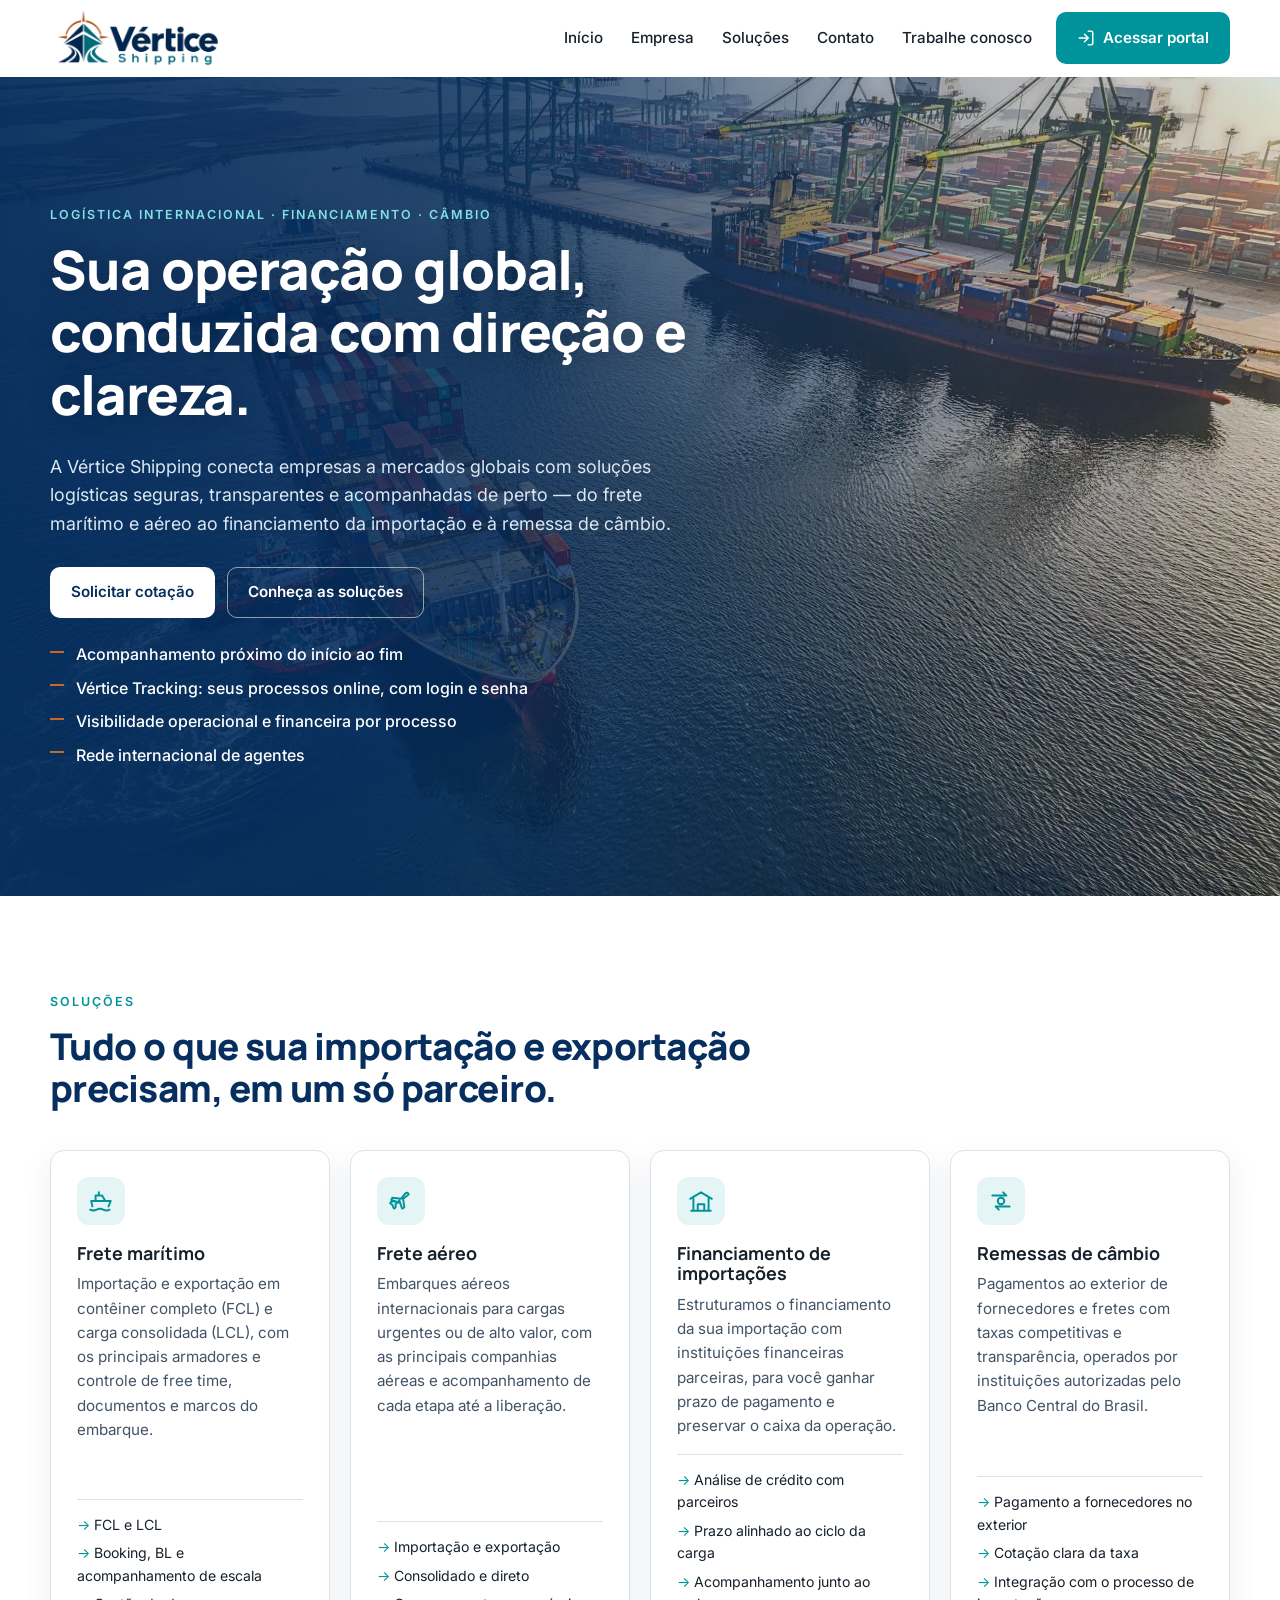
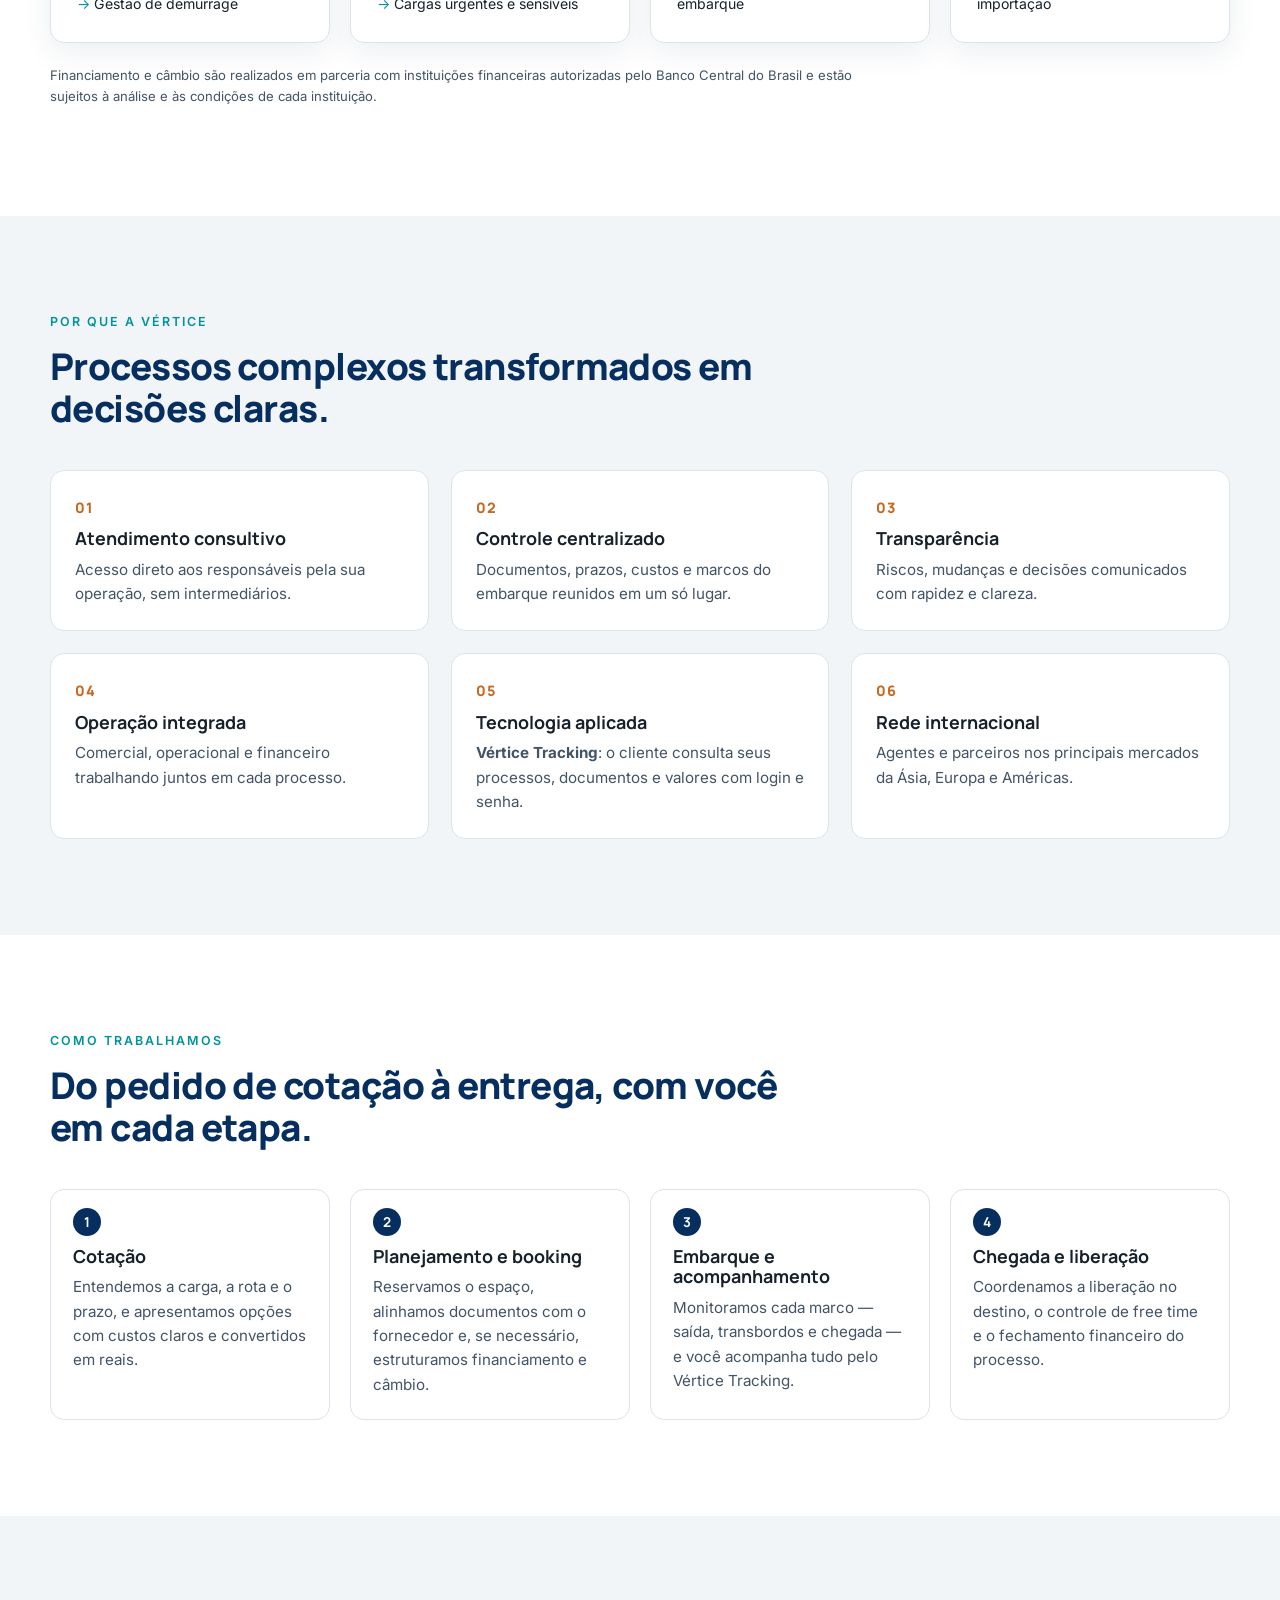
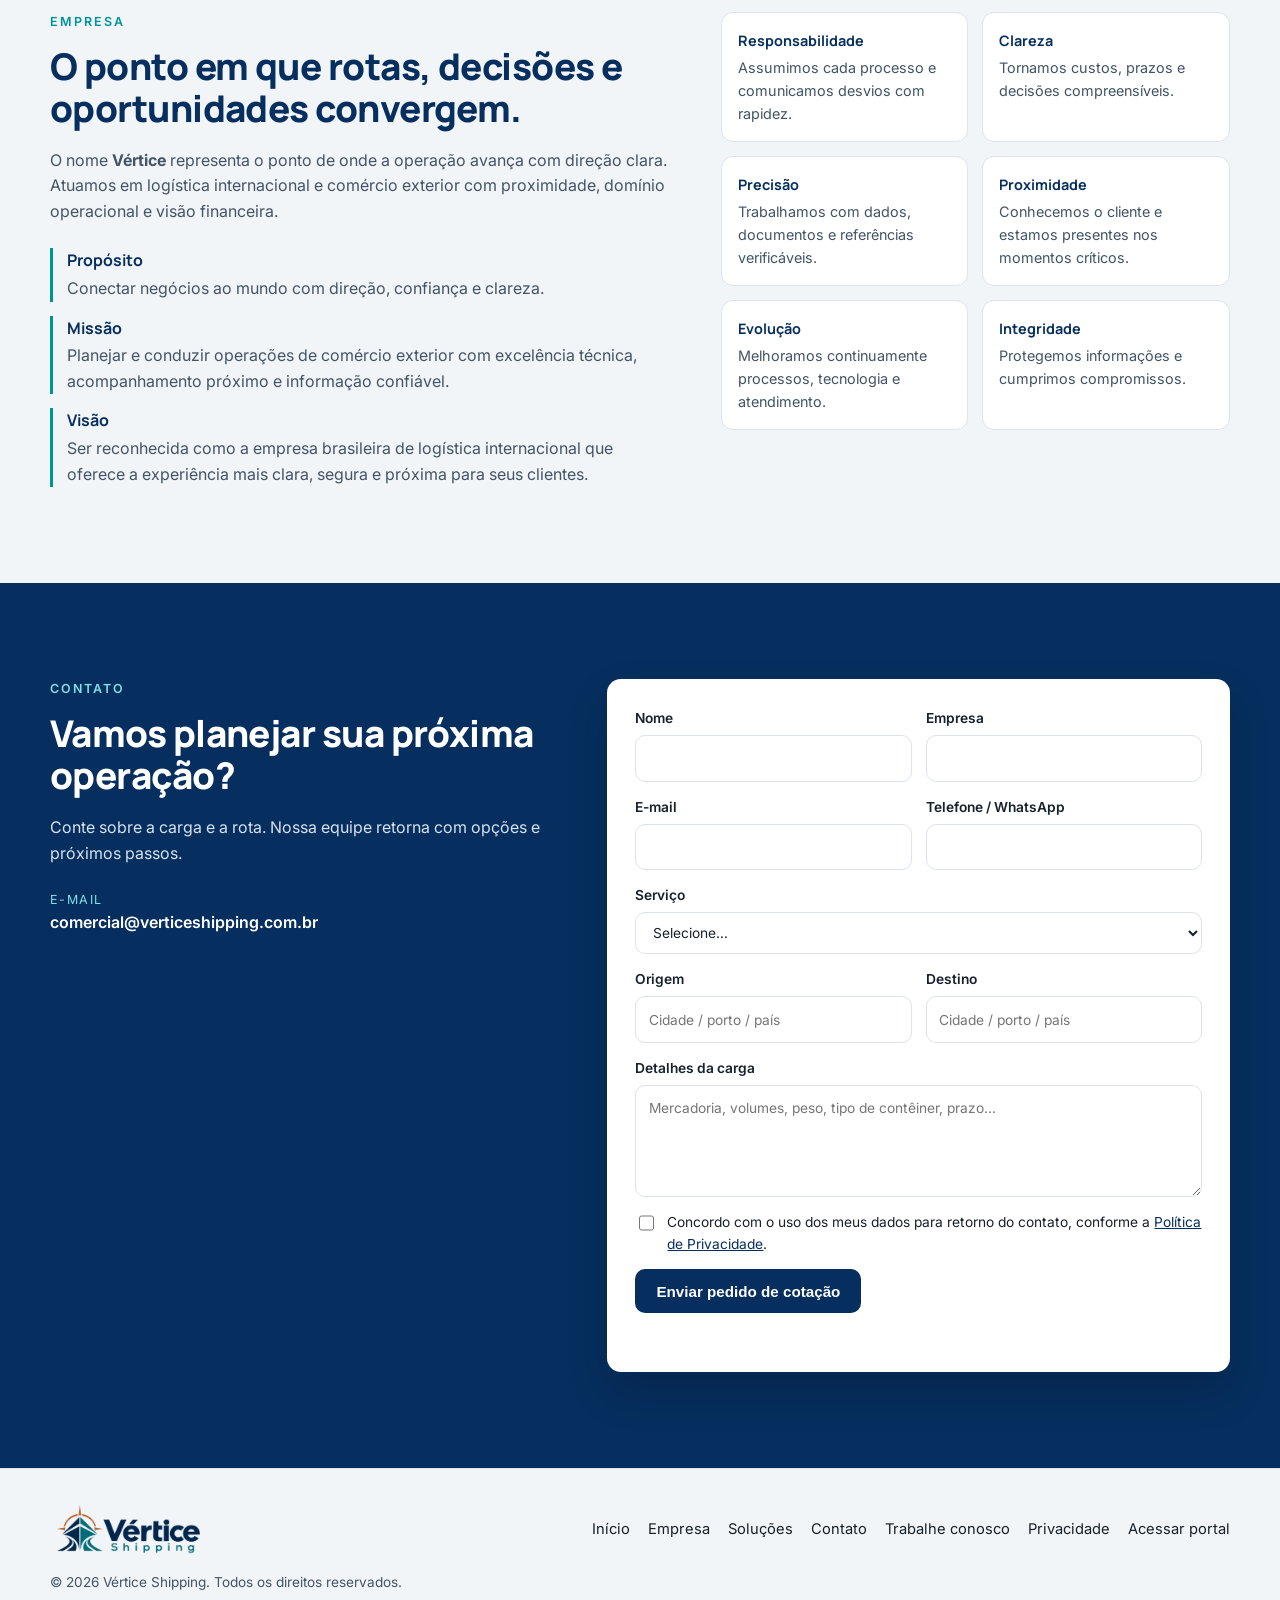
==== index.html @ a5a3799d "Sou Cliente aponta para o Vértice Tracking no portal (/tracking) Co-Authored-By: Claude Opus 5.5 <no" ====
<!doctype html>
<html lang="pt-BR">
<head>
  <meta charset="utf-8" />
  <meta name="viewport" content="width=device-width, initial-scale=1" />
  <title>Vértice Shipping — Logística internacional, financiamento de importações e câmbio</title>
  <meta name="description" content="Frete marítimo e aéreo internacional, financiamento de importações e remessas de câmbio, com acompanhamento próximo do início ao fim do embarque." />
  <link rel="canonical" href="https://verticeshipping.com.br/" />
  <meta name="theme-color" content="#062F5F" />
  <meta property="og:type" content="website" />
  <meta property="og:locale" content="pt_BR" />
  <meta property="og:site_name" content="Vértice Shipping" />
  <meta property="og:title" content="Vértice Shipping — Logística internacional com direção" />
  <meta property="og:description" content="Frete marítimo e aéreo, financiamento de importações e remessas de câmbio, com acompanhamento próximo e informação clara." />
  <meta property="og:url" content="https://verticeshipping.com.br/" />
  <meta property="og:image" content="https://verticeshipping.com.br/assets/og-image.png" />
  <meta name="twitter:card" content="summary_large_image" />
  <link rel="icon" href="/favicon.ico" sizes="any" />
  <link rel="icon" type="image/png" sizes="32x32" href="/assets/icon-32.png" />
  <link rel="apple-touch-icon" href="/assets/icon-180.png" />
  <link rel="preconnect" href="https://fonts.googleapis.com" />
  <link rel="preconnect" href="https://fonts.gstatic.com" crossorigin />
  <link href="https://fonts.googleapis.com/css2?family=Inter:wght@400;500;600&family=Manrope:wght@600;700;800&display=swap" rel="stylesheet" />
  <link rel="preload" as="image" href="/assets/hero-navio.webp" type="image/webp" media="(min-width: 761px)" />
  <link rel="preload" as="image" href="/assets/hero-navio-sm.webp" type="image/webp" media="(max-width: 760px)" />
  <link rel="stylesheet" href="/styles.css" />
  <script type="application/ld+json">
  {"@context":"https://schema.org","@type":"Organization","name":"Vértice Shipping","url":"https://verticeshipping.com.br/","logo":"https://verticeshipping.com.br/assets/icon-512.png","description":"Logística internacional, financiamento de importações e remessas de câmbio.","areaServed":"BR"}
  </script>
</head>
<body>
  <a class="skip" href="#conteudo">Pular para o conteúdo</a>

  <header class="site-header" id="topo">
    <div class="container header-inner">
      <a href="/" class="brand" aria-label="Vértice Shipping — página inicial">
        <picture><source srcset="/assets/logo.webp" type="image/webp" /><img src="/assets/logo.png" alt="Vértice Shipping" width="180" height="59" /></picture>
      </a>
      <nav class="nav" id="menu" aria-label="Menu principal">
        <a href="#topo">Início</a><a href="#sobre">Empresa</a><a href="#servicos">Soluções</a><a href="#contato">Contato</a><a href="/trabalhe-conosco.html">Trabalhe conosco</a>
      </nav>
      <div class="header-actions">
        <a class="btn btn-portal" data-access href="/acesso.html">
          <svg aria-hidden="true" viewBox="0 0 24 24" width="18" height="18"><path fill="none" stroke="currentColor" stroke-width="2" stroke-linecap="round" stroke-linejoin="round" d="M15 3h4a2 2 0 0 1 2 2v14a2 2 0 0 1-2 2h-4M10 17l5-5-5-5M15 12H3"/></svg>
          Acessar portal
        </a>
        <button class="menu-toggle" aria-controls="menu" aria-expanded="false" aria-label="Abrir menu"><span></span><span></span><span></span></button>
      </div>
    </div>
  </header>

  <main id="conteudo">
    <section class="hero hero-photo" aria-label="Apresentação">
      <div class="container hero-grid">
        <div class="hero-text">
          <p class="eyebrow">Logística internacional · Financiamento · Câmbio</p>
          <h1>Sua operação global, conduzida com direção e clareza.</h1>
          <p class="lead">A Vértice Shipping conecta empresas a mercados globais com soluções logísticas seguras, transparentes e acompanhadas de perto — do frete marítimo e aéreo ao financiamento da importação e à remessa de câmbio.</p>
          <div class="hero-cta">
            <a class="btn btn-light" href="#contato">Solicitar cotação</a>
            <a class="btn btn-outline-light" href="#servicos">Conheça as soluções</a>
          </div>
          <ul class="hero-points">
            <li>Acompanhamento próximo do início ao fim</li>
            <li>Vértice Tracking: seus processos online, com login e senha</li>
            <li>Visibilidade operacional e financeira por processo</li>
            <li>Rede internacional de agentes</li>
          </ul>
        </div>
      </div>
    </section>

    <section class="section" id="servicos">
      <div class="container">
        <header class="section-head">
          <p class="eyebrow">Soluções</p>
          <h2>Tudo o que sua importação e exportação precisam, em um só parceiro.</h2>
        </header>
        <div class="cards">
          <article class="card">
            <div class="icon"><svg viewBox="0 0 24 24"><path d="M2 20c2 1 4 1 6 0s4-1 6 0 4 1 6 0M4 17l-1-5h18l-2 5M7 12V7h6l3 5M10 7V4"/></svg></div>
            <h3>Frete marítimo</h3>
            <p>Importação e exportação em contêiner completo (FCL) e carga consolidada (LCL), com os principais armadores e controle de free time, documentos e marcos do embarque.</p>
            <ul><li>FCL e LCL</li><li>Booking, BL e acompanhamento de escala</li><li>Gestão de demurrage</li></ul>
          </article>
          <article class="card">
            <div class="icon"><svg viewBox="0 0 24 24"><path d="M10.5 13.5 3 11l1-2 8 1 4-5c1-1 3-1 3 1l-5 4 1 8-2 1-2.5-7.5L7 15v3l-1.5 1L4 15.5 2 14l1-1.5h3z"/></svg></div>
            <h3>Frete aéreo</h3>
            <p>Embarques aéreos internacionais para cargas urgentes ou de alto valor, com as principais companhias aéreas e acompanhamento de cada etapa até a liberação.</p>
            <ul><li>Importação e exportação</li><li>Consolidado e direto</li><li>Cargas urgentes e sensíveis</li></ul>
          </article>
          <article class="card">
            <div class="icon"><svg viewBox="0 0 24 24"><path d="M3 21h18M5 21V10M19 21V10M9 21v-6h6v6M2 10l10-6 10 6"/></svg></div>
            <h3>Financiamento de importações</h3>
            <p>Estruturamos o financiamento da sua importação com instituições financeiras parceiras, para você ganhar prazo de pagamento e preservar o caixa da operação.</p>
            <ul><li>Análise de crédito com parceiros</li><li>Prazo alinhado ao ciclo da carga</li><li>Acompanhamento junto ao embarque</li></ul>
          </article>
          <article class="card">
            <div class="icon"><svg viewBox="0 0 24 24"><path d="M4 7h13l-3-3M20 17H7l3 3M12 9a3 3 0 1 0 0 6 3 3 0 0 0 0-6"/></svg></div>
            <h3>Remessas de câmbio</h3>
            <p>Pagamentos ao exterior de fornecedores e fretes com taxas competitivas e transparência, operados por instituições autorizadas pelo Banco Central do Brasil.</p>
            <ul><li>Pagamento a fornecedores no exterior</li><li>Cotação clara da taxa</li><li>Integração com o processo de importação</li></ul>
          </article>
        </div>
        <p class="fineprint">Financiamento e câmbio são realizados em parceria com instituições financeiras autorizadas pelo Banco Central do Brasil e estão sujeitos à análise e às condições de cada instituição.</p>
      </div>
    </section>

    <section class="section alt" id="diferenciais">
      <div class="container">
        <header class="section-head">
          <p class="eyebrow">Por que a Vértice</p>
          <h2>Processos complexos transformados em decisões claras.</h2>
        </header>
        <div class="features">
          <div class="feature"><span>01</span><h3>Atendimento consultivo</h3><p>Acesso direto aos responsáveis pela sua operação, sem intermediários.</p></div>
          <div class="feature"><span>02</span><h3>Controle centralizado</h3><p>Documentos, prazos, custos e marcos do embarque reunidos em um só lugar.</p></div>
          <div class="feature"><span>03</span><h3>Transparência</h3><p>Riscos, mudanças e decisões comunicados com rapidez e clareza.</p></div>
          <div class="feature"><span>04</span><h3>Operação integrada</h3><p>Comercial, operacional e financeiro trabalhando juntos em cada processo.</p></div>
          <div class="feature"><span>05</span><h3>Tecnologia aplicada</h3><p><strong>Vértice Tracking</strong>: o cliente consulta seus processos, documentos e valores com login e senha.</p></div>
          <div class="feature"><span>06</span><h3>Rede internacional</h3><p>Agentes e parceiros nos principais mercados da Ásia, Europa e Américas.</p></div>
        </div>
      </div>
    </section>

    <section class="section" id="como-trabalhamos">
      <div class="container">
        <header class="section-head">
          <p class="eyebrow">Como trabalhamos</p>
          <h2>Do pedido de cotação à entrega, com você em cada etapa.</h2>
        </header>
        <ol class="steps">
          <li><h3>Cotação</h3><p>Entendemos a carga, a rota e o prazo, e apresentamos opções com custos claros e convertidos em reais.</p></li>
          <li><h3>Planejamento e booking</h3><p>Reservamos o espaço, alinhamos documentos com o fornecedor e, se necessário, estruturamos financiamento e câmbio.</p></li>
          <li><h3>Embarque e acompanhamento</h3><p>Monitoramos cada marco — saída, transbordos e chegada — e você acompanha tudo pelo Vértice Tracking.</p></li>
          <li><h3>Chegada e liberação</h3><p>Coordenamos a liberação no destino, o controle de free time e o fechamento financeiro do processo.</p></li>
        </ol>
      </div>
    </section>

    <section class="section alt" id="sobre">
      <div class="container about">
        <div>
          <p class="eyebrow">Empresa</p>
          <h2>O ponto em que rotas, decisões e oportunidades convergem.</h2>
          <p>O nome <strong>Vértice</strong> representa o ponto de onde a operação avança com direção clara. Atuamos em logística internacional e comércio exterior com proximidade, domínio operacional e visão financeira.</p>
          <dl class="mvv">
            <div><dt>Propósito</dt><dd>Conectar negócios ao mundo com direção, confiança e clareza.</dd></div>
            <div><dt>Missão</dt><dd>Planejar e conduzir operações de comércio exterior com excelência técnica, acompanhamento próximo e informação confiável.</dd></div>
            <div><dt>Visão</dt><dd>Ser reconhecida como a empresa brasileira de logística internacional que oferece a experiência mais clara, segura e próxima para seus clientes.</dd></div>
          </dl>
        </div>
        <ul class="values">
          <li><strong>Responsabilidade</strong>Assumimos cada processo e comunicamos desvios com rapidez.</li>
          <li><strong>Clareza</strong>Tornamos custos, prazos e decisões compreensíveis.</li>
          <li><strong>Precisão</strong>Trabalhamos com dados, documentos e referências verificáveis.</li>
          <li><strong>Proximidade</strong>Conhecemos o cliente e estamos presentes nos momentos críticos.</li>
          <li><strong>Evolução</strong>Melhoramos continuamente processos, tecnologia e atendimento.</li>
          <li><strong>Integridade</strong>Protegemos informações e cumprimos compromissos.</li>
        </ul>
      </div>
    </section>

    <section class="section cta-band" id="contato">
      <div class="container contact">
        <div class="contact-text">
          <p class="eyebrow light">Contato</p>
          <h2>Vamos planejar sua próxima operação?</h2>
          <p>Conte sobre a carga e a rota. Nossa equipe retorna com opções e próximos passos.</p>
          <ul class="contact-list">
            <li data-contact="email"><span>E-mail</span><a href="mailto:comercial@verticeshipping.com.br">comercial@verticeshipping.com.br</a></li>
            <li data-contact="whatsapp" hidden><span>WhatsApp</span><a href="#" target="_blank" rel="noopener">—</a></li>
          </ul>
        </div>
        <form class="form" id="form-cotacao" novalidate>
          <div class="row">
            <label>Nome<input name="nome" autocomplete="name" required /></label>
            <label>Empresa<input name="empresa" autocomplete="organization" required /></label>
          </div>
          <div class="row">
            <label>E-mail<input name="email" type="email" autocomplete="email" required /></label>
            <label>Telefone / WhatsApp<input name="telefone" type="tel" autocomplete="tel" /></label>
          </div>
          <label>Serviço
            <select name="servico" required>
              <option value="">Selecione…</option>
              <option>Frete marítimo — importação</option>
              <option>Frete marítimo — exportação</option>
              <option>Frete aéreo — importação</option>
              <option>Frete aéreo — exportação</option>
              <option>Financiamento de importação</option>
              <option>Remessa de câmbio</option>
            </select>
          </label>
          <div class="row">
            <label>Origem<input name="origem" placeholder="Cidade / porto / país" /></label>
            <label>Destino<input name="destino" placeholder="Cidade / porto / país" /></label>
          </div>
          <label>Detalhes da carga<textarea name="mensagem" rows="4" placeholder="Mercadoria, volumes, peso, tipo de contêiner, prazo…"></textarea></label>
          <label class="check"><input type="checkbox" name="consentimento" required /> <span>Concordo com o uso dos meus dados para retorno do contato, conforme a <a href="/privacidade.html">Política de Privacidade</a>.</span></label>
          <button class="btn btn-primary" type="submit">Enviar pedido de cotação</button>
          <p class="form-status" role="status" aria-live="polite"></p>
        </form>
      </div>
    </section>
  </main>

  <footer class="site-footer">
    <div class="container footer-inner">
      <img src="/assets/logo.png" alt="Vértice Shipping" width="150" height="49" loading="lazy" />
      <nav aria-label="Rodapé"><a href="#topo">Início</a><a href="#sobre">Empresa</a><a href="#servicos">Soluções</a><a href="#contato">Contato</a><a href="/trabalhe-conosco.html">Trabalhe conosco</a><a href="/privacidade.html">Privacidade</a><a data-access href="/acesso.html">Acessar portal</a></nav>
      <p>© <span id="ano">2026</span> Vértice Shipping. Todos os direitos reservados.</p>
    </div>
  </footer>


  <dialog class="access" id="acesso" aria-labelledby="acesso-titulo">
    <form method="dialog" class="access-close"><button aria-label="Fechar">×</button></form>
    <img src="/assets/simbolo.png" alt="" width="56" height="56" />
    <h2 id="acesso-titulo">Acessar portal</h2>
    <p>Escolha como você quer entrar.</p>
    <div class="access-options">
      <a class="access-option" data-link="colaborador" href="https://portal.verticeshipping.com.br">
        <svg viewBox="0 0 24 24" aria-hidden="true"><path d="M16 21v-2a4 4 0 0 0-4-4H6a4 4 0 0 0-4 4v2M9 11a4 4 0 1 0 0-8 4 4 0 0 0 0 8M22 21v-2a4 4 0 0 0-3-3.87M16 3.13a4 4 0 0 1 0 7.75"/></svg>
        <strong>Sou Colaborador</strong><span>Portal administrativo da equipe Vértice</span>
      </a>
      <a class="access-option" data-link="cliente" href="https://portal.verticeshipping.com.br/tracking">
        <svg viewBox="0 0 24 24" aria-hidden="true"><path d="M3 21h18M5 21V7l7-4 7 4v14M9 21v-6h6v6"/></svg>
        <strong>Sou Cliente</strong><span><b>Vértice Tracking</b> — consulte seus processos com seu login e senha</span>
      </a>
    </div>
  </dialog>

  <script src="/script.js" defer></script>
</body>
</html>
---- styles.css ----
:root {
  --navy: #062F5F; --teal: #00939C; --copper: #C66A22;
  --white: #FFFFFF; --mist: #F2F5F7; --text: #425466; --ink: #17212B;
  --line: #DCE3EA; --radius: 14px; --shadow: 0 10px 30px rgba(6, 47, 95, .08);
  --max: 1180px;
}
* { box-sizing: border-box; }
html { scroll-behavior: smooth; scroll-padding-top: 84px; }
body { margin: 0; font-family: Inter, system-ui, sans-serif; color: var(--text); background: var(--white); line-height: 1.6; -webkit-font-smoothing: antialiased; }
img { max-width: 100%; display: block; }
a { color: var(--navy); }
h1, h2, h3 { font-family: Manrope, Inter, sans-serif; color: var(--ink); line-height: 1.15; margin: 0 0 .5em; }
h1 { font-size: clamp(2.1rem, 4.6vw, 3.4rem); font-weight: 800; letter-spacing: -.02em; color: var(--navy); }
h2 { font-size: clamp(1.6rem, 3vw, 2.3rem); font-weight: 800; letter-spacing: -.015em; color: var(--navy); }
h3 { font-size: 1.12rem; font-weight: 700; }
p { margin: 0 0 1em; }
.container { width: min(100% - 32px, var(--max)); margin-inline: auto; }
.skip { position: absolute; left: -999px; top: 8px; background: var(--navy); color: #fff; padding: 8px 12px; border-radius: 8px; z-index: 100; }
.skip:focus { left: 8px; }
.eyebrow { font-size: .78rem; font-weight: 600; letter-spacing: .16em; text-transform: uppercase; color: var(--teal); margin-bottom: .8rem; }
.eyebrow.light { color: #7FE0E5; }
:focus-visible { outline: 3px solid var(--teal); outline-offset: 2px; border-radius: 6px; }

/* Botões */
.btn { display: inline-flex; align-items: center; gap: .5rem; padding: .78rem 1.25rem; border-radius: 10px; font-weight: 600; font-size: .95rem; text-decoration: none; border: 1.5px solid transparent; transition: background .2s, color .2s, border-color .2s, transform .2s; cursor: pointer; white-space: nowrap; }
.btn:hover { transform: translateY(-1px); }
.btn-primary { background: var(--navy); color: #fff; }
.btn-primary:hover { background: #0A3F7D; }
.btn-ghost { border-color: var(--line); color: var(--navy); background: #fff; }
.btn-ghost:hover { border-color: var(--navy); }
.btn-portal { background: var(--teal); color: #fff; }
.btn-portal:hover { background: #007E86; }

/* Cabeçalho */
.site-header { position: sticky; top: 0; z-index: 50; background: rgba(255,255,255,.94); backdrop-filter: blur(8px); border-bottom: 1px solid transparent; transition: border-color .2s, box-shadow .2s; }
.site-header.scrolled { border-color: var(--line); box-shadow: 0 4px 18px rgba(6,47,95,.06); }
.header-inner { display: flex; align-items: center; gap: 24px; height: 76px; }
.brand img { width: 168px; height: auto; }
.nav { display: flex; gap: 28px; margin-left: auto; }
.nav a { text-decoration: none; color: var(--ink); font-weight: 500; font-size: .95rem; }
.nav a:hover { color: var(--teal); }
.header-actions { display: flex; align-items: center; gap: 10px; }
.menu-toggle { display: none; width: 44px; height: 44px; border: 1px solid var(--line); background: #fff; border-radius: 10px; padding: 11px; flex-direction: column; justify-content: space-between; cursor: pointer; }
.menu-toggle span { display: block; height: 2px; background: var(--navy); border-radius: 2px; }

/* Hero */
.hero { background: linear-gradient(180deg, var(--mist), #fff 85%); padding: clamp(48px, 8vw, 96px) 0 clamp(40px, 6vw, 80px); overflow: hidden; }
.hero-grid { display: grid; grid-template-columns: 1.1fr .9fr; gap: 48px; align-items: center; }
.lead { font-size: 1.12rem; max-width: 40rem; }
.hero-cta { display: flex; gap: 12px; flex-wrap: wrap; margin: 28px 0 24px; }
.hero-points { list-style: none; padding: 0; margin: 0; display: grid; gap: 8px; }
.hero-points li { position: relative; padding-left: 26px; color: var(--ink); font-weight: 500; }
.hero-points li::before { content: ""; position: absolute; left: 0; top: .55em; width: 14px; height: 2px; background: var(--copper); }
.hero-art { position: relative; }
.routes { width: 100%; height: auto; }
.r { fill: none; stroke-width: 3; stroke-linecap: round; stroke-dasharray: 600; stroke-dashoffset: 600; animation: draw 2.4s ease forwards; }
.r2 { animation-delay: .2s; } .r3 { animation-delay: .4s; } .r4 { animation-delay: .6s; } .r5 { animation-delay: .8s; }
.node circle { fill: #fff; stroke: var(--teal); stroke-width: 2; }
.pulse { transform-origin: 300px 200px; animation: pulse 2.6s ease-out infinite; }
.hero-symbol { position: absolute; width: 22%; left: 50.5%; top: 26%; transform: translate(-50%, -50%); opacity: .0; }
@keyframes draw { to { stroke-dashoffset: 0; } }
@keyframes pulse { 0% { transform: scale(.6); opacity: .9; } 100% { transform: scale(2.2); opacity: 0; } }
@media (prefers-reduced-motion: reduce) { .r { animation: none; stroke-dashoffset: 0; } .pulse { animation: none; } html { scroll-behavior: auto; } }

/* Seções */
.section { padding: clamp(56px, 8vw, 96px) 0; }
.section.alt { background: var(--mist); }
.section-head { max-width: 46rem; margin-bottom: 40px; }
.cards { display: grid; grid-template-columns: repeat(4, 1fr); gap: 20px; }
.card { background: #fff; border: 1px solid var(--line); border-radius: var(--radius); padding: 26px; box-shadow: var(--shadow); display: flex; flex-direction: column; transition: transform .2s, border-color .2s; }
.card:hover { transform: translateY(-3px); border-color: rgba(0,147,156,.45); }
.card p { font-size: .95rem; }
.card ul { margin: auto 0 0; padding: 14px 0 0; border-top: 1px solid var(--line); list-style: none; display: grid; gap: 6px; font-size: .88rem; color: var(--ink); }
.card ul li::before { content: "→ "; color: var(--teal); }
.icon { width: 48px; height: 48px; border-radius: 12px; background: rgba(0,147,156,.1); display: grid; place-items: center; margin-bottom: 18px; }
.icon svg { width: 26px; height: 26px; fill: none; stroke: var(--teal); stroke-width: 1.8; stroke-linecap: round; stroke-linejoin: round; }
.fineprint { margin-top: 22px; font-size: .82rem; color: var(--text); max-width: 52rem; }
.features { display: grid; grid-template-columns: repeat(3, 1fr); gap: 22px; }
.feature { background: #fff; border-radius: var(--radius); padding: 24px; border: 1px solid var(--line); }
.feature span { font-family: Manrope, sans-serif; font-weight: 800; color: var(--copper); font-size: .9rem; letter-spacing: .08em; }
.feature h3 { margin-top: 8px; }
.feature p { margin: 0; font-size: .95rem; }
.steps { list-style: none; padding: 0; margin: 0; display: grid; grid-template-columns: repeat(4, 1fr); gap: 20px; counter-reset: step; }
.steps li { position: relative; padding: 56px 22px 22px; border-radius: var(--radius); border: 1px solid var(--line); background: #fff; }
.steps li::before { counter-increment: step; content: counter(step); position: absolute; top: 18px; left: 22px; width: 28px; height: 28px; border-radius: 50%; background: var(--navy); color: #fff; font: 700 .85rem/28px Manrope, sans-serif; text-align: center; }
.steps p { margin: 0; font-size: .95rem; }
.about { display: grid; grid-template-columns: 1.1fr .9fr; gap: 48px; align-items: start; }
.mvv { display: grid; gap: 14px; margin: 24px 0 0; }
.mvv div { border-left: 3px solid var(--teal); padding-left: 14px; }
.mvv dt { font-family: Manrope, sans-serif; font-weight: 700; color: var(--navy); }
.mvv dd { margin: 2px 0 0; }
.values { list-style: none; margin: 0; padding: 0; display: grid; grid-template-columns: 1fr 1fr; gap: 14px; }
.values li { background: #fff; border: 1px solid var(--line); border-radius: 12px; padding: 16px; font-size: .9rem; }
.values strong { display: block; font-family: Manrope, sans-serif; color: var(--navy); margin-bottom: 4px; }

/* Contato */
.cta-band { background: var(--navy); color: #D8E3EF; }
.cta-band h2 { color: #fff; }
.contact { display: grid; grid-template-columns: .9fr 1.1fr; gap: 48px; align-items: start; }
.contact-list { list-style: none; padding: 0; margin: 24px 0 0; display: grid; gap: 12px; }
.contact-list span { display: block; font-size: .78rem; text-transform: uppercase; letter-spacing: .12em; color: #7FE0E5; }
.contact-list a { color: #fff; font-weight: 600; text-decoration: none; }
.form { background: #fff; color: var(--text); border-radius: var(--radius); padding: 28px; display: grid; gap: 14px; box-shadow: 0 20px 40px rgba(0,0,0,.18); }
.form .row { display: grid; grid-template-columns: 1fr 1fr; gap: 14px; }
.form label { display: grid; gap: 6px; font-size: .86rem; font-weight: 600; color: var(--ink); }
.form input, .form select, .form textarea { font: inherit; font-weight: 400; color: var(--ink); border: 1px solid var(--line); border-radius: 10px; padding: .7rem .8rem; background: #fff; width: 100%; }
.form input:focus, .form select:focus, .form textarea:focus { outline: none; border-color: var(--teal); box-shadow: 0 0 0 3px rgba(0,147,156,.18); }
.form [aria-invalid="true"] { border-color: #C0392B; }
.form .check { display: flex; gap: 10px; align-items: flex-start; font-weight: 400; }
.form .check input { width: 18px; height: 18px; margin-top: 3px; accent-color: var(--teal); }
.form button { justify-self: start; }
.form-status { margin: 0; font-size: .9rem; min-height: 1.2em; }
.form-status.error { color: #C0392B; }
.form-status.ok { color: #0B7A55; }

/* Rodapé */
.site-footer { background: var(--mist); padding: 36px 0; border-top: 1px solid var(--line); }
.footer-inner { display: flex; flex-wrap: wrap; align-items: center; gap: 18px 32px; justify-content: space-between; }
.footer-inner nav { display: flex; flex-wrap: wrap; gap: 18px; }
.footer-inner nav a { text-decoration: none; color: var(--ink); font-size: .92rem; }
.footer-inner nav a:hover { color: var(--teal); }
.footer-inner p { margin: 0; font-size: .85rem; width: 100%; }

/* Escolha de acesso ao portal */
.access { border: 0; border-radius: 18px; padding: 32px; width: min(100% - 32px, 560px); box-shadow: 0 30px 60px rgba(6,47,95,.25); text-align: center; color: var(--text); }
.access::backdrop { background: rgba(6, 25, 50, .55); backdrop-filter: blur(3px); }
.access img { margin: 0 auto 10px; }
.access h2 { margin-bottom: .2em; }
.access-close { position: absolute; top: 10px; right: 12px; margin: 0; }
.access-close button { border: 0; background: transparent; font-size: 1.8rem; line-height: 1; color: var(--text); cursor: pointer; width: 40px; height: 40px; border-radius: 10px; }
.access-close button:hover { background: var(--mist); }
.access-options { display: grid; grid-template-columns: 1fr 1fr; gap: 14px; margin-top: 22px; }
.access-option { display: grid; justify-items: center; gap: 6px; padding: 22px 16px; border: 1.5px solid var(--line); border-radius: 14px; text-decoration: none; color: var(--text); transition: border-color .2s, transform .2s, box-shadow .2s; }
.access-option:hover { border-color: var(--teal); transform: translateY(-2px); box-shadow: var(--shadow); }
.access-option svg { width: 34px; height: 34px; fill: none; stroke: var(--teal); stroke-width: 1.7; stroke-linecap: round; stroke-linejoin: round; }
.access-option strong { font-family: Manrope, sans-serif; color: var(--navy); font-size: 1.08rem; }
.access-option span { font-size: .85rem; }
.access-page { min-height: 100vh; display: grid; place-items: center; background: var(--mist); padding: 24px; }
.access-page .access { position: relative; display: block; }

/* Páginas de texto */
.legal { padding: 56px 0 80px; }
.legal .container { max-width: 760px; }
.legal h2 { font-size: 1.3rem; margin-top: 1.8em; }

/* Responsivo */
@media (max-width: 1080px) { .cards { grid-template-columns: repeat(2, 1fr); } .steps { grid-template-columns: repeat(2, 1fr); } }
@media (max-width: 900px) {
  .nav { position: absolute; top: 76px; left: 0; right: 0; flex-direction: column; gap: 0; background: #fff; border-bottom: 1px solid var(--line); padding: 8px 16px 16px; display: none; }
  .nav.open { display: flex; }
  .nav a { padding: 12px 0; border-bottom: 1px solid var(--mist); }
  .menu-toggle { display: flex; }
  .hide-sm { display: none; }
  .hero-grid, .about, .contact { grid-template-columns: 1fr; }
  .hero-art { max-width: 460px; }
  .features { grid-template-columns: 1fr 1fr; }
}
@media (max-width: 600px) {
  .brand img { width: 132px; }
  .btn-portal { padding: .65rem .9rem; font-size: .88rem; }
  .cards, .features, .steps, .values, .form .row, .access-options { grid-template-columns: 1fr; }
  .form { padding: 20px; }
}

/* Trabalhe conosco */
.careers-hero { padding-bottom: 24px; }
.careers { display: grid; grid-template-columns: .9fr 1.1fr; gap: 48px; align-items: start; }
.areas { list-style: none; padding: 0; margin: 20px 0; display: grid; gap: 12px; }
.areas li { background: var(--mist); border-radius: 12px; padding: 16px 18px; border-left: 3px solid var(--teal); }
.areas strong { display: block; font-family: Manrope, sans-serif; color: var(--navy); }
.form h3 { margin-bottom: 0; color: var(--navy); }
.form .attach-note { margin: 0; font-size: .86rem; background: rgba(0,147,156,.08); border-radius: 10px; padding: 12px 14px; }
.careers .form { box-shadow: var(--shadow); border: 1px solid var(--line); }
.nav a[aria-current="page"] { color: var(--teal); }
@media (max-width: 900px) { .careers { grid-template-columns: 1fr; } }

.access-option span b { color: var(--teal); font-weight: 700; }

/* Topo com foto do navio (Pexels, licença livre para uso comercial) */
.hero-photo { position: relative; color: #fff; min-height: min(86vh, 760px); display: flex; align-items: center; padding: clamp(72px, 10vw, 128px) 0;
  background-color: var(--navy);
  background-image: linear-gradient(90deg, rgba(6,47,95,.94) 0%, rgba(6,47,95,.82) 38%, rgba(6,47,95,.35) 70%, rgba(6,47,95,.15) 100%), image-set(url("/assets/hero-navio.webp") type("image/webp"), url("/assets/hero-navio.jpg") type("image/jpeg"));
  background-size: cover; background-position: 62% 50%; }
.hero-photo .hero-grid { grid-template-columns: minmax(0, 640px); }
.hero-photo h1 { color: #fff; text-shadow: 0 2px 24px rgba(0,0,0,.25); }
.hero-photo .lead { color: #DCE7F2; }
.hero-photo .eyebrow { color: #7FE0E5; }
.hero-photo .hero-points li { color: #fff; }
.btn-light { background: #fff; color: var(--navy); }
.btn-light:hover { background: #E8F1F8; }
.btn-outline-light { border-color: rgba(255,255,255,.55); color: #fff; background: transparent; }
.btn-outline-light:hover { border-color: #fff; background: rgba(255,255,255,.08); }
@media (max-width: 760px) {
  .hero-photo { min-height: 0; background-image: linear-gradient(180deg, rgba(6,47,95,.86) 0%, rgba(6,47,95,.78) 55%, rgba(6,47,95,.62) 100%), image-set(url("/assets/hero-navio-sm.webp") type("image/webp"), url("/assets/hero-navio-sm.jpg") type("image/jpeg")); background-position: 70% 50%; }
}
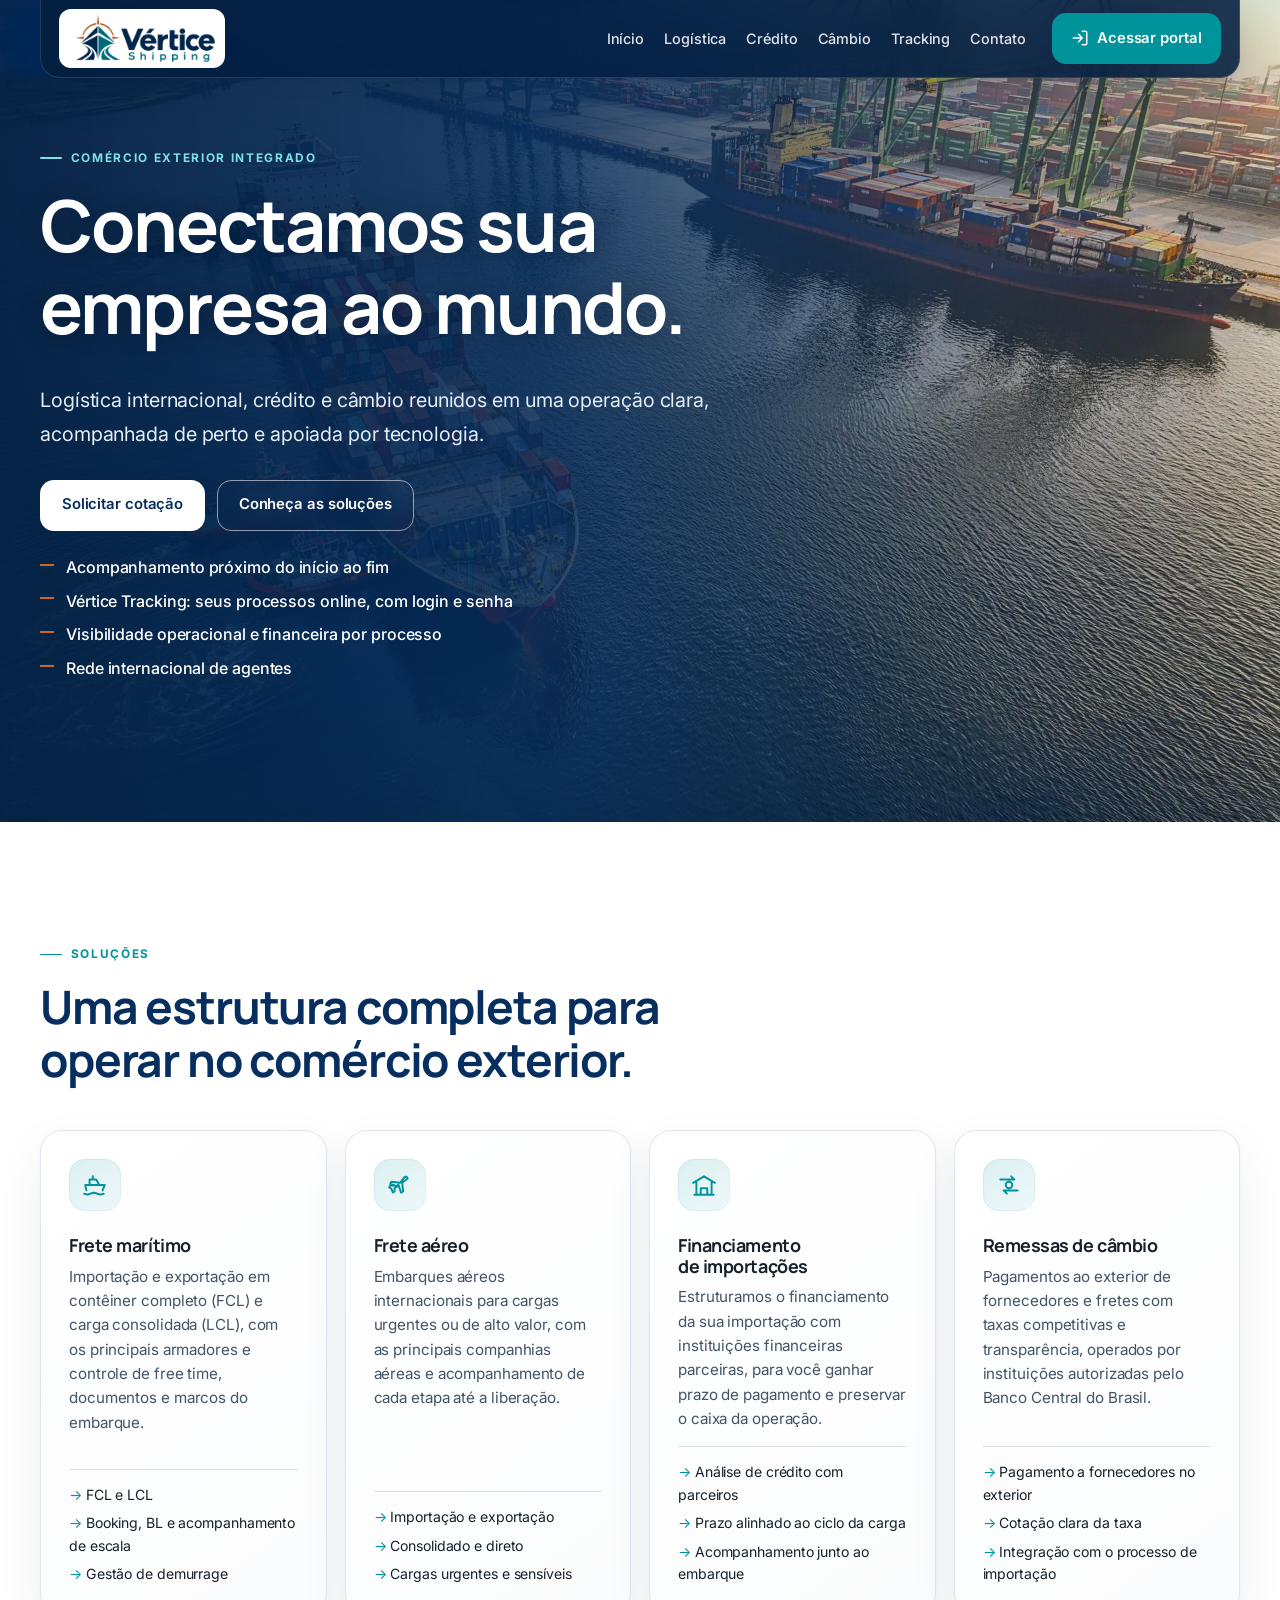
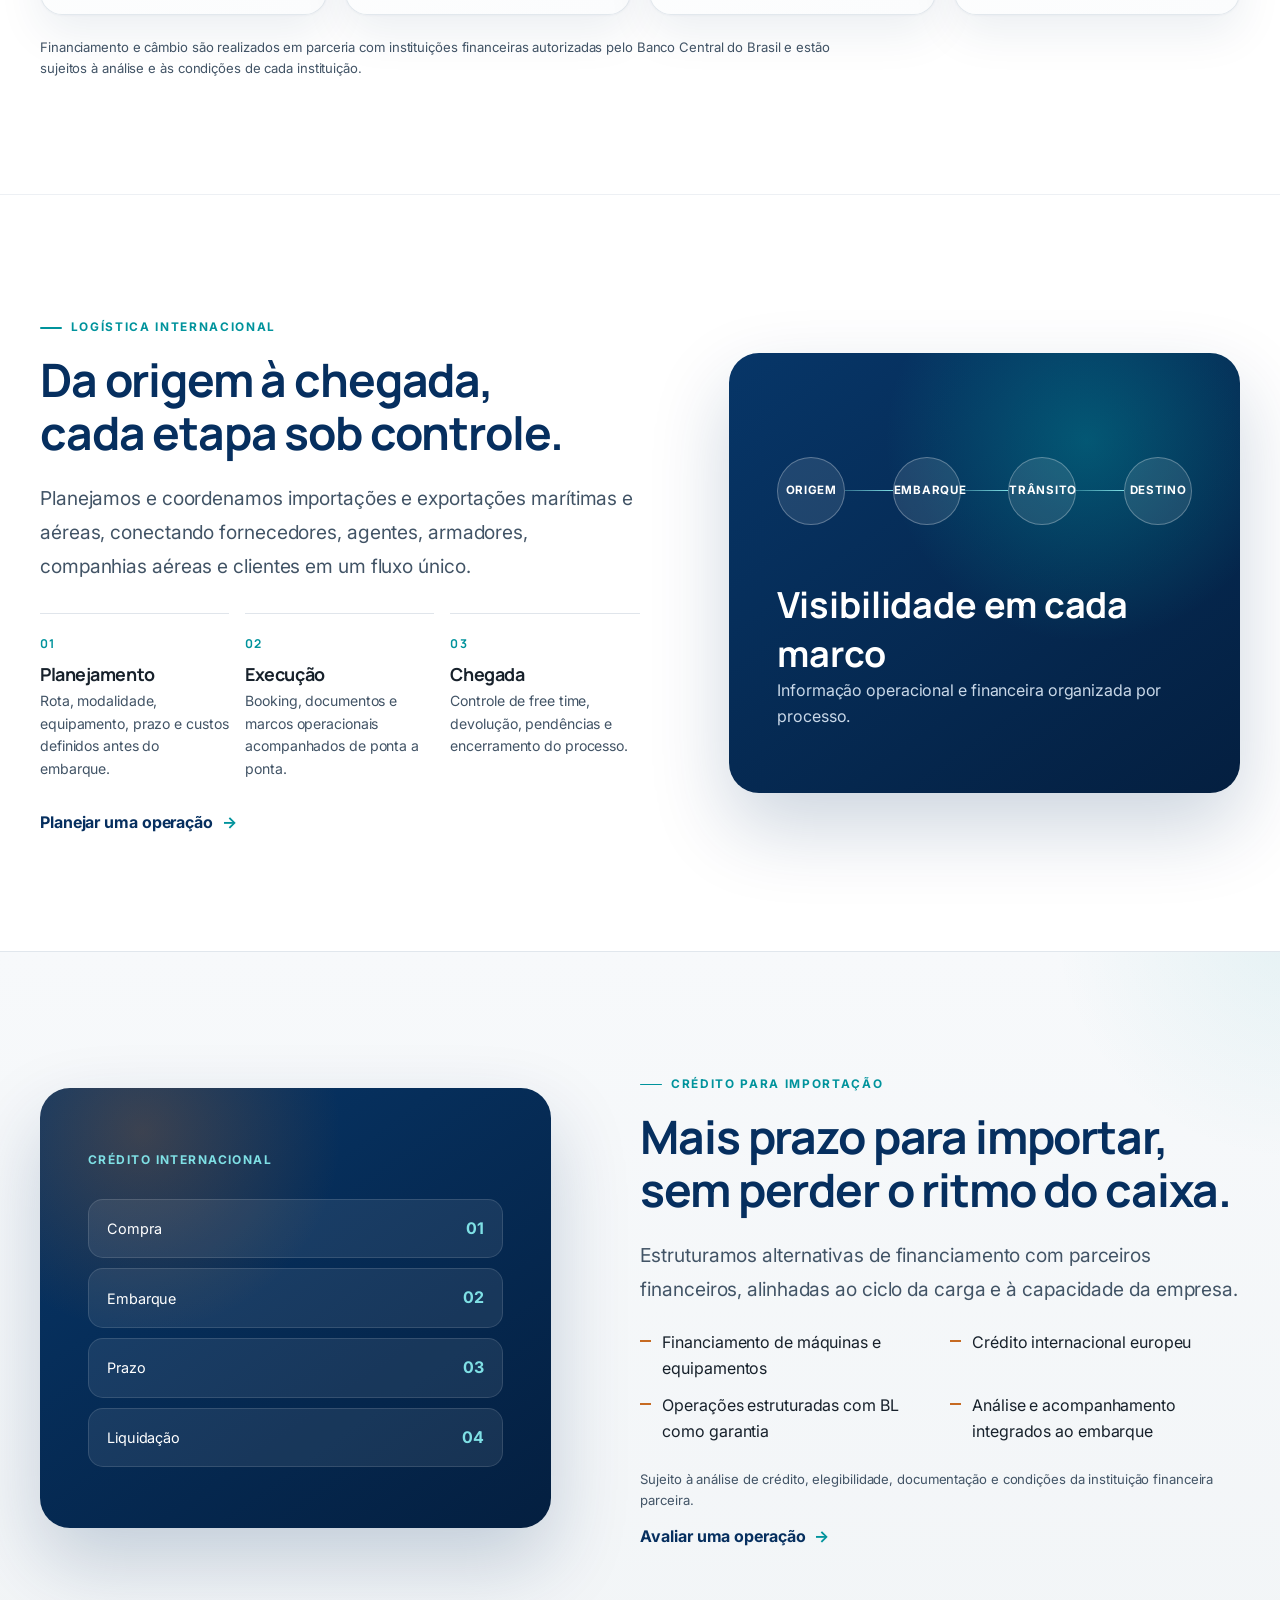
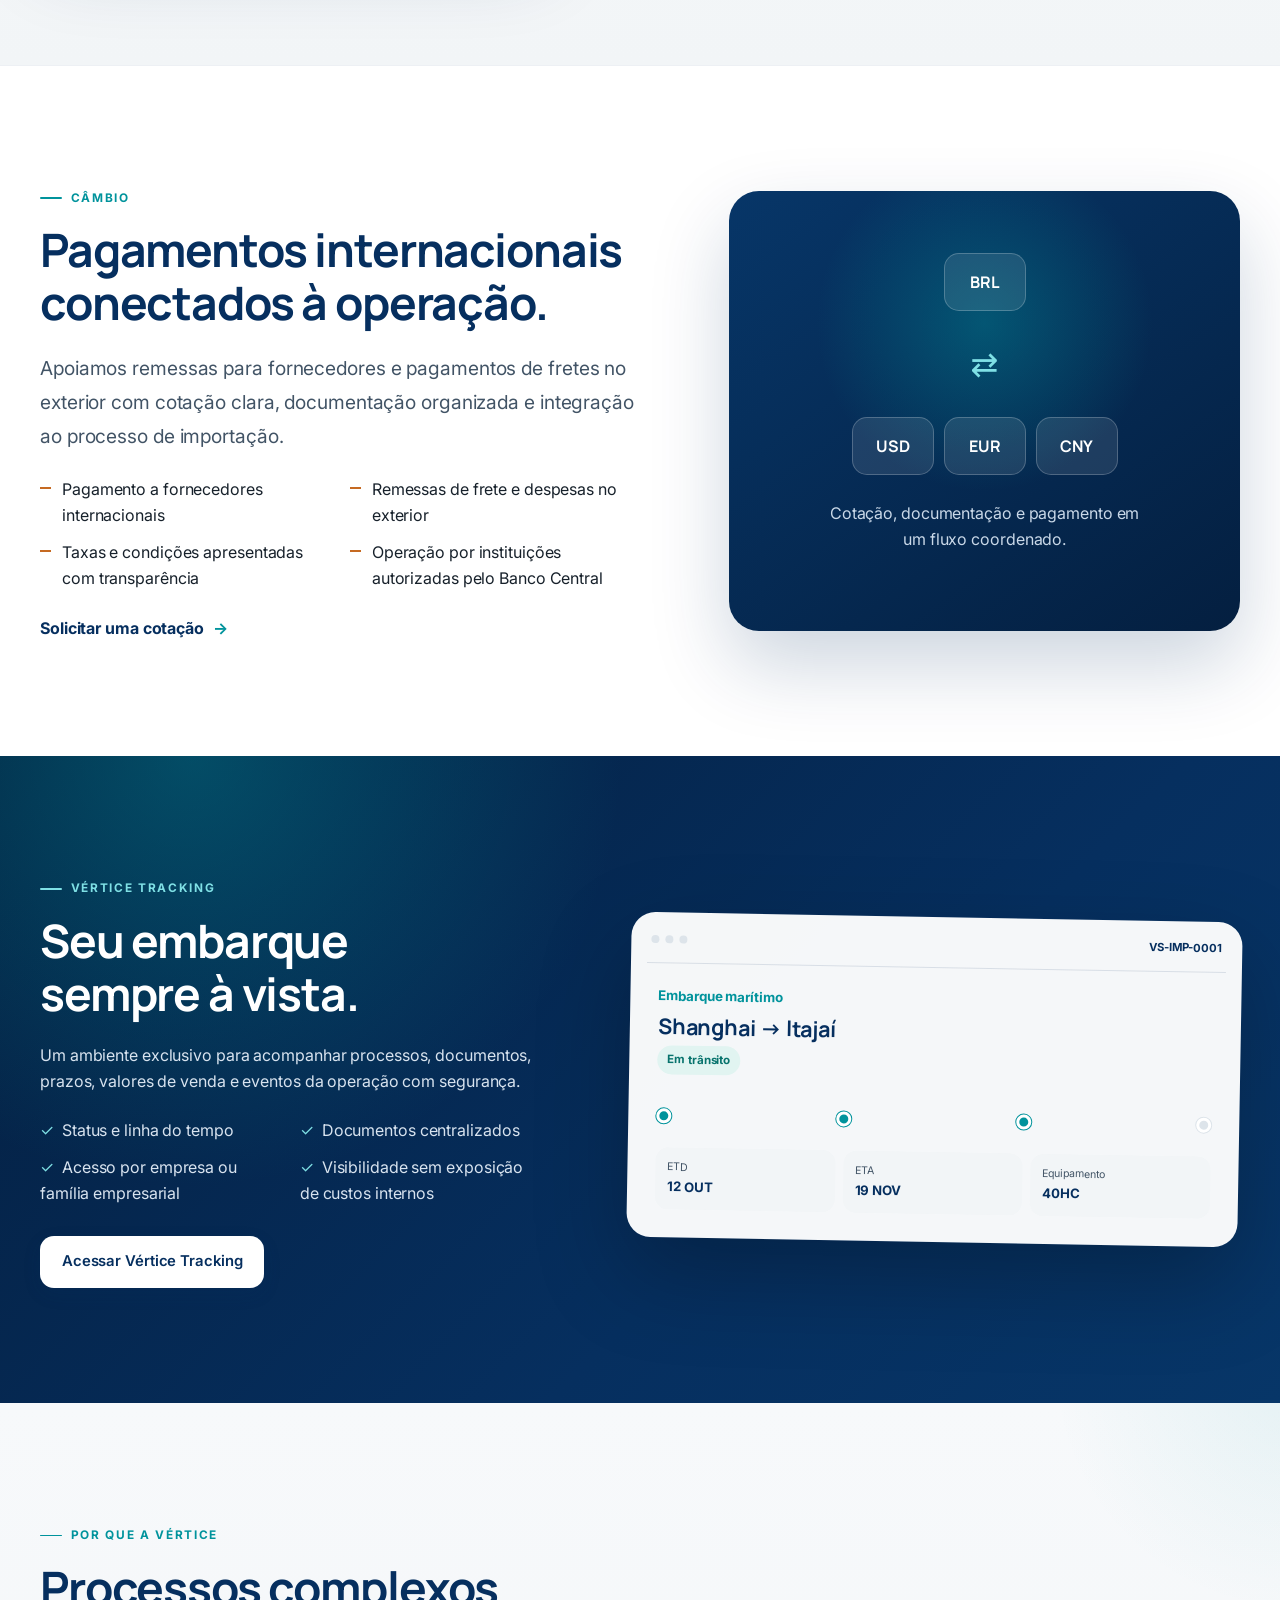
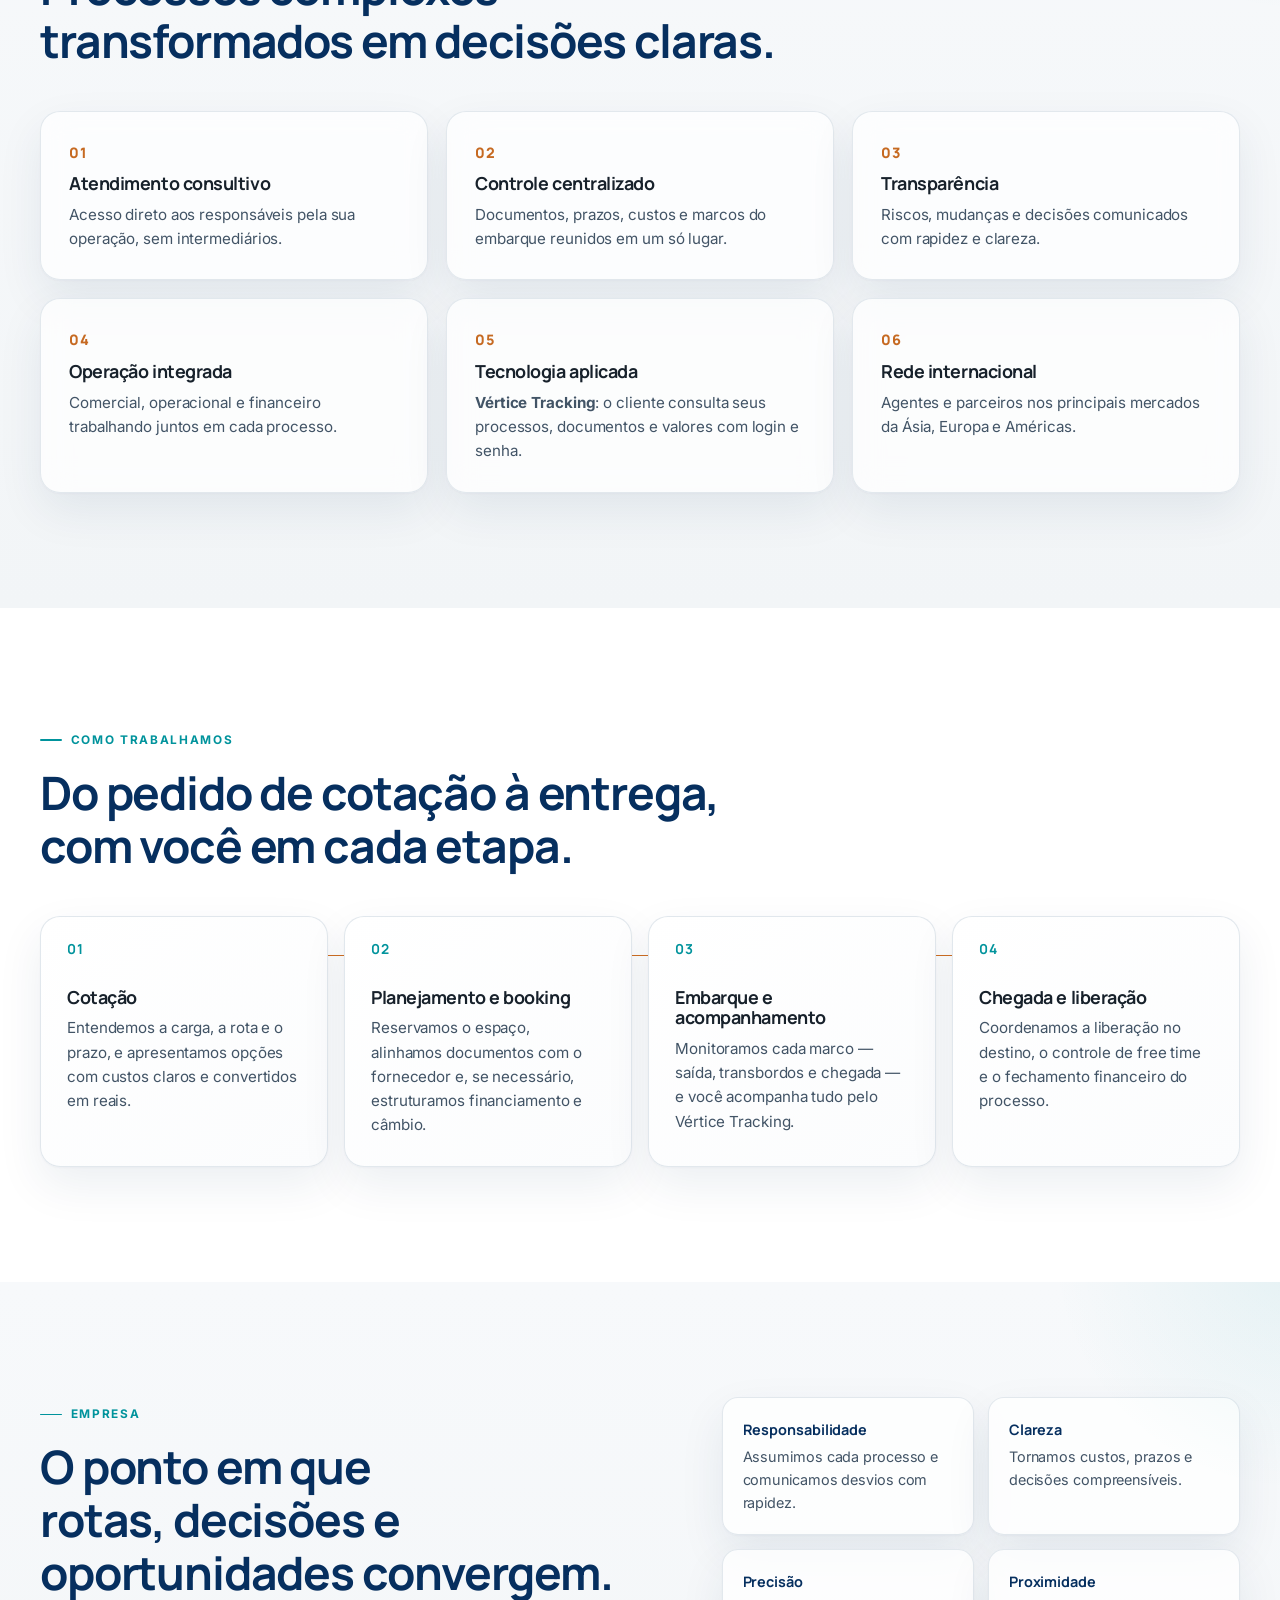
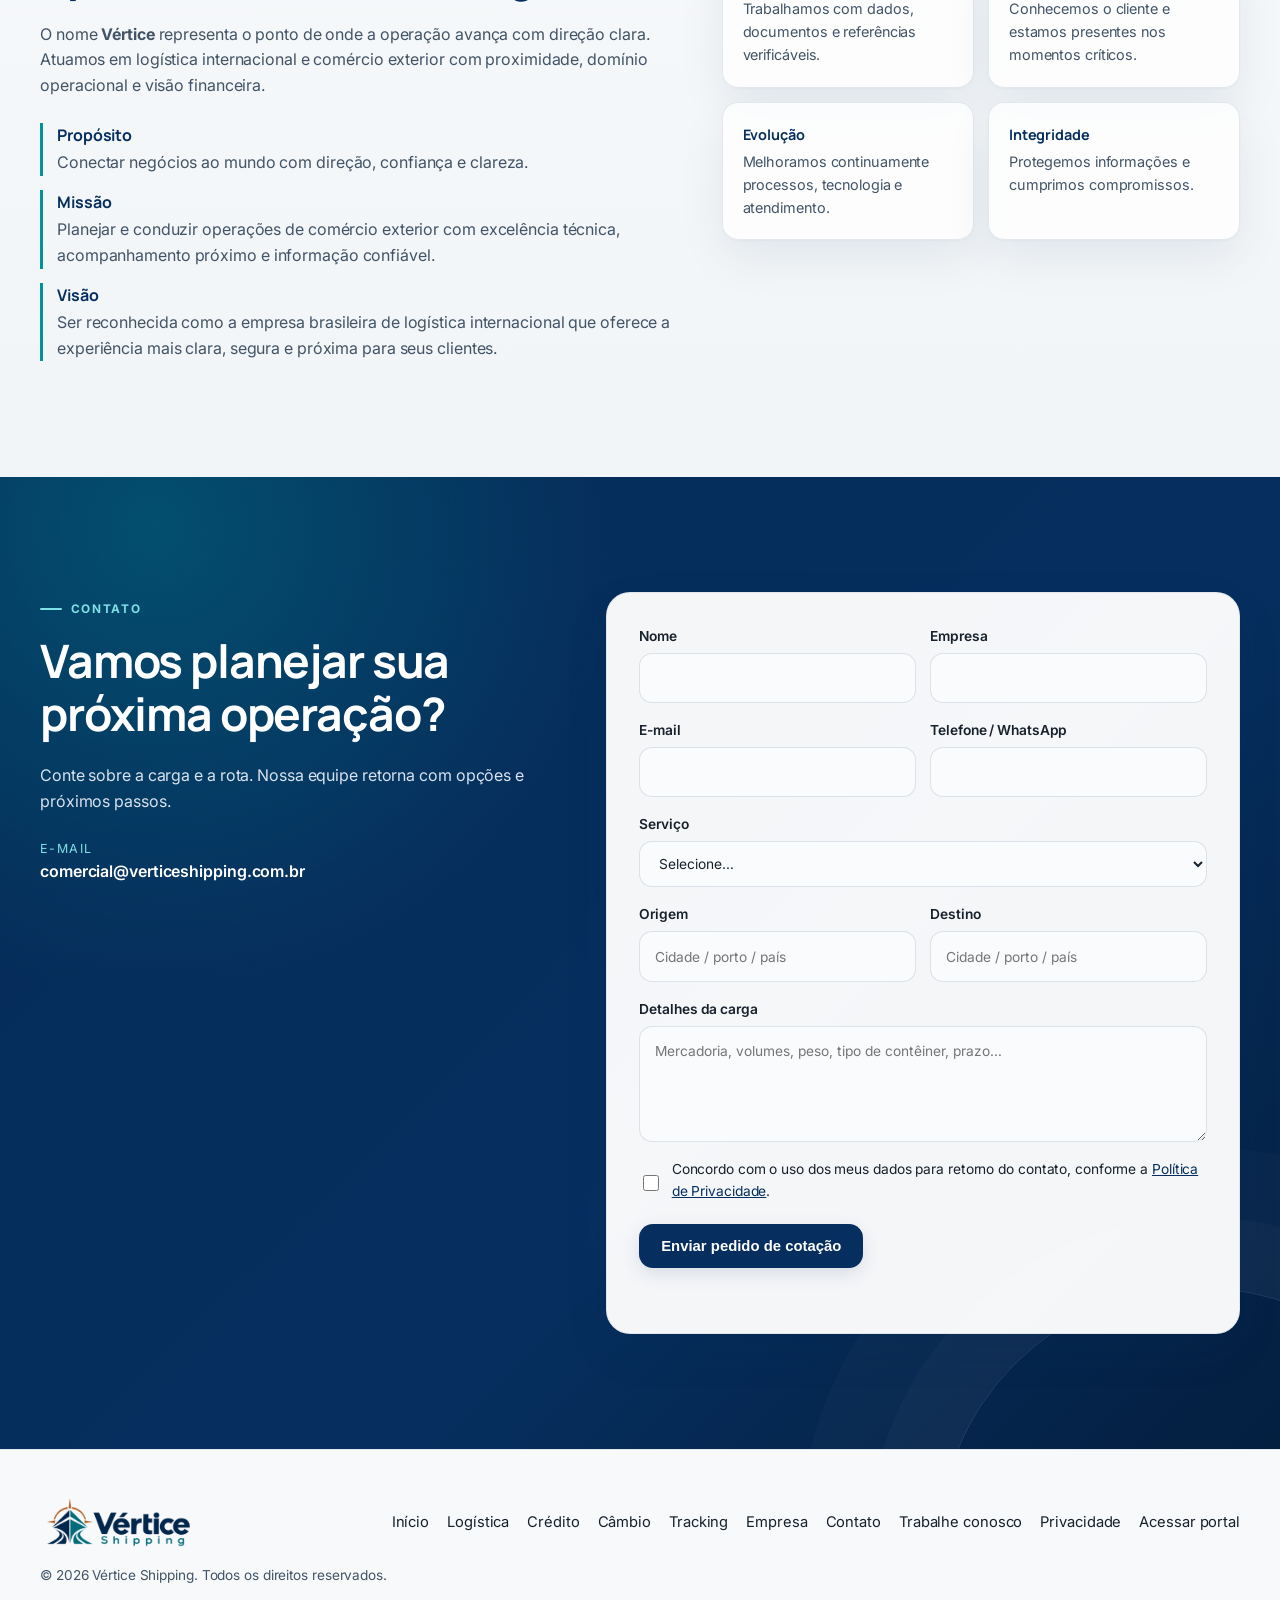
==== commit b3beb030: "Reestrutura site institucional por soluções" ====
--- a/index.html
+++ b/index.html
@@ -20,7 +20,7 @@
   <link rel="apple-touch-icon" href="/assets/icon-180.png" />
   <link rel="preconnect" href="https://fonts.googleapis.com" />
   <link rel="preconnect" href="https://fonts.gstatic.com" crossorigin />
-  <link href="https://fonts.googleapis.com/css2?family=Inter:wght@400;500;600&family=Manrope:wght@600;700;800&display=swap" rel="stylesheet" />
+  <link href="https://fonts.googleapis.com/css2?family=Inter:wght@400;500;600&amp;family=Manrope:wght@600;700;800&amp;display=swap" rel="stylesheet" />
   <link rel="preload" as="image" href="/assets/hero-navio.webp" type="image/webp" media="(min-width: 761px)" />
   <link rel="preload" as="image" href="/assets/hero-navio-sm.webp" type="image/webp" media="(max-width: 760px)" />
   <link rel="stylesheet" href="/styles.css" />
@@ -28,7 +28,7 @@
   {"@context":"https://schema.org","@type":"Organization","name":"Vértice Shipping","url":"https://verticeshipping.com.br/","logo":"https://verticeshipping.com.br/assets/icon-512.png","description":"Logística internacional, financiamento de importações e remessas de câmbio.","areaServed":"BR"}
   </script>
 </head>
-<body>
+<body class="home">
   <a class="skip" href="#conteudo">Pular para o conteúdo</a>
 
   <header class="site-header" id="topo">
@@ -37,7 +37,7 @@
         <picture><source srcset="/assets/logo.webp" type="image/webp" /><img src="/assets/logo.png" alt="Vértice Shipping" width="180" height="59" /></picture>
       </a>
       <nav class="nav" id="menu" aria-label="Menu principal">
-        <a href="#topo">Início</a><a href="#sobre">Empresa</a><a href="#servicos">Soluções</a><a href="#contato">Contato</a><a href="/trabalhe-conosco.html">Trabalhe conosco</a>
+        <a href="#inicio">Início</a><a href="#logistica">Logística</a><a href="#credito">Crédito</a><a href="#cambio">Câmbio</a><a href="#tracking">Tracking</a><a href="#contato">Contato</a>
       </nav>
       <div class="header-actions">
         <a class="btn btn-portal" data-access href="/acesso.html">
@@ -50,15 +50,15 @@
   </header>
 
   <main id="conteudo">
-    <section class="hero hero-photo" aria-label="Apresentação">
+    <section class="hero hero-photo" id="inicio" aria-label="Apresentação">
       <div class="container hero-grid">
         <div class="hero-text">
-          <p class="eyebrow">Logística internacional · Financiamento · Câmbio</p>
-          <h1>Sua operação global, conduzida com direção e clareza.</h1>
-          <p class="lead">A Vértice Shipping conecta empresas a mercados globais com soluções logísticas seguras, transparentes e acompanhadas de perto — do frete marítimo e aéreo ao financiamento da importação e à remessa de câmbio.</p>
+          <p class="eyebrow">Comércio exterior integrado</p>
+          <h1>Conectamos sua empresa ao mundo.</h1>
+          <p class="lead">Logística internacional, crédito e câmbio reunidos em uma operação clara, acompanhada de perto e apoiada por tecnologia.</p>
           <div class="hero-cta">
             <a class="btn btn-light" href="#contato">Solicitar cotação</a>
-            <a class="btn btn-outline-light" href="#servicos">Conheça as soluções</a>
+            <a class="btn btn-outline-light" href="#solucoes">Conheça as soluções</a>
           </div>
           <ul class="hero-points">
             <li>Acompanhamento próximo do início ao fim</li>
@@ -70,11 +70,11 @@
       </div>
     </section>
 
-    <section class="section" id="servicos">
+    <section class="section overview" id="solucoes">
       <div class="container">
         <header class="section-head">
           <p class="eyebrow">Soluções</p>
-          <h2>Tudo o que sua importação e exportação precisam, em um só parceiro.</h2>
+          <h2>Uma estrutura completa para operar no comércio exterior.</h2>
         </header>
         <div class="cards">
           <article class="card">
@@ -106,6 +106,92 @@
       </div>
     </section>
 
+    <section class="section service-detail" id="logistica">
+      <div class="container service-layout">
+        <div class="service-copy">
+          <p class="eyebrow">Logística internacional</p>
+          <h2>Da origem à chegada, cada etapa sob controle.</h2>
+          <p class="service-lead">Planejamos e coordenamos importações e exportações marítimas e aéreas, conectando fornecedores, agentes, armadores, companhias aéreas e clientes em um fluxo único.</p>
+          <div class="service-columns">
+            <div><span>01</span><h3>Planejamento</h3><p>Rota, modalidade, equipamento, prazo e custos definidos antes do embarque.</p></div>
+            <div><span>02</span><h3>Execução</h3><p>Booking, documentos e marcos operacionais acompanhados de ponta a ponta.</p></div>
+            <div><span>03</span><h3>Chegada</h3><p>Controle de free time, devolução, pendências e encerramento do processo.</p></div>
+          </div>
+          <a class="text-link" href="#contato">Planejar uma operação <span>→</span></a>
+        </div>
+        <div class="service-visual logistics-visual" aria-label="Fluxo logístico internacional">
+          <div class="visual-route"><span>Origem</span><i></i><span>Embarque</span><i></i><span>Trânsito</span><i></i><span>Destino</span></div>
+          <strong>Visibilidade em cada marco</strong>
+          <p>Informação operacional e financeira organizada por processo.</p>
+        </div>
+      </div>
+    </section>
+
+    <section class="section alt service-detail" id="credito">
+      <div class="container service-layout reverse">
+        <div class="service-visual finance-visual" aria-hidden="true">
+          <span class="finance-tag">Crédito internacional</span>
+          <div class="finance-line"><small>Compra</small><b>01</b></div>
+          <div class="finance-line"><small>Embarque</small><b>02</b></div>
+          <div class="finance-line"><small>Prazo</small><b>03</b></div>
+          <div class="finance-line"><small>Liquidação</small><b>04</b></div>
+        </div>
+        <div class="service-copy">
+          <p class="eyebrow">Crédito para importação</p>
+          <h2>Mais prazo para importar, sem perder o ritmo do caixa.</h2>
+          <p class="service-lead">Estruturamos alternativas de financiamento com parceiros financeiros, alinhadas ao ciclo da carga e à capacidade da empresa.</p>
+          <ul class="detail-list">
+            <li>Financiamento de máquinas e equipamentos</li>
+            <li>Crédito internacional europeu</li>
+            <li>Operações estruturadas com BL como garantia</li>
+            <li>Análise e acompanhamento integrados ao embarque</li>
+          </ul>
+          <p class="fineprint">Sujeito à análise de crédito, elegibilidade, documentação e condições da instituição financeira parceira.</p>
+          <a class="text-link" href="#contato">Avaliar uma operação <span>→</span></a>
+        </div>
+      </div>
+    </section>
+
+    <section class="section service-detail" id="cambio">
+      <div class="container service-layout">
+        <div class="service-copy">
+          <p class="eyebrow">Câmbio</p>
+          <h2>Pagamentos internacionais conectados à operação.</h2>
+          <p class="service-lead">Apoiamos remessas para fornecedores e pagamentos de fretes no exterior com cotação clara, documentação organizada e integração ao processo de importação.</p>
+          <ul class="detail-list">
+            <li>Pagamento a fornecedores internacionais</li>
+            <li>Remessas de frete e despesas no exterior</li>
+            <li>Taxas e condições apresentadas com transparência</li>
+            <li>Operação por instituições autorizadas pelo Banco Central</li>
+          </ul>
+          <a class="text-link" href="#contato">Solicitar uma cotação <span>→</span></a>
+        </div>
+        <div class="service-visual fx-visual" aria-label="Conversão de moedas para pagamentos internacionais">
+          <span class="currency">BRL</span><span class="exchange-mark">⇄</span>
+          <div><span class="currency">USD</span><span class="currency">EUR</span><span class="currency">CNY</span></div>
+          <p>Cotação, documentação e pagamento em um fluxo coordenado.</p>
+        </div>
+      </div>
+    </section>
+
+    <section class="section tracking-section" id="tracking">
+      <div class="container tracking-layout">
+        <div>
+          <p class="eyebrow light">Vértice Tracking</p>
+          <h2>Seu embarque sempre à vista.</h2>
+          <p>Um ambiente exclusivo para acompanhar processos, documentos, prazos, valores de venda e eventos da operação com segurança.</p>
+          <ul class="tracking-list"><li>Status e linha do tempo</li><li>Documentos centralizados</li><li>Acesso por empresa ou família empresarial</li><li>Visibilidade sem exposição de custos internos</li></ul>
+          <a class="btn btn-light" data-access href="/acesso.html">Acessar Vértice Tracking</a>
+        </div>
+        <div class="tracking-window" aria-label="Exemplo visual do Vértice Tracking">
+          <div class="window-top"><i></i><i></i><i></i><span>VS-IMP-0001</span></div>
+          <div class="shipment-card"><small>Embarque marítimo</small><strong>Shanghai → Itajaí</strong><span>Em trânsito</span></div>
+          <div class="tracking-timeline"><i class="done"></i><i class="done"></i><i class="active"></i><i></i></div>
+          <div class="tracking-data"><span><small>ETD</small><b>12 OUT</b></span><span><small>ETA</small><b>19 NOV</b></span><span><small>Equipamento</small><b>40HC</b></span></div>
+        </div>
+      </div>
+    </section>
+
     <section class="section alt" id="diferenciais">
       <div class="container">
         <header class="section-head">
@@ -208,7 +294,7 @@
   <footer class="site-footer">
     <div class="container footer-inner">
       <img src="/assets/logo.png" alt="Vértice Shipping" width="150" height="49" loading="lazy" />
-      <nav aria-label="Rodapé"><a href="#topo">Início</a><a href="#sobre">Empresa</a><a href="#servicos">Soluções</a><a href="#contato">Contato</a><a href="/trabalhe-conosco.html">Trabalhe conosco</a><a href="/privacidade.html">Privacidade</a><a data-access href="/acesso.html">Acessar portal</a></nav>
+      <nav aria-label="Rodapé"><a href="#inicio">Início</a><a href="#logistica">Logística</a><a href="#credito">Crédito</a><a href="#cambio">Câmbio</a><a href="#tracking">Tracking</a><a href="#sobre">Empresa</a><a href="#contato">Contato</a><a href="/trabalhe-conosco.html">Trabalhe conosco</a><a href="/privacidade.html">Privacidade</a><a data-access href="/acesso.html">Acessar portal</a></nav>
       <p>© <span id="ano">2026</span> Vértice Shipping. Todos os direitos reservados.</p>
     </div>
   </footer>
--- a/styles.css
+++ b/styles.css
@@ -1,43 +1,48 @@
 :root {
   --navy: #062F5F; --teal: #00939C; --copper: #C66A22;
   --white: #FFFFFF; --mist: #F2F5F7; --text: #425466; --ink: #17212B;
-  --line: #DCE3EA; --radius: 14px; --shadow: 0 10px 30px rgba(6, 47, 95, .08);
-  --max: 1180px;
+  --line: rgba(6, 47, 95, .12); --radius: 24px;
+  --shadow: 0 20px 60px rgba(6, 47, 95, .08), 0 2px 8px rgba(6, 47, 95, .04);
+  --shadow-hover: 0 28px 72px rgba(6, 47, 95, .13), 0 4px 12px rgba(6, 47, 95, .06);
+  --max: 1200px;
 }
 * { box-sizing: border-box; }
 html { scroll-behavior: smooth; scroll-padding-top: 84px; }
-body { margin: 0; font-family: Inter, system-ui, sans-serif; color: var(--text); background: var(--white); line-height: 1.6; -webkit-font-smoothing: antialiased; }
+body { margin: 0; font-family: Inter, system-ui, sans-serif; color: var(--text); background: var(--white); line-height: 1.6; -webkit-font-smoothing: antialiased; text-rendering: optimizeLegibility; }
 img { max-width: 100%; display: block; }
 a { color: var(--navy); }
 h1, h2, h3 { font-family: Manrope, Inter, sans-serif; color: var(--ink); line-height: 1.15; margin: 0 0 .5em; }
-h1 { font-size: clamp(2.1rem, 4.6vw, 3.4rem); font-weight: 800; letter-spacing: -.02em; color: var(--navy); }
-h2 { font-size: clamp(1.6rem, 3vw, 2.3rem); font-weight: 800; letter-spacing: -.015em; color: var(--navy); }
+h1 { font-size: clamp(2.55rem, 5.6vw, 4.8rem); font-weight: 700; letter-spacing: -.055em; color: var(--navy); }
+h2 { font-size: clamp(1.9rem, 3.6vw, 3.05rem); font-weight: 700; letter-spacing: -.04em; color: var(--navy); }
 h3 { font-size: 1.12rem; font-weight: 700; }
 p { margin: 0 0 1em; }
-.container { width: min(100% - 32px, var(--max)); margin-inline: auto; }
+.container { width: min(calc(100% - 48px), var(--max)); margin-inline: auto; }
 .skip { position: absolute; left: -999px; top: 8px; background: var(--navy); color: #fff; padding: 8px 12px; border-radius: 8px; z-index: 100; }
 .skip:focus { left: 8px; }
-.eyebrow { font-size: .78rem; font-weight: 600; letter-spacing: .16em; text-transform: uppercase; color: var(--teal); margin-bottom: .8rem; }
+.eyebrow { display: inline-flex; align-items: center; gap: .55rem; font-size: .74rem; font-weight: 700; letter-spacing: .14em; text-transform: uppercase; color: var(--teal); margin-bottom: 1rem; }
+.eyebrow::before { content: ""; width: 22px; height: 1.5px; border-radius: 2px; background: currentColor; }
 .eyebrow.light { color: #7FE0E5; }
 :focus-visible { outline: 3px solid var(--teal); outline-offset: 2px; border-radius: 6px; }
 
 /* Botões */
-.btn { display: inline-flex; align-items: center; gap: .5rem; padding: .78rem 1.25rem; border-radius: 10px; font-weight: 600; font-size: .95rem; text-decoration: none; border: 1.5px solid transparent; transition: background .2s, color .2s, border-color .2s, transform .2s; cursor: pointer; white-space: nowrap; }
-.btn:hover { transform: translateY(-1px); }
+.btn { display: inline-flex; align-items: center; justify-content: center; gap: .5rem; min-height: 46px; padding: .8rem 1.3rem; border-radius: 999px; font-weight: 600; font-size: .93rem; text-decoration: none; border: 1px solid transparent; transition: background .25s, color .25s, border-color .25s, transform .25s, box-shadow .25s; cursor: pointer; white-space: nowrap; }
+.btn:hover { transform: translateY(-2px); box-shadow: 0 10px 24px rgba(6,47,95,.14); }
 .btn-primary { background: var(--navy); color: #fff; }
 .btn-primary:hover { background: #0A3F7D; }
 .btn-ghost { border-color: var(--line); color: var(--navy); background: #fff; }
 .btn-ghost:hover { border-color: var(--navy); }
-.btn-portal { background: var(--teal); color: #fff; }
+.btn-portal { background: var(--navy); color: #fff; padding-inline: 1.15rem; }
 .btn-portal:hover { background: #007E86; }
 
 /* Cabeçalho */
-.site-header { position: sticky; top: 0; z-index: 50; background: rgba(255,255,255,.94); backdrop-filter: blur(8px); border-bottom: 1px solid transparent; transition: border-color .2s, box-shadow .2s; }
-.site-header.scrolled { border-color: var(--line); box-shadow: 0 4px 18px rgba(6,47,95,.06); }
-.header-inner { display: flex; align-items: center; gap: 24px; height: 76px; }
+.site-header { position: sticky; top: 0; z-index: 50; background: rgba(255,255,255,.76); -webkit-backdrop-filter: blur(20px) saturate(180%); backdrop-filter: blur(20px) saturate(180%); border-bottom: 1px solid transparent; transition: border-color .25s, box-shadow .25s, background .25s; }
+.site-header.scrolled { background: rgba(255,255,255,.9); border-color: rgba(6,47,95,.08); box-shadow: 0 8px 32px rgba(6,47,95,.055); }
+.header-inner { display: flex; align-items: center; gap: 26px; height: 82px; }
 .brand img { width: 168px; height: auto; }
 .nav { display: flex; gap: 28px; margin-left: auto; }
-.nav a { text-decoration: none; color: var(--ink); font-weight: 500; font-size: .95rem; }
+.nav a { position: relative; text-decoration: none; color: var(--ink); font-weight: 500; font-size: .9rem; }
+.nav a::after { content: ""; position: absolute; left: 0; right: 100%; bottom: -8px; height: 2px; border-radius: 2px; background: var(--teal); transition: right .25s ease; }
+.nav a:hover::after, .nav a[aria-current="page"]::after { right: 0; }
 .nav a:hover { color: var(--teal); }
 .header-actions { display: flex; align-items: center; gap: 10px; }
 .menu-toggle { display: none; width: 44px; height: 44px; border: 1px solid var(--line); background: #fff; border-radius: 10px; padding: 11px; flex-direction: column; justify-content: space-between; cursor: pointer; }
@@ -63,26 +68,31 @@
 @media (prefers-reduced-motion: reduce) { .r { animation: none; stroke-dashoffset: 0; } .pulse { animation: none; } html { scroll-behavior: auto; } }
 
 /* Seções */
-.section { padding: clamp(56px, 8vw, 96px) 0; }
-.section.alt { background: var(--mist); }
-.section-head { max-width: 46rem; margin-bottom: 40px; }
-.cards { display: grid; grid-template-columns: repeat(4, 1fr); gap: 20px; }
-.card { background: #fff; border: 1px solid var(--line); border-radius: var(--radius); padding: 26px; box-shadow: var(--shadow); display: flex; flex-direction: column; transition: transform .2s, border-color .2s; }
-.card:hover { transform: translateY(-3px); border-color: rgba(0,147,156,.45); }
+.section { padding: clamp(72px, 9vw, 124px) 0; }
+.section.alt { position: relative; background: linear-gradient(180deg, #F7F9FB 0%, var(--mist) 100%); overflow: hidden; }
+.section.alt::before { content: ""; position: absolute; width: 520px; height: 520px; right: -280px; top: -300px; border-radius: 50%; background: radial-gradient(circle, rgba(0,147,156,.08), transparent 68%); pointer-events: none; }
+.section-head { max-width: 50rem; margin-bottom: 52px; }
+.cards { display: grid; grid-template-columns: repeat(4, 1fr); gap: 18px; }
+.card { position: relative; overflow: hidden; background: linear-gradient(145deg, #fff, #FBFCFD); border: 1px solid rgba(6,47,95,.1); border-radius: var(--radius); padding: 30px 26px 26px; box-shadow: var(--shadow); display: flex; flex-direction: column; transition: transform .3s cubic-bezier(.2,.8,.2,1), border-color .3s, box-shadow .3s; }
+.card::after { content: ""; position: absolute; inset: 0 0 auto; height: 3px; background: linear-gradient(90deg, var(--teal), var(--navy)); opacity: 0; transition: opacity .3s; }
+.card:hover { transform: translateY(-7px); border-color: rgba(0,147,156,.25); box-shadow: var(--shadow-hover); }
+.card:hover::after { opacity: 1; }
 .card p { font-size: .95rem; }
 .card ul { margin: auto 0 0; padding: 14px 0 0; border-top: 1px solid var(--line); list-style: none; display: grid; gap: 6px; font-size: .88rem; color: var(--ink); }
 .card ul li::before { content: "→ "; color: var(--teal); }
-.icon { width: 48px; height: 48px; border-radius: 12px; background: rgba(0,147,156,.1); display: grid; place-items: center; margin-bottom: 18px; }
+.icon { width: 52px; height: 52px; border-radius: 16px; background: linear-gradient(145deg, rgba(0,147,156,.14), rgba(0,147,156,.06)); display: grid; place-items: center; margin-bottom: 24px; box-shadow: inset 0 0 0 1px rgba(0,147,156,.08); }
 .icon svg { width: 26px; height: 26px; fill: none; stroke: var(--teal); stroke-width: 1.8; stroke-linecap: round; stroke-linejoin: round; }
 .fineprint { margin-top: 22px; font-size: .82rem; color: var(--text); max-width: 52rem; }
-.features { display: grid; grid-template-columns: repeat(3, 1fr); gap: 22px; }
-.feature { background: #fff; border-radius: var(--radius); padding: 24px; border: 1px solid var(--line); }
+.features { display: grid; grid-template-columns: repeat(3, 1fr); gap: 18px; }
+.feature { position: relative; background: rgba(255,255,255,.72); -webkit-backdrop-filter: blur(14px); backdrop-filter: blur(14px); border-radius: var(--radius); padding: 28px; border: 1px solid rgba(255,255,255,.8); box-shadow: 0 14px 40px rgba(6,47,95,.055); transition: transform .25s, box-shadow .25s; }
+.feature:hover { transform: translateY(-4px); box-shadow: var(--shadow); }
 .feature span { font-family: Manrope, sans-serif; font-weight: 800; color: var(--copper); font-size: .9rem; letter-spacing: .08em; }
 .feature h3 { margin-top: 8px; }
 .feature p { margin: 0; font-size: .95rem; }
-.steps { list-style: none; padding: 0; margin: 0; display: grid; grid-template-columns: repeat(4, 1fr); gap: 20px; counter-reset: step; }
-.steps li { position: relative; padding: 56px 22px 22px; border-radius: var(--radius); border: 1px solid var(--line); background: #fff; }
-.steps li::before { counter-increment: step; content: counter(step); position: absolute; top: 18px; left: 22px; width: 28px; height: 28px; border-radius: 50%; background: var(--navy); color: #fff; font: 700 .85rem/28px Manrope, sans-serif; text-align: center; }
+.steps { list-style: none; padding: 0; margin: 0; display: grid; grid-template-columns: repeat(4, 1fr); gap: 16px; counter-reset: step; }
+.steps li { position: relative; padding: 70px 26px 28px; border-radius: var(--radius); border: 1px solid var(--line); background: linear-gradient(145deg,#fff,#FBFCFD); box-shadow: 0 12px 32px rgba(6,47,95,.045); }
+.steps li::before { counter-increment: step; content: "0" counter(step); position: absolute; top: 22px; left: 26px; color: var(--teal); font: 700 .86rem Manrope, sans-serif; letter-spacing: .08em; }
+.steps li:not(:last-child)::after { content: ""; position: absolute; width: 16px; height: 1px; background: var(--copper); right: -17px; top: 38px; z-index: 2; }
 .steps p { margin: 0; font-size: .95rem; }
 .about { display: grid; grid-template-columns: 1.1fr .9fr; gap: 48px; align-items: start; }
 .mvv { display: grid; gap: 14px; margin: 24px 0 0; }
@@ -90,20 +100,22 @@
 .mvv dt { font-family: Manrope, sans-serif; font-weight: 700; color: var(--navy); }
 .mvv dd { margin: 2px 0 0; }
 .values { list-style: none; margin: 0; padding: 0; display: grid; grid-template-columns: 1fr 1fr; gap: 14px; }
-.values li { background: #fff; border: 1px solid var(--line); border-radius: 12px; padding: 16px; font-size: .9rem; }
+.values li { background: rgba(255,255,255,.78); border: 1px solid rgba(6,47,95,.09); border-radius: 18px; padding: 20px; font-size: .9rem; box-shadow: 0 8px 24px rgba(6,47,95,.04); }
 .values strong { display: block; font-family: Manrope, sans-serif; color: var(--navy); margin-bottom: 4px; }
 
 /* Contato */
-.cta-band { background: var(--navy); color: #D8E3EF; }
+.cta-band { position: relative; background: radial-gradient(circle at 12% 5%, rgba(0,147,156,.34), transparent 32%), linear-gradient(135deg, #052B57, #062F5F 60%, #041F40); color: #D8E3EF; overflow: hidden; }
+.cta-band::after { content: ""; position: absolute; width: 520px; height: 520px; right: -180px; bottom: -360px; border: 1px solid rgba(255,255,255,.12); border-radius: 50%; box-shadow: 0 0 0 70px rgba(255,255,255,.025), 0 0 0 140px rgba(255,255,255,.018); pointer-events: none; }
 .cta-band h2 { color: #fff; }
 .contact { display: grid; grid-template-columns: .9fr 1.1fr; gap: 48px; align-items: start; }
 .contact-list { list-style: none; padding: 0; margin: 24px 0 0; display: grid; gap: 12px; }
 .contact-list span { display: block; font-size: .78rem; text-transform: uppercase; letter-spacing: .12em; color: #7FE0E5; }
 .contact-list a { color: #fff; font-weight: 600; text-decoration: none; }
-.form { background: #fff; color: var(--text); border-radius: var(--radius); padding: 28px; display: grid; gap: 14px; box-shadow: 0 20px 40px rgba(0,0,0,.18); }
+.form { position: relative; z-index: 1; background: rgba(255,255,255,.96); color: var(--text); border-radius: 28px; padding: 32px; display: grid; gap: 16px; box-shadow: 0 28px 80px rgba(0,0,0,.22); border: 1px solid rgba(255,255,255,.72); }
 .form .row { display: grid; grid-template-columns: 1fr 1fr; gap: 14px; }
 .form label { display: grid; gap: 6px; font-size: .86rem; font-weight: 600; color: var(--ink); }
-.form input, .form select, .form textarea { font: inherit; font-weight: 400; color: var(--ink); border: 1px solid var(--line); border-radius: 10px; padding: .7rem .8rem; background: #fff; width: 100%; }
+.form input, .form select, .form textarea { font: inherit; font-weight: 400; color: var(--ink); border: 1px solid var(--line); border-radius: 14px; padding: .82rem .9rem; background: #F9FBFC; width: 100%; transition: background .2s, border-color .2s, box-shadow .2s; }
+.form input:hover, .form select:hover, .form textarea:hover { background: #fff; border-color: rgba(6,47,95,.22); }
 .form input:focus, .form select:focus, .form textarea:focus { outline: none; border-color: var(--teal); box-shadow: 0 0 0 3px rgba(0,147,156,.18); }
 .form [aria-invalid="true"] { border-color: #C0392B; }
 .form .check { display: flex; gap: 10px; align-items: flex-start; font-weight: 400; }
@@ -114,7 +126,7 @@
 .form-status.ok { color: #0B7A55; }
 
 /* Rodapé */
-.site-footer { background: var(--mist); padding: 36px 0; border-top: 1px solid var(--line); }
+.site-footer { background: #F7F9FB; padding: 48px 0; border-top: 1px solid rgba(6,47,95,.08); }
 .footer-inner { display: flex; flex-wrap: wrap; align-items: center; gap: 18px 32px; justify-content: space-between; }
 .footer-inner nav { display: flex; flex-wrap: wrap; gap: 18px; }
 .footer-inner nav a { text-decoration: none; color: var(--ink); font-size: .92rem; }
@@ -122,7 +134,7 @@
 .footer-inner p { margin: 0; font-size: .85rem; width: 100%; }
 
 /* Escolha de acesso ao portal */
-.access { border: 0; border-radius: 18px; padding: 32px; width: min(100% - 32px, 560px); box-shadow: 0 30px 60px rgba(6,47,95,.25); text-align: center; color: var(--text); }
+.access { border: 1px solid rgba(255,255,255,.65); border-radius: 28px; padding: 38px; width: min(100% - 32px, 580px); box-shadow: 0 36px 90px rgba(6,47,95,.23); text-align: center; color: var(--text); background: rgba(255,255,255,.94); -webkit-backdrop-filter: blur(24px); backdrop-filter: blur(24px); }
 .access::backdrop { background: rgba(6, 25, 50, .55); backdrop-filter: blur(3px); }
 .access img { margin: 0 auto 10px; }
 .access h2 { margin-bottom: .2em; }
@@ -130,12 +142,12 @@
 .access-close button { border: 0; background: transparent; font-size: 1.8rem; line-height: 1; color: var(--text); cursor: pointer; width: 40px; height: 40px; border-radius: 10px; }
 .access-close button:hover { background: var(--mist); }
 .access-options { display: grid; grid-template-columns: 1fr 1fr; gap: 14px; margin-top: 22px; }
-.access-option { display: grid; justify-items: center; gap: 6px; padding: 22px 16px; border: 1.5px solid var(--line); border-radius: 14px; text-decoration: none; color: var(--text); transition: border-color .2s, transform .2s, box-shadow .2s; }
+.access-option { display: grid; justify-items: center; gap: 7px; padding: 26px 18px; border: 1px solid var(--line); border-radius: 20px; text-decoration: none; color: var(--text); background: linear-gradient(145deg,#fff,#F8FAFC); transition: border-color .25s, transform .25s, box-shadow .25s; }
 .access-option:hover { border-color: var(--teal); transform: translateY(-2px); box-shadow: var(--shadow); }
 .access-option svg { width: 34px; height: 34px; fill: none; stroke: var(--teal); stroke-width: 1.7; stroke-linecap: round; stroke-linejoin: round; }
 .access-option strong { font-family: Manrope, sans-serif; color: var(--navy); font-size: 1.08rem; }
 .access-option span { font-size: .85rem; }
-.access-page { min-height: 100vh; display: grid; place-items: center; background: var(--mist); padding: 24px; }
+.access-page { min-height: 100vh; display: grid; place-items: center; background: radial-gradient(circle at 20% 15%, rgba(0,147,156,.15), transparent 28%), radial-gradient(circle at 85% 80%, rgba(198,106,34,.1), transparent 24%), var(--mist); padding: 24px; }
 .access-page .access { position: relative; display: block; }
 
 /* Páginas de texto */
@@ -177,19 +189,174 @@
 .access-option span b { color: var(--teal); font-weight: 700; }
 
 /* Topo com foto do navio (Pexels, licença livre para uso comercial) */
-.hero-photo { position: relative; color: #fff; min-height: min(86vh, 760px); display: flex; align-items: center; padding: clamp(72px, 10vw, 128px) 0;
+.hero-photo { position: relative; color: #fff; min-height: min(88vh, 820px); display: flex; align-items: center; padding: clamp(84px, 11vw, 148px) 0;
   background-color: var(--navy);
-  background-image: linear-gradient(90deg, rgba(6,47,95,.94) 0%, rgba(6,47,95,.82) 38%, rgba(6,47,95,.35) 70%, rgba(6,47,95,.15) 100%), image-set(url("/assets/hero-navio.webp") type("image/webp"), url("/assets/hero-navio.jpg") type("image/jpeg"));
+  background-image: linear-gradient(90deg, rgba(4,34,69,.96) 0%, rgba(6,47,95,.86) 42%, rgba(6,47,95,.38) 72%, rgba(6,47,95,.12) 100%), image-set(url("/assets/hero-navio.webp") type("image/webp"), url("/assets/hero-navio.jpg") type("image/jpeg"));
   background-size: cover; background-position: 62% 50%; }
-.hero-photo .hero-grid { grid-template-columns: minmax(0, 640px); }
+.hero-photo::after { content: ""; position: absolute; inset: auto 0 0; height: 120px; background: linear-gradient(transparent, rgba(4,34,69,.26)); pointer-events: none; }
+.hero-photo .hero-grid { position: relative; z-index: 1; grid-template-columns: minmax(0, 1fr); }
+.hero-photo .hero-text { max-width: 720px; }
 .hero-photo h1 { color: #fff; text-shadow: 0 2px 24px rgba(0,0,0,.25); }
-.hero-photo .lead { color: #DCE7F2; }
+.hero-photo .lead { color: #E5EDF5; font-size: clamp(1.05rem, 1.7vw, 1.24rem); line-height: 1.7; max-width: 43rem; }
 .hero-photo .eyebrow { color: #7FE0E5; }
 .hero-photo .hero-points li { color: #fff; }
-.btn-light { background: #fff; color: var(--navy); }
+.btn-light { background: #fff; color: var(--navy); box-shadow: 0 10px 30px rgba(0,0,0,.16); }
 .btn-light:hover { background: #E8F1F8; }
 .btn-outline-light { border-color: rgba(255,255,255,.55); color: #fff; background: transparent; }
 .btn-outline-light:hover { border-color: #fff; background: rgba(255,255,255,.08); }
 @media (max-width: 760px) {
   .hero-photo { min-height: 0; background-image: linear-gradient(180deg, rgba(6,47,95,.86) 0%, rgba(6,47,95,.78) 55%, rgba(6,47,95,.62) 100%), image-set(url("/assets/hero-navio-sm.webp") type("image/webp"), url("/assets/hero-navio-sm.jpg") type("image/jpeg")); background-position: 70% 50%; }
 }
+
+/* Padrão Vértice — camada canônica de acabamento visual */
+:root {
+  --radius: 20px;
+  --shadow: 0 1px 2px rgba(6,47,95,.03), 0 18px 46px rgba(6,47,95,.08);
+  --shadow-hover: 0 2px 5px rgba(6,47,95,.04), 0 24px 56px rgba(6,47,95,.12);
+}
+body {
+  letter-spacing: -.006em;
+  background:
+    radial-gradient(circle at 10% 0%, rgba(0,147,156,.055), transparent 32rem),
+    radial-gradient(circle at 94% 4%, rgba(6,47,95,.055), transparent 30rem),
+    var(--white);
+}
+h1, h2, h3 { text-wrap: balance; letter-spacing: -.025em; }
+p, li, a, button, label, span { min-width: 0; }
+p, h1, h2, h3, a:not(.btn) { overflow-wrap: anywhere; }
+.site-header { background: rgba(255,255,255,.86); backdrop-filter: blur(20px) saturate(150%); }
+.site-header.scrolled { border-color: rgba(220,227,234,.82); box-shadow: 0 10px 36px rgba(6,47,95,.07); }
+.nav a { position: relative; transition: color .18s ease; }
+.nav a::after { content: ""; position: absolute; right: 0; bottom: -8px; left: 0; height: 2px; border-radius: 999px; background: var(--teal); transform: scaleX(0); transition: transform .18s ease; }
+.nav a:hover::after, .nav a[aria-current="page"]::after { transform: scaleX(1); }
+.btn { min-height: 44px; justify-content: center; border-radius: 14px; box-shadow: 0 6px 18px rgba(6,47,95,.12); transition: background .18s, color .18s, border-color .18s, transform .18s, box-shadow .18s; }
+.btn:hover { transform: translateY(-1px); box-shadow: 0 10px 26px rgba(6,47,95,.16); }
+.btn:active { transform: scale(.985); }
+.btn-outline-light { box-shadow: none; backdrop-filter: blur(12px); }
+.section-head { margin-bottom: clamp(28px, 4vw, 44px); }
+.card, .feature, .steps li, .values li, .areas li, .form, .access, .access-option {
+  border-color: rgba(220,227,234,.82);
+  box-shadow: var(--shadow);
+}
+.card { border-radius: 22px; padding: 28px; transition: transform .18s ease, border-color .18s ease, box-shadow .18s ease; }
+.card:hover { transform: translateY(-3px); box-shadow: var(--shadow-hover); }
+.feature, .steps li { border-radius: 20px; }
+.values li, .areas li { border-radius: 16px; }
+.icon { border-radius: 16px; box-shadow: inset 0 0 0 1px rgba(0,147,156,.08); }
+.form { border-radius: 24px; padding: clamp(22px, 4vw, 32px); }
+.form input, .form select, .form textarea { min-height: 44px; border-radius: 13px; transition: border-color .18s, box-shadow .18s, background .18s; }
+.access { border-radius: 28px; backdrop-filter: blur(22px); }
+.access-option { border-radius: 18px; }
+.access-close button, .menu-toggle { border-radius: 13px; }
+@media (max-width: 900px) {
+  .nav { background: rgba(255,255,255,.96); backdrop-filter: blur(20px); box-shadow: 0 18px 36px rgba(6,47,95,.08); }
+  .nav a::after { display: none; }
+}
+@media (max-width: 600px) {
+  .container { width: min(100% - 24px, var(--max)); }
+  .btn { width: 100%; white-space: normal; }
+  .header-actions .btn { width: auto; }
+  .card { padding: 22px; }
+  .hero-photo h1 { font-size: clamp(2.35rem, 11vw, 3.35rem); }
+  .hero-photo { padding-block: 72px 64px; }
+  .header-inner { height: 72px; gap: 10px; }
+  .nav { top: 72px; }
+  .hero-cta .btn { width: 100%; }
+  .steps li:not(:last-child)::after { display: none; }
+  .form, .access { padding: 24px; border-radius: 22px; }
+}
+
+/* Página institucional — narrativa de serviços */
+.home .site-header { position: fixed; inset: 0 0 auto; background: transparent; border: 0; padding-inline: 16px; }
+.home .header-inner { margin-top: 0; height: 78px; padding: 0 18px; border: 1px solid rgba(255,255,255,.12); border-top: 0; border-radius: 0 0 20px 20px; background: rgba(4,31,64,.88); backdrop-filter: blur(20px) saturate(145%); box-shadow: 0 14px 40px rgba(3,22,44,.16); }
+.home .site-header.scrolled .header-inner { background: rgba(4,31,64,.96); box-shadow: 0 16px 44px rgba(3,22,44,.24); }
+.home .brand { flex: 0 0 auto; padding: 5px 10px; border-radius: 12px; background: #fff; }
+.home .brand img { width: 146px; }
+.home .nav { gap: 20px; }
+.home .nav a { color: rgba(255,255,255,.88); }
+.home .nav a:hover { color: #fff; }
+.home .btn-portal { background: var(--teal); box-shadow: none; }
+.overview { padding-bottom: clamp(64px,8vw,104px); }
+.service-detail { border-top: 1px solid rgba(6,47,95,.07); }
+.service-layout { display: grid; grid-template-columns: 1.08fr .92fr; gap: clamp(42px,7vw,94px); align-items: center; }
+.service-layout.reverse { grid-template-columns: .92fr 1.08fr; }
+.service-copy { max-width: 680px; }
+.service-lead { font-size: clamp(1.05rem,1.5vw,1.2rem); line-height: 1.75; }
+.service-columns { display: grid; grid-template-columns: repeat(3,1fr); gap: 16px; margin: 30px 0; }
+.service-columns div { padding-top: 16px; border-top: 1px solid var(--line); }
+.service-columns span { color: var(--teal); font: 700 .76rem Manrope,sans-serif; letter-spacing: .1em; }
+.service-columns h3 { margin: 8px 0 6px; }
+.service-columns p { font-size: .88rem; margin: 0; }
+.detail-list { list-style: none; padding: 0; margin: 24px 0; display: grid; grid-template-columns: 1fr 1fr; gap: 12px 20px; }
+.detail-list li { position: relative; padding-left: 22px; color: var(--ink); }
+.detail-list li::before { content: ""; position: absolute; left: 0; top: .62em; width: 11px; height: 2px; background: var(--copper); }
+.text-link { display: inline-flex; gap: 9px; align-items: center; color: var(--navy); font-weight: 700; text-decoration: none; }
+.text-link span { color: var(--teal); transition: transform .18s; }
+.text-link:hover span { transform: translateX(4px); }
+.service-visual { min-height: 440px; border-radius: 30px; padding: clamp(28px,4vw,48px); color: #fff; background: linear-gradient(145deg,#073668,#041F40); box-shadow: 0 34px 80px rgba(6,47,95,.2); overflow: hidden; }
+.logistics-visual { display: flex; flex-direction: column; justify-content: flex-end; background: radial-gradient(circle at 70% 20%,rgba(0,147,156,.42),transparent 40%),linear-gradient(145deg,#073668,#041F40); }
+.logistics-visual strong { font: 700 clamp(1.45rem,3vw,2.25rem) Manrope,sans-serif; }
+.logistics-visual p { color: #C9D8E8; }
+.visual-route { display: grid; grid-template-columns: auto 1fr auto 1fr auto 1fr auto; align-items: center; margin: auto 0; font-size: .72rem; font-weight: 700; text-transform: uppercase; letter-spacing: .06em; }
+.visual-route span { display: grid; place-items: center; width: 68px; aspect-ratio: 1; border-radius: 50%; background: rgba(255,255,255,.1); border: 1px solid rgba(255,255,255,.28); text-align: center; }
+.visual-route i { height: 1px; background: linear-gradient(90deg,rgba(127,224,229,.35),#7FE0E5); }
+.finance-visual { display: grid; align-content: center; gap: 10px; background: radial-gradient(circle at 20% 10%,rgba(198,106,34,.28),transparent 35%),linear-gradient(145deg,#073668,#041F40); }
+.finance-tag { margin-bottom: 20px; color: #7FE0E5; font-size: .75rem; font-weight: 700; letter-spacing: .12em; text-transform: uppercase; }
+.finance-line { display: flex; align-items: center; justify-content: space-between; padding: 16px 18px; border-radius: 15px; background: rgba(255,255,255,.08); border: 1px solid rgba(255,255,255,.12); }
+.finance-line small { font-size: .9rem; }
+.finance-line b { color: #7FE0E5; }
+.fx-visual { display: grid; align-content: center; justify-items: center; gap: 26px; background: radial-gradient(circle at 50% 30%,rgba(0,147,156,.4),transparent 42%),linear-gradient(145deg,#073668,#041F40); }
+.fx-visual > div { display: flex; gap: 10px; }
+.currency { display: inline-grid; place-items: center; min-width: 82px; height: 58px; padding: 0 16px; border-radius: 15px; background: rgba(255,255,255,.1); border: 1px solid rgba(255,255,255,.22); font: 700 1rem Manrope,sans-serif; }
+.exchange-mark { font-size: 2.1rem; color: #7FE0E5; }
+.fx-visual p { text-align: center; color: #C9D8E8; max-width: 310px; }
+.tracking-section { color: #D8E3EF; background: radial-gradient(circle at 15% 0%,rgba(0,147,156,.38),transparent 34%),linear-gradient(135deg,#041F40,#062F5F 62%,#073668); }
+.tracking-section h2 { color: #fff; }
+.tracking-layout { display: grid; grid-template-columns: .9fr 1.1fr; gap: clamp(42px,7vw,90px); align-items: center; }
+.tracking-list { list-style: none; padding: 0; margin: 24px 0 30px; display: grid; grid-template-columns: 1fr 1fr; gap: 11px 20px; }
+.tracking-list li::before { content: "✓"; color: #7FE0E5; margin-right: 8px; }
+.tracking-window { padding: 16px; border-radius: 24px; color: var(--text); background: rgba(255,255,255,.96); box-shadow: 0 35px 90px rgba(0,0,0,.25); transform: rotate(1deg); }
+.window-top { display: flex; align-items: center; gap: 6px; padding: 2px 4px 14px; border-bottom: 1px solid var(--line); }
+.window-top i { width: 8px; height: 8px; border-radius: 50%; background: #DDE4EA; }
+.window-top span { margin-left: auto; font-size: .7rem; font-weight: 700; color: var(--navy); }
+.shipment-card { display: grid; gap: 5px; padding: 22px 12px; }
+.shipment-card small { color: var(--teal); font-weight: 700; }
+.shipment-card strong { color: var(--navy); font: 700 1.35rem Manrope,sans-serif; }
+.shipment-card > span { justify-self: start; padding: 5px 10px; border-radius: 999px; color: #08736D; background: #E1F4F1; font-size: .72rem; font-weight: 700; }
+.tracking-timeline { display: flex; align-items: center; padding: 12px; }
+.tracking-timeline::before { content: ""; height: 2px; flex: 1; background: linear-gradient(90deg,var(--teal) 58%,#DDE4EA 58%); order: 2; }
+.tracking-timeline i { position: relative; z-index: 1; width: 15px; height: 15px; border-radius: 50%; background: #DDE4EA; border: 3px solid #fff; box-shadow: 0 0 0 1px #DDE4EA; }
+.tracking-timeline i:not(:first-child) { margin-left: calc((100% - 60px)/3); }
+.tracking-timeline i.done,.tracking-timeline i.active { background: var(--teal); box-shadow: 0 0 0 1px var(--teal); }
+.tracking-timeline::before { display: none; }
+.tracking-data { display: grid; grid-template-columns: repeat(3,1fr); gap: 8px; padding: 12px; }
+.tracking-data span { padding: 12px; border-radius: 13px; background: var(--mist); }
+.tracking-data small,.tracking-data b { display: block; }
+.tracking-data small { font-size: .66rem; }
+.tracking-data b { color: var(--navy); font-size: .82rem; }
+@media (max-width: 1080px) { .home .nav { gap: 14px; } .home .nav a { font-size: .82rem; } }
+@media (max-width: 900px) {
+  .home .header-inner { position: relative; }
+  .home .nav { top: 78px; left: 18px; right: 18px; border-radius: 0 0 18px 18px; background: rgba(4,31,64,.98); border: 1px solid rgba(255,255,255,.12); }
+  .home .nav a { color: #fff; border-color: rgba(255,255,255,.1); }
+  .home .menu-toggle { background: rgba(255,255,255,.1); border-color: rgba(255,255,255,.18); }
+  .home .menu-toggle span { background: #fff; }
+  .service-layout,.service-layout.reverse,.tracking-layout { grid-template-columns: 1fr; }
+  .service-layout.reverse .service-visual { order: 2; }
+}
+@media (max-width: 600px) {
+  .home .site-header { padding-inline: 8px; }
+  .home .header-inner { height: 70px; padding-inline: 12px; }
+  .home .brand img { width: 118px; }
+  .home .nav { top: 70px; left: 12px; right: 12px; }
+  .home .btn-portal { font-size: 0; width: 42px; padding: 0; }
+  .home .btn-portal svg { width: 19px; }
+  .service-columns,.detail-list,.tracking-list { grid-template-columns: 1fr; }
+  .service-visual { min-height: 350px; border-radius: 24px; }
+  .visual-route { grid-template-columns: 1fr 1fr; gap: 10px; }
+  .visual-route i { display: none; }
+  .visual-route span { width: 100%; aspect-ratio: auto; min-height: 54px; border-radius: 14px; }
+  .currency { min-width: 64px; }
+  .tracking-window { transform: none; }
+  .tracking-data { grid-template-columns: 1fr 1fr 1fr; }
+}
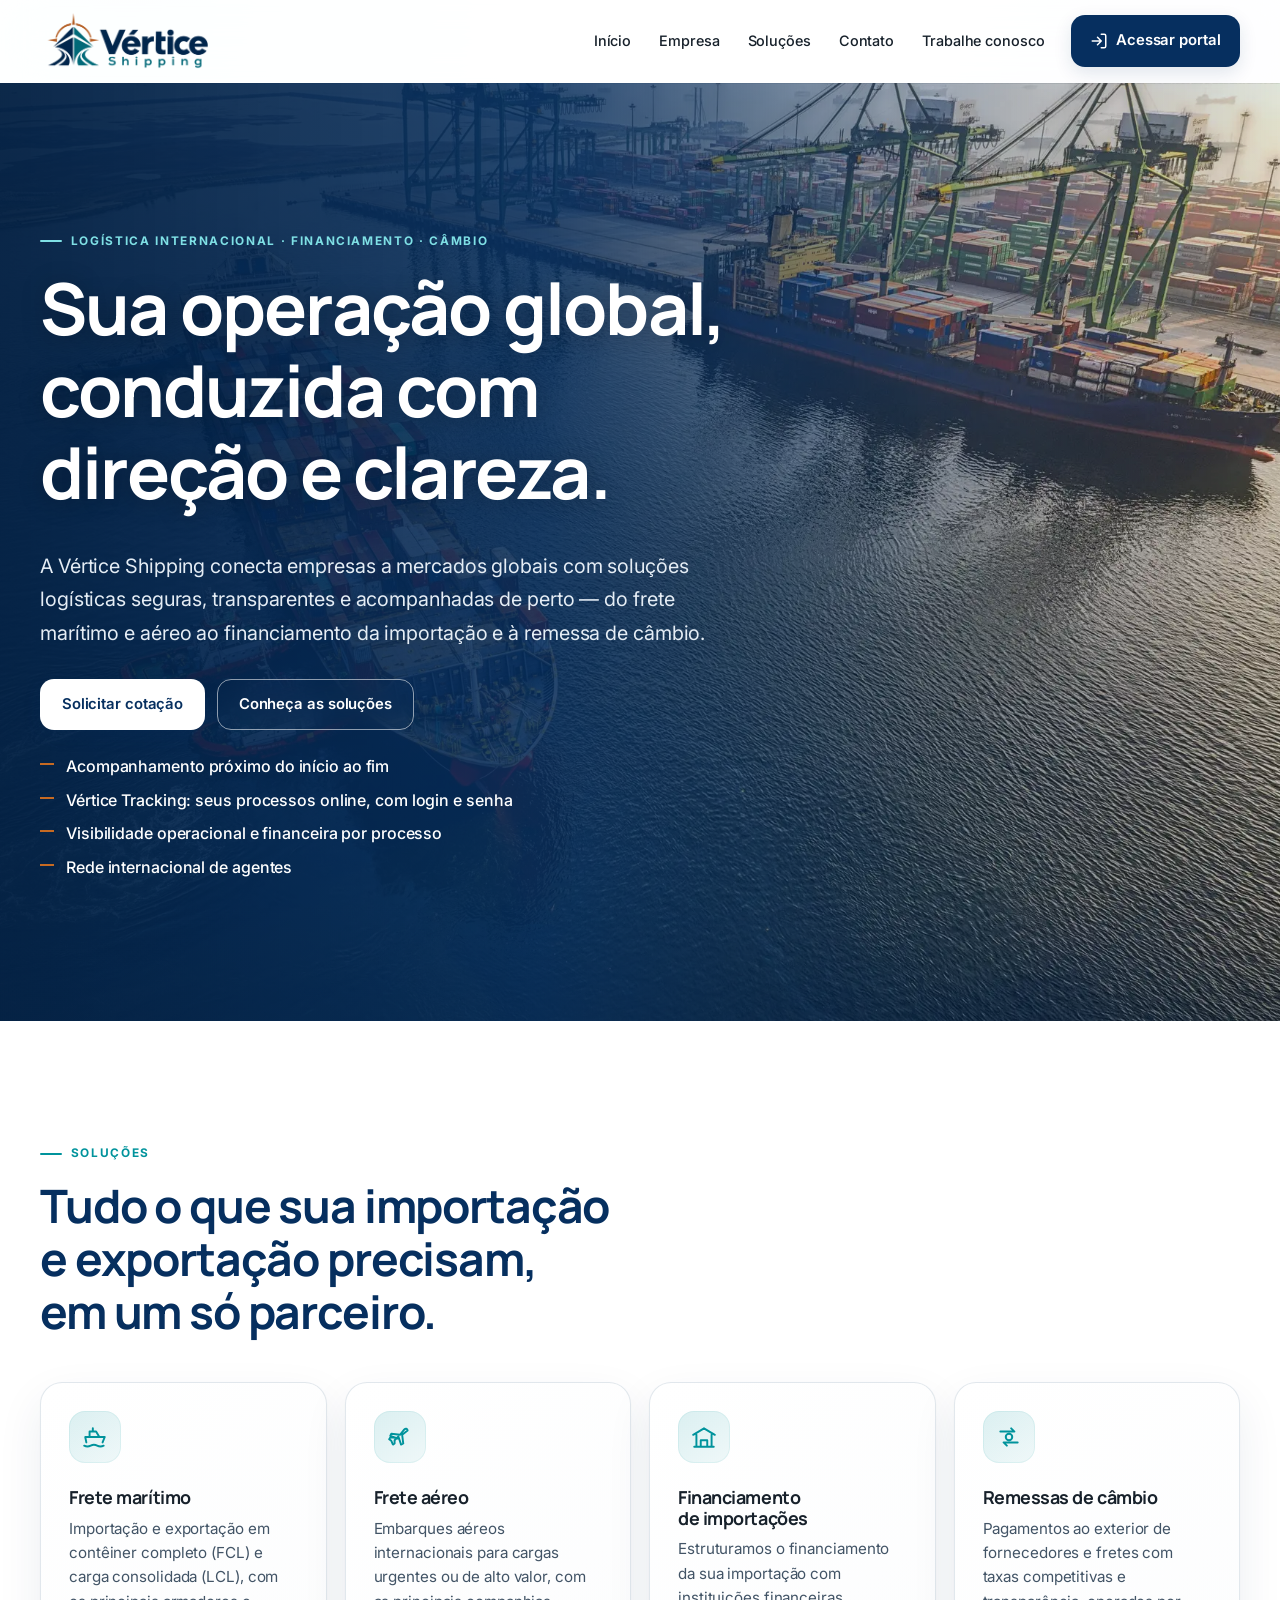
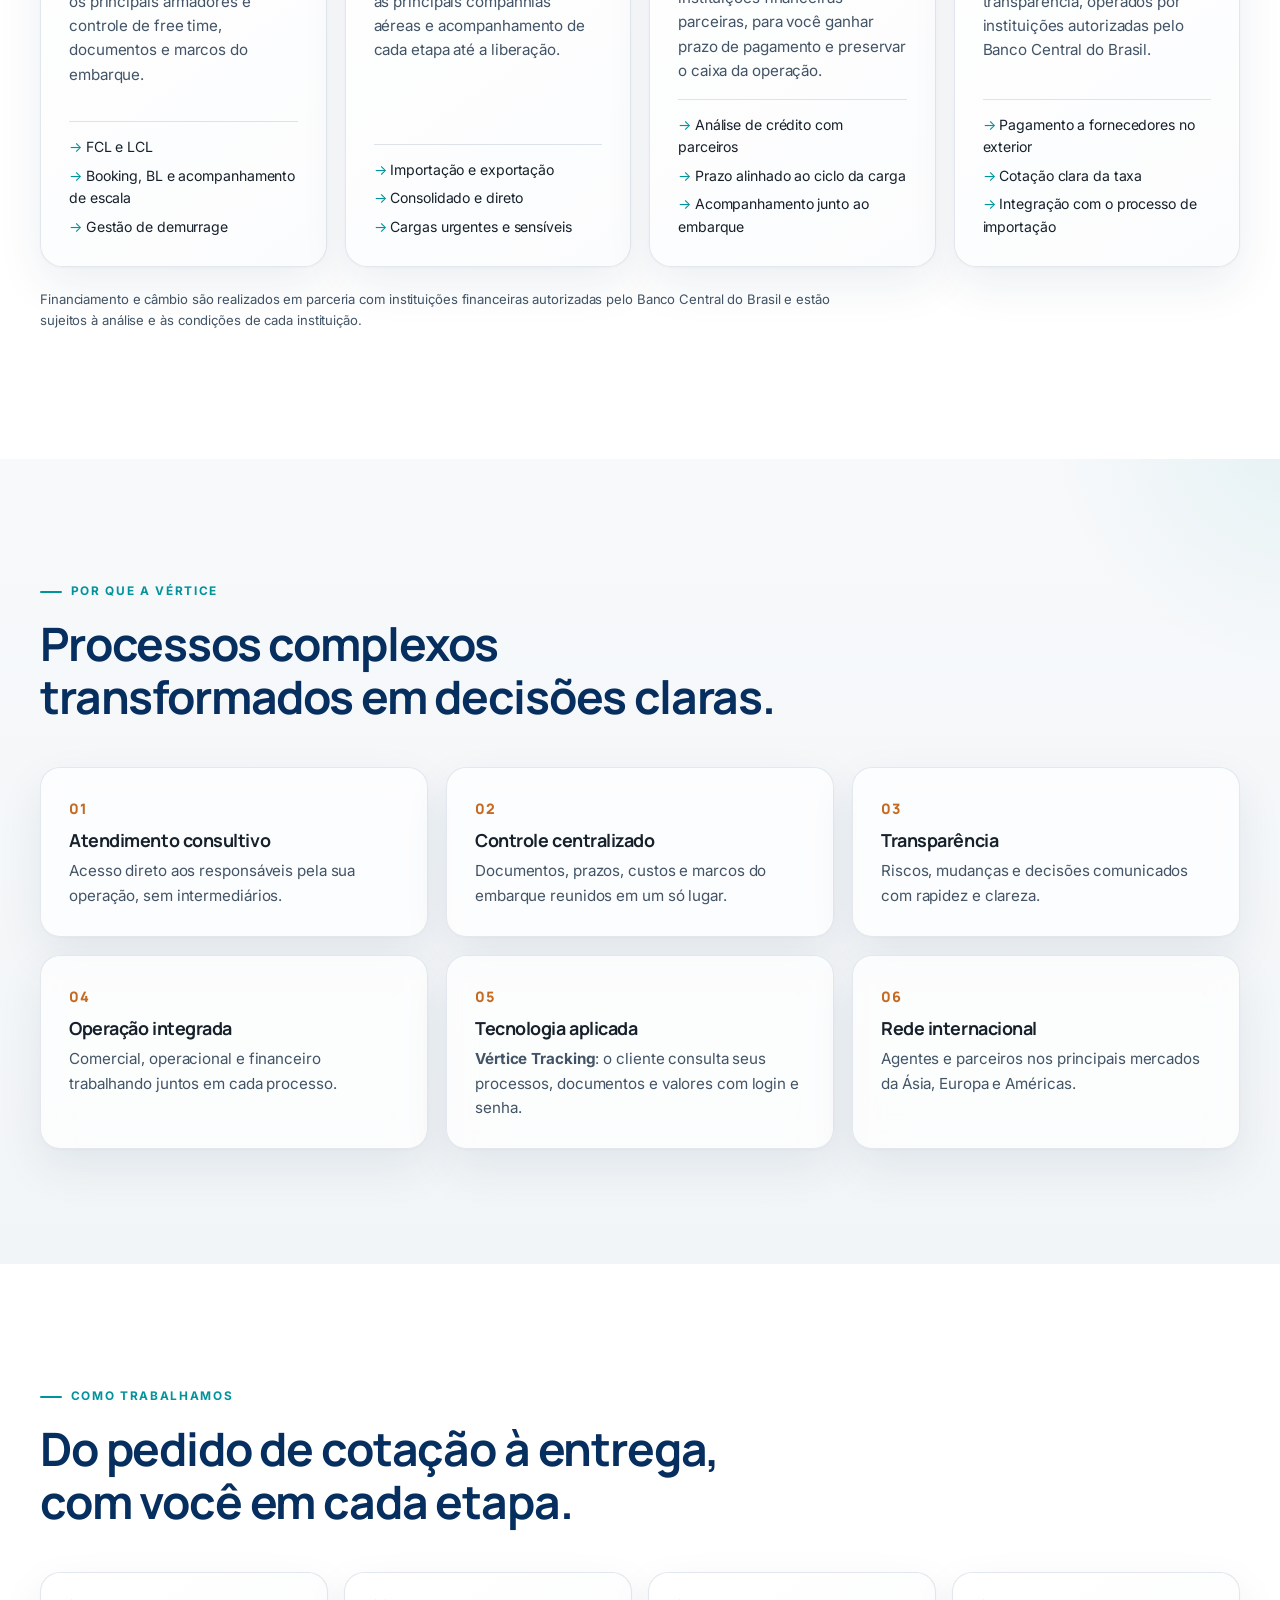
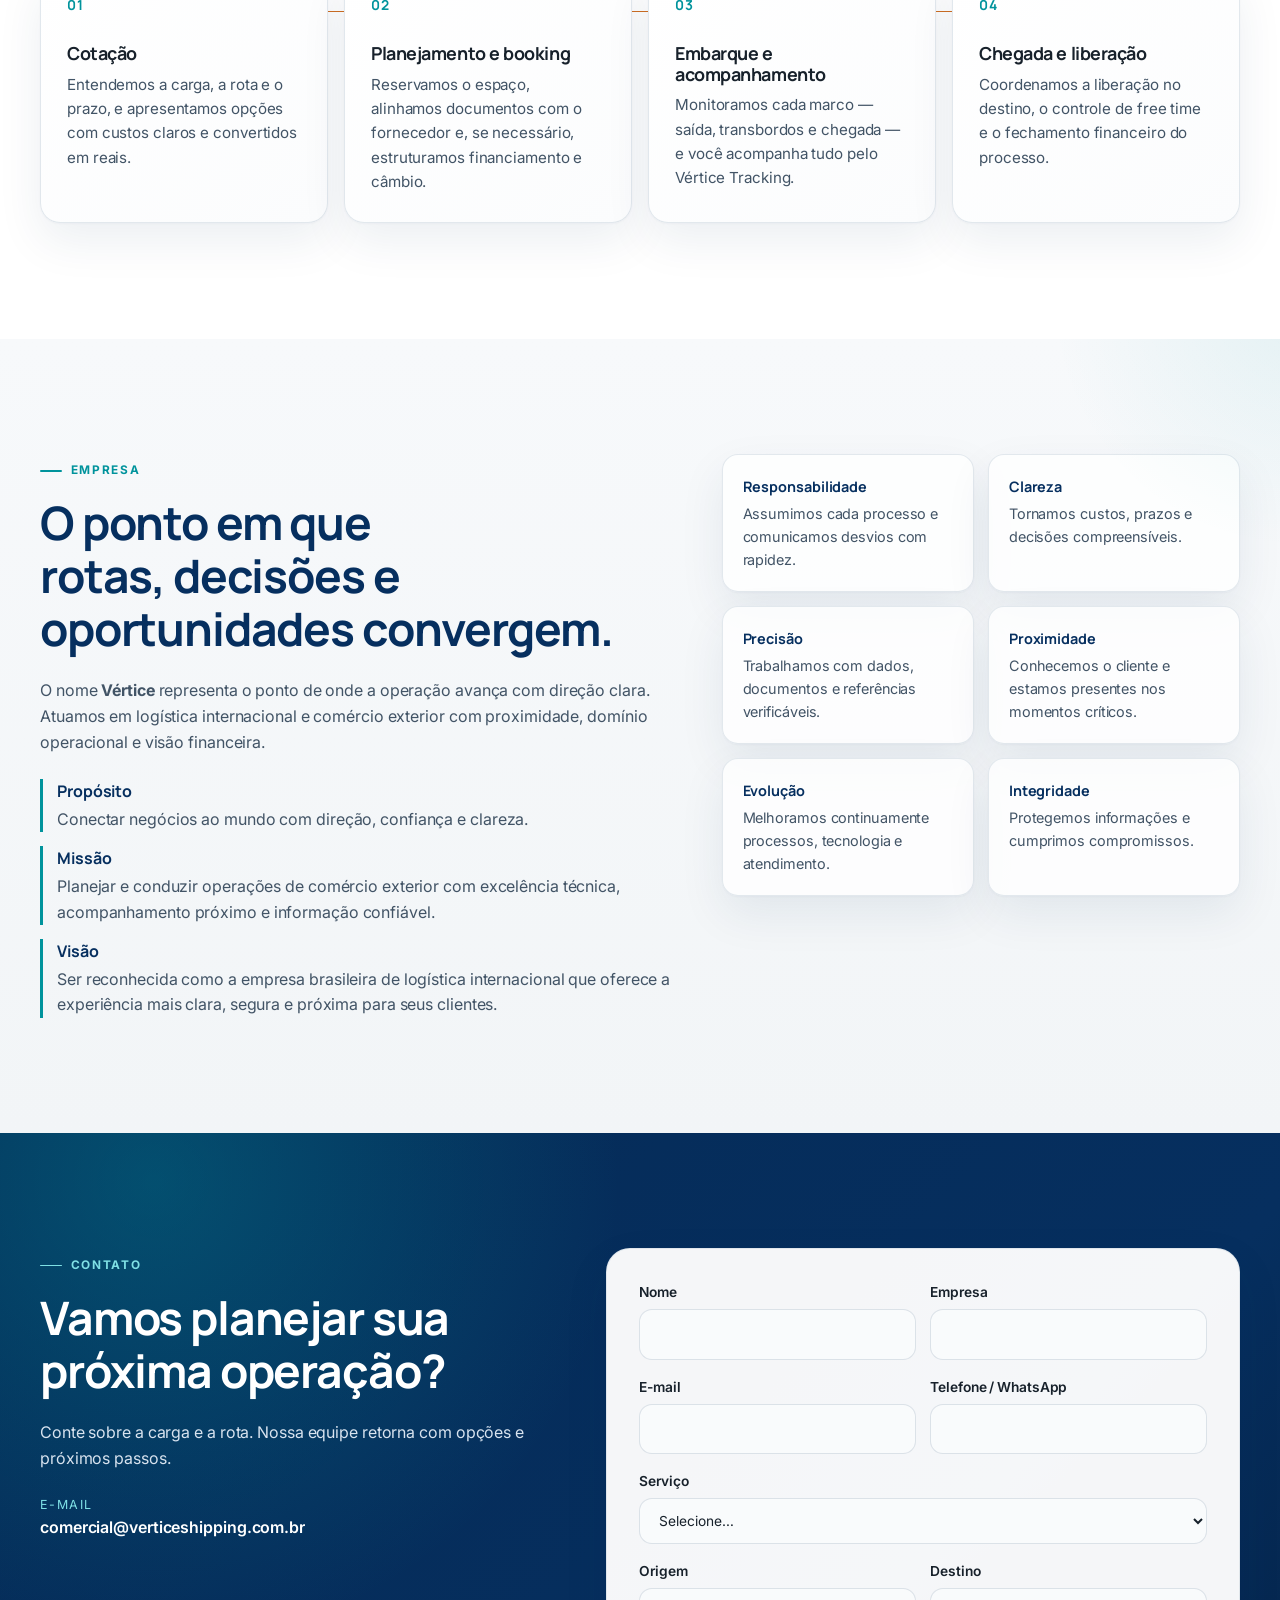
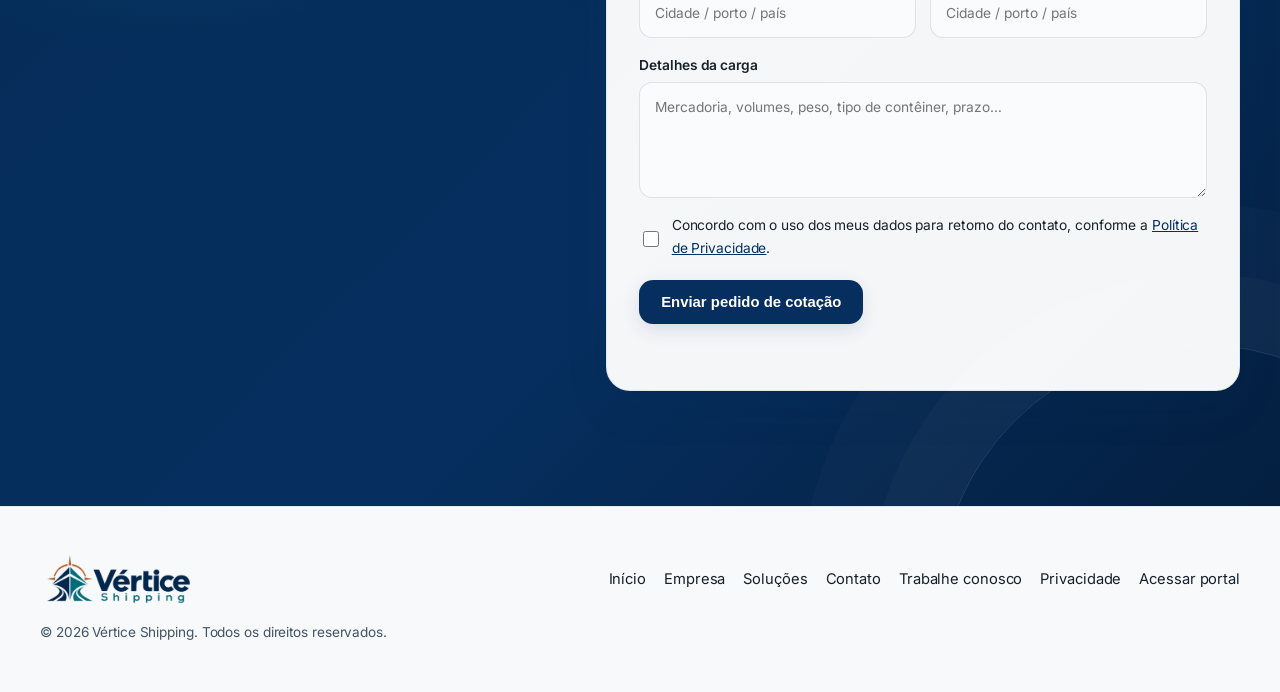
==== commit 77ab7ac2: "Revert "Reestrutura site institucional por soluções" This reverts commit b3beb03035361fd902a4739b020" ====
--- a/index.html
+++ b/index.html
@@ -20,7 +20,7 @@
   <link rel="apple-touch-icon" href="/assets/icon-180.png" />
   <link rel="preconnect" href="https://fonts.googleapis.com" />
   <link rel="preconnect" href="https://fonts.gstatic.com" crossorigin />
-  <link href="https://fonts.googleapis.com/css2?family=Inter:wght@400;500;600&amp;family=Manrope:wght@600;700;800&amp;display=swap" rel="stylesheet" />
+  <link href="https://fonts.googleapis.com/css2?family=Inter:wght@400;500;600&family=Manrope:wght@600;700;800&display=swap" rel="stylesheet" />
   <link rel="preload" as="image" href="/assets/hero-navio.webp" type="image/webp" media="(min-width: 761px)" />
   <link rel="preload" as="image" href="/assets/hero-navio-sm.webp" type="image/webp" media="(max-width: 760px)" />
   <link rel="stylesheet" href="/styles.css" />
@@ -28,7 +28,7 @@
   {"@context":"https://schema.org","@type":"Organization","name":"Vértice Shipping","url":"https://verticeshipping.com.br/","logo":"https://verticeshipping.com.br/assets/icon-512.png","description":"Logística internacional, financiamento de importações e remessas de câmbio.","areaServed":"BR"}
   </script>
 </head>
-<body class="home">
+<body>
   <a class="skip" href="#conteudo">Pular para o conteúdo</a>
 
   <header class="site-header" id="topo">
@@ -37,7 +37,7 @@
         <picture><source srcset="/assets/logo.webp" type="image/webp" /><img src="/assets/logo.png" alt="Vértice Shipping" width="180" height="59" /></picture>
       </a>
       <nav class="nav" id="menu" aria-label="Menu principal">
-        <a href="#inicio">Início</a><a href="#logistica">Logística</a><a href="#credito">Crédito</a><a href="#cambio">Câmbio</a><a href="#tracking">Tracking</a><a href="#contato">Contato</a>
+        <a href="#topo">Início</a><a href="#sobre">Empresa</a><a href="#servicos">Soluções</a><a href="#contato">Contato</a><a href="/trabalhe-conosco.html">Trabalhe conosco</a>
       </nav>
       <div class="header-actions">
         <a class="btn btn-portal" data-access href="/acesso.html">
@@ -50,15 +50,15 @@
   </header>
 
   <main id="conteudo">
-    <section class="hero hero-photo" id="inicio" aria-label="Apresentação">
+    <section class="hero hero-photo" aria-label="Apresentação">
       <div class="container hero-grid">
         <div class="hero-text">
-          <p class="eyebrow">Comércio exterior integrado</p>
-          <h1>Conectamos sua empresa ao mundo.</h1>
-          <p class="lead">Logística internacional, crédito e câmbio reunidos em uma operação clara, acompanhada de perto e apoiada por tecnologia.</p>
+          <p class="eyebrow">Logística internacional · Financiamento · Câmbio</p>
+          <h1>Sua operação global, conduzida com direção e clareza.</h1>
+          <p class="lead">A Vértice Shipping conecta empresas a mercados globais com soluções logísticas seguras, transparentes e acompanhadas de perto — do frete marítimo e aéreo ao financiamento da importação e à remessa de câmbio.</p>
           <div class="hero-cta">
             <a class="btn btn-light" href="#contato">Solicitar cotação</a>
-            <a class="btn btn-outline-light" href="#solucoes">Conheça as soluções</a>
+            <a class="btn btn-outline-light" href="#servicos">Conheça as soluções</a>
           </div>
           <ul class="hero-points">
             <li>Acompanhamento próximo do início ao fim</li>
@@ -70,11 +70,11 @@
       </div>
     </section>
 
-    <section class="section overview" id="solucoes">
+    <section class="section" id="servicos">
       <div class="container">
         <header class="section-head">
           <p class="eyebrow">Soluções</p>
-          <h2>Uma estrutura completa para operar no comércio exterior.</h2>
+          <h2>Tudo o que sua importação e exportação precisam, em um só parceiro.</h2>
         </header>
         <div class="cards">
           <article class="card">
@@ -103,92 +103,6 @@
           </article>
         </div>
         <p class="fineprint">Financiamento e câmbio são realizados em parceria com instituições financeiras autorizadas pelo Banco Central do Brasil e estão sujeitos à análise e às condições de cada instituição.</p>
-      </div>
-    </section>
-
-    <section class="section service-detail" id="logistica">
-      <div class="container service-layout">
-        <div class="service-copy">
-          <p class="eyebrow">Logística internacional</p>
-          <h2>Da origem à chegada, cada etapa sob controle.</h2>
-          <p class="service-lead">Planejamos e coordenamos importações e exportações marítimas e aéreas, conectando fornecedores, agentes, armadores, companhias aéreas e clientes em um fluxo único.</p>
-          <div class="service-columns">
-            <div><span>01</span><h3>Planejamento</h3><p>Rota, modalidade, equipamento, prazo e custos definidos antes do embarque.</p></div>
-            <div><span>02</span><h3>Execução</h3><p>Booking, documentos e marcos operacionais acompanhados de ponta a ponta.</p></div>
-            <div><span>03</span><h3>Chegada</h3><p>Controle de free time, devolução, pendências e encerramento do processo.</p></div>
-          </div>
-          <a class="text-link" href="#contato">Planejar uma operação <span>→</span></a>
-        </div>
-        <div class="service-visual logistics-visual" aria-label="Fluxo logístico internacional">
-          <div class="visual-route"><span>Origem</span><i></i><span>Embarque</span><i></i><span>Trânsito</span><i></i><span>Destino</span></div>
-          <strong>Visibilidade em cada marco</strong>
-          <p>Informação operacional e financeira organizada por processo.</p>
-        </div>
-      </div>
-    </section>
-
-    <section class="section alt service-detail" id="credito">
-      <div class="container service-layout reverse">
-        <div class="service-visual finance-visual" aria-hidden="true">
-          <span class="finance-tag">Crédito internacional</span>
-          <div class="finance-line"><small>Compra</small><b>01</b></div>
-          <div class="finance-line"><small>Embarque</small><b>02</b></div>
-          <div class="finance-line"><small>Prazo</small><b>03</b></div>
-          <div class="finance-line"><small>Liquidação</small><b>04</b></div>
-        </div>
-        <div class="service-copy">
-          <p class="eyebrow">Crédito para importação</p>
-          <h2>Mais prazo para importar, sem perder o ritmo do caixa.</h2>
-          <p class="service-lead">Estruturamos alternativas de financiamento com parceiros financeiros, alinhadas ao ciclo da carga e à capacidade da empresa.</p>
-          <ul class="detail-list">
-            <li>Financiamento de máquinas e equipamentos</li>
-            <li>Crédito internacional europeu</li>
-            <li>Operações estruturadas com BL como garantia</li>
-            <li>Análise e acompanhamento integrados ao embarque</li>
-          </ul>
-          <p class="fineprint">Sujeito à análise de crédito, elegibilidade, documentação e condições da instituição financeira parceira.</p>
-          <a class="text-link" href="#contato">Avaliar uma operação <span>→</span></a>
-        </div>
-      </div>
-    </section>
-
-    <section class="section service-detail" id="cambio">
-      <div class="container service-layout">
-        <div class="service-copy">
-          <p class="eyebrow">Câmbio</p>
-          <h2>Pagamentos internacionais conectados à operação.</h2>
-          <p class="service-lead">Apoiamos remessas para fornecedores e pagamentos de fretes no exterior com cotação clara, documentação organizada e integração ao processo de importação.</p>
-          <ul class="detail-list">
-            <li>Pagamento a fornecedores internacionais</li>
-            <li>Remessas de frete e despesas no exterior</li>
-            <li>Taxas e condições apresentadas com transparência</li>
-            <li>Operação por instituições autorizadas pelo Banco Central</li>
-          </ul>
-          <a class="text-link" href="#contato">Solicitar uma cotação <span>→</span></a>
-        </div>
-        <div class="service-visual fx-visual" aria-label="Conversão de moedas para pagamentos internacionais">
-          <span class="currency">BRL</span><span class="exchange-mark">⇄</span>
-          <div><span class="currency">USD</span><span class="currency">EUR</span><span class="currency">CNY</span></div>
-          <p>Cotação, documentação e pagamento em um fluxo coordenado.</p>
-        </div>
-      </div>
-    </section>
-
-    <section class="section tracking-section" id="tracking">
-      <div class="container tracking-layout">
-        <div>
-          <p class="eyebrow light">Vértice Tracking</p>
-          <h2>Seu embarque sempre à vista.</h2>
-          <p>Um ambiente exclusivo para acompanhar processos, documentos, prazos, valores de venda e eventos da operação com segurança.</p>
-          <ul class="tracking-list"><li>Status e linha do tempo</li><li>Documentos centralizados</li><li>Acesso por empresa ou família empresarial</li><li>Visibilidade sem exposição de custos internos</li></ul>
-          <a class="btn btn-light" data-access href="/acesso.html">Acessar Vértice Tracking</a>
-        </div>
-        <div class="tracking-window" aria-label="Exemplo visual do Vértice Tracking">
-          <div class="window-top"><i></i><i></i><i></i><span>VS-IMP-0001</span></div>
-          <div class="shipment-card"><small>Embarque marítimo</small><strong>Shanghai → Itajaí</strong><span>Em trânsito</span></div>
-          <div class="tracking-timeline"><i class="done"></i><i class="done"></i><i class="active"></i><i></i></div>
-          <div class="tracking-data"><span><small>ETD</small><b>12 OUT</b></span><span><small>ETA</small><b>19 NOV</b></span><span><small>Equipamento</small><b>40HC</b></span></div>
-        </div>
       </div>
     </section>
 
@@ -294,7 +208,7 @@
   <footer class="site-footer">
     <div class="container footer-inner">
       <img src="/assets/logo.png" alt="Vértice Shipping" width="150" height="49" loading="lazy" />
-      <nav aria-label="Rodapé"><a href="#inicio">Início</a><a href="#logistica">Logística</a><a href="#credito">Crédito</a><a href="#cambio">Câmbio</a><a href="#tracking">Tracking</a><a href="#sobre">Empresa</a><a href="#contato">Contato</a><a href="/trabalhe-conosco.html">Trabalhe conosco</a><a href="/privacidade.html">Privacidade</a><a data-access href="/acesso.html">Acessar portal</a></nav>
+      <nav aria-label="Rodapé"><a href="#topo">Início</a><a href="#sobre">Empresa</a><a href="#servicos">Soluções</a><a href="#contato">Contato</a><a href="/trabalhe-conosco.html">Trabalhe conosco</a><a href="/privacidade.html">Privacidade</a><a data-access href="/acesso.html">Acessar portal</a></nav>
       <p>© <span id="ano">2026</span> Vértice Shipping. Todos os direitos reservados.</p>
     </div>
   </footer>
--- a/styles.css
+++ b/styles.css
@@ -265,98 +265,3 @@
   .steps li:not(:last-child)::after { display: none; }
   .form, .access { padding: 24px; border-radius: 22px; }
 }
-
-/* Página institucional — narrativa de serviços */
-.home .site-header { position: fixed; inset: 0 0 auto; background: transparent; border: 0; padding-inline: 16px; }
-.home .header-inner { margin-top: 0; height: 78px; padding: 0 18px; border: 1px solid rgba(255,255,255,.12); border-top: 0; border-radius: 0 0 20px 20px; background: rgba(4,31,64,.88); backdrop-filter: blur(20px) saturate(145%); box-shadow: 0 14px 40px rgba(3,22,44,.16); }
-.home .site-header.scrolled .header-inner { background: rgba(4,31,64,.96); box-shadow: 0 16px 44px rgba(3,22,44,.24); }
-.home .brand { flex: 0 0 auto; padding: 5px 10px; border-radius: 12px; background: #fff; }
-.home .brand img { width: 146px; }
-.home .nav { gap: 20px; }
-.home .nav a { color: rgba(255,255,255,.88); }
-.home .nav a:hover { color: #fff; }
-.home .btn-portal { background: var(--teal); box-shadow: none; }
-.overview { padding-bottom: clamp(64px,8vw,104px); }
-.service-detail { border-top: 1px solid rgba(6,47,95,.07); }
-.service-layout { display: grid; grid-template-columns: 1.08fr .92fr; gap: clamp(42px,7vw,94px); align-items: center; }
-.service-layout.reverse { grid-template-columns: .92fr 1.08fr; }
-.service-copy { max-width: 680px; }
-.service-lead { font-size: clamp(1.05rem,1.5vw,1.2rem); line-height: 1.75; }
-.service-columns { display: grid; grid-template-columns: repeat(3,1fr); gap: 16px; margin: 30px 0; }
-.service-columns div { padding-top: 16px; border-top: 1px solid var(--line); }
-.service-columns span { color: var(--teal); font: 700 .76rem Manrope,sans-serif; letter-spacing: .1em; }
-.service-columns h3 { margin: 8px 0 6px; }
-.service-columns p { font-size: .88rem; margin: 0; }
-.detail-list { list-style: none; padding: 0; margin: 24px 0; display: grid; grid-template-columns: 1fr 1fr; gap: 12px 20px; }
-.detail-list li { position: relative; padding-left: 22px; color: var(--ink); }
-.detail-list li::before { content: ""; position: absolute; left: 0; top: .62em; width: 11px; height: 2px; background: var(--copper); }
-.text-link { display: inline-flex; gap: 9px; align-items: center; color: var(--navy); font-weight: 700; text-decoration: none; }
-.text-link span { color: var(--teal); transition: transform .18s; }
-.text-link:hover span { transform: translateX(4px); }
-.service-visual { min-height: 440px; border-radius: 30px; padding: clamp(28px,4vw,48px); color: #fff; background: linear-gradient(145deg,#073668,#041F40); box-shadow: 0 34px 80px rgba(6,47,95,.2); overflow: hidden; }
-.logistics-visual { display: flex; flex-direction: column; justify-content: flex-end; background: radial-gradient(circle at 70% 20%,rgba(0,147,156,.42),transparent 40%),linear-gradient(145deg,#073668,#041F40); }
-.logistics-visual strong { font: 700 clamp(1.45rem,3vw,2.25rem) Manrope,sans-serif; }
-.logistics-visual p { color: #C9D8E8; }
-.visual-route { display: grid; grid-template-columns: auto 1fr auto 1fr auto 1fr auto; align-items: center; margin: auto 0; font-size: .72rem; font-weight: 700; text-transform: uppercase; letter-spacing: .06em; }
-.visual-route span { display: grid; place-items: center; width: 68px; aspect-ratio: 1; border-radius: 50%; background: rgba(255,255,255,.1); border: 1px solid rgba(255,255,255,.28); text-align: center; }
-.visual-route i { height: 1px; background: linear-gradient(90deg,rgba(127,224,229,.35),#7FE0E5); }
-.finance-visual { display: grid; align-content: center; gap: 10px; background: radial-gradient(circle at 20% 10%,rgba(198,106,34,.28),transparent 35%),linear-gradient(145deg,#073668,#041F40); }
-.finance-tag { margin-bottom: 20px; color: #7FE0E5; font-size: .75rem; font-weight: 700; letter-spacing: .12em; text-transform: uppercase; }
-.finance-line { display: flex; align-items: center; justify-content: space-between; padding: 16px 18px; border-radius: 15px; background: rgba(255,255,255,.08); border: 1px solid rgba(255,255,255,.12); }
-.finance-line small { font-size: .9rem; }
-.finance-line b { color: #7FE0E5; }
-.fx-visual { display: grid; align-content: center; justify-items: center; gap: 26px; background: radial-gradient(circle at 50% 30%,rgba(0,147,156,.4),transparent 42%),linear-gradient(145deg,#073668,#041F40); }
-.fx-visual > div { display: flex; gap: 10px; }
-.currency { display: inline-grid; place-items: center; min-width: 82px; height: 58px; padding: 0 16px; border-radius: 15px; background: rgba(255,255,255,.1); border: 1px solid rgba(255,255,255,.22); font: 700 1rem Manrope,sans-serif; }
-.exchange-mark { font-size: 2.1rem; color: #7FE0E5; }
-.fx-visual p { text-align: center; color: #C9D8E8; max-width: 310px; }
-.tracking-section { color: #D8E3EF; background: radial-gradient(circle at 15% 0%,rgba(0,147,156,.38),transparent 34%),linear-gradient(135deg,#041F40,#062F5F 62%,#073668); }
-.tracking-section h2 { color: #fff; }
-.tracking-layout { display: grid; grid-template-columns: .9fr 1.1fr; gap: clamp(42px,7vw,90px); align-items: center; }
-.tracking-list { list-style: none; padding: 0; margin: 24px 0 30px; display: grid; grid-template-columns: 1fr 1fr; gap: 11px 20px; }
-.tracking-list li::before { content: "✓"; color: #7FE0E5; margin-right: 8px; }
-.tracking-window { padding: 16px; border-radius: 24px; color: var(--text); background: rgba(255,255,255,.96); box-shadow: 0 35px 90px rgba(0,0,0,.25); transform: rotate(1deg); }
-.window-top { display: flex; align-items: center; gap: 6px; padding: 2px 4px 14px; border-bottom: 1px solid var(--line); }
-.window-top i { width: 8px; height: 8px; border-radius: 50%; background: #DDE4EA; }
-.window-top span { margin-left: auto; font-size: .7rem; font-weight: 700; color: var(--navy); }
-.shipment-card { display: grid; gap: 5px; padding: 22px 12px; }
-.shipment-card small { color: var(--teal); font-weight: 700; }
-.shipment-card strong { color: var(--navy); font: 700 1.35rem Manrope,sans-serif; }
-.shipment-card > span { justify-self: start; padding: 5px 10px; border-radius: 999px; color: #08736D; background: #E1F4F1; font-size: .72rem; font-weight: 700; }
-.tracking-timeline { display: flex; align-items: center; padding: 12px; }
-.tracking-timeline::before { content: ""; height: 2px; flex: 1; background: linear-gradient(90deg,var(--teal) 58%,#DDE4EA 58%); order: 2; }
-.tracking-timeline i { position: relative; z-index: 1; width: 15px; height: 15px; border-radius: 50%; background: #DDE4EA; border: 3px solid #fff; box-shadow: 0 0 0 1px #DDE4EA; }
-.tracking-timeline i:not(:first-child) { margin-left: calc((100% - 60px)/3); }
-.tracking-timeline i.done,.tracking-timeline i.active { background: var(--teal); box-shadow: 0 0 0 1px var(--teal); }
-.tracking-timeline::before { display: none; }
-.tracking-data { display: grid; grid-template-columns: repeat(3,1fr); gap: 8px; padding: 12px; }
-.tracking-data span { padding: 12px; border-radius: 13px; background: var(--mist); }
-.tracking-data small,.tracking-data b { display: block; }
-.tracking-data small { font-size: .66rem; }
-.tracking-data b { color: var(--navy); font-size: .82rem; }
-@media (max-width: 1080px) { .home .nav { gap: 14px; } .home .nav a { font-size: .82rem; } }
-@media (max-width: 900px) {
-  .home .header-inner { position: relative; }
-  .home .nav { top: 78px; left: 18px; right: 18px; border-radius: 0 0 18px 18px; background: rgba(4,31,64,.98); border: 1px solid rgba(255,255,255,.12); }
-  .home .nav a { color: #fff; border-color: rgba(255,255,255,.1); }
-  .home .menu-toggle { background: rgba(255,255,255,.1); border-color: rgba(255,255,255,.18); }
-  .home .menu-toggle span { background: #fff; }
-  .service-layout,.service-layout.reverse,.tracking-layout { grid-template-columns: 1fr; }
-  .service-layout.reverse .service-visual { order: 2; }
-}
-@media (max-width: 600px) {
-  .home .site-header { padding-inline: 8px; }
-  .home .header-inner { height: 70px; padding-inline: 12px; }
-  .home .brand img { width: 118px; }
-  .home .nav { top: 70px; left: 12px; right: 12px; }
-  .home .btn-portal { font-size: 0; width: 42px; padding: 0; }
-  .home .btn-portal svg { width: 19px; }
-  .service-columns,.detail-list,.tracking-list { grid-template-columns: 1fr; }
-  .service-visual { min-height: 350px; border-radius: 24px; }
-  .visual-route { grid-template-columns: 1fr 1fr; gap: 10px; }
-  .visual-route i { display: none; }
-  .visual-route span { width: 100%; aspect-ratio: auto; min-height: 54px; border-radius: 14px; }
-  .currency { min-width: 64px; }
-  .tracking-window { transform: none; }
-  .tracking-data { grid-template-columns: 1fr 1fr 1fr; }
-}
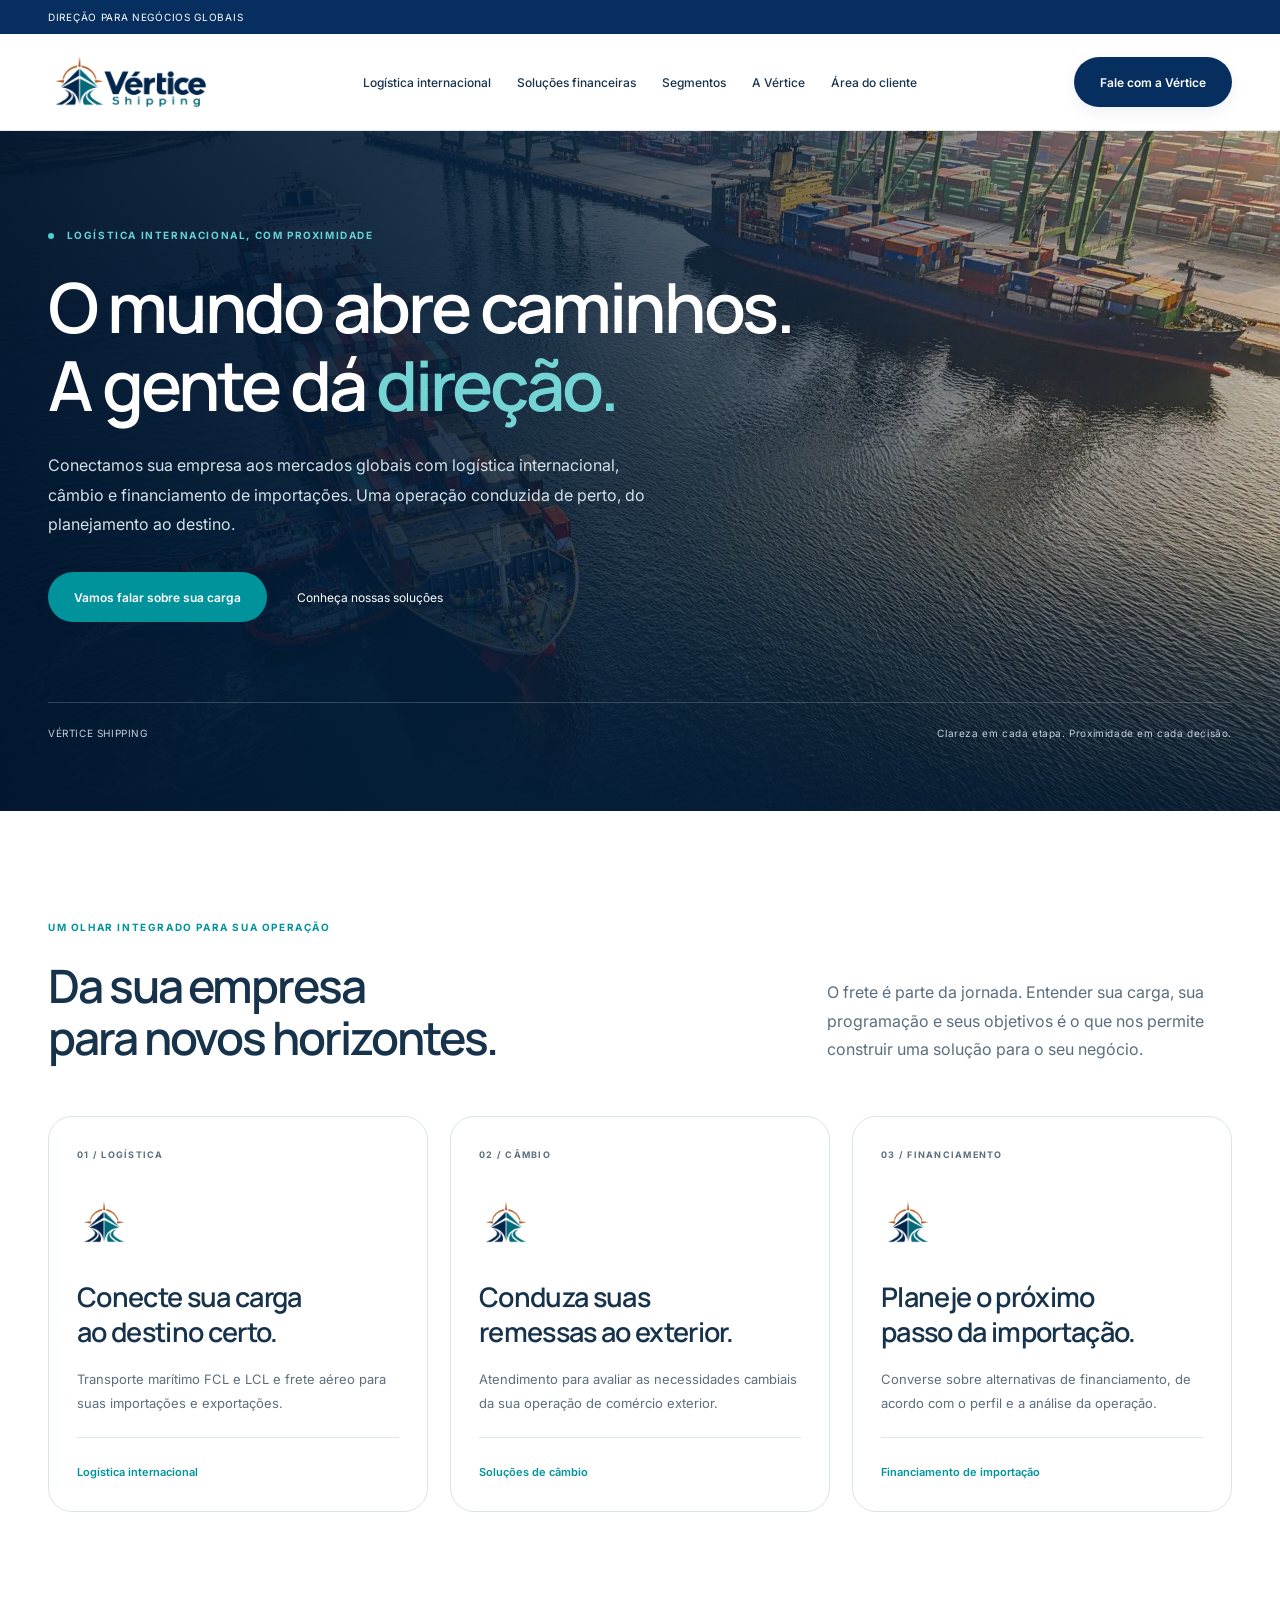
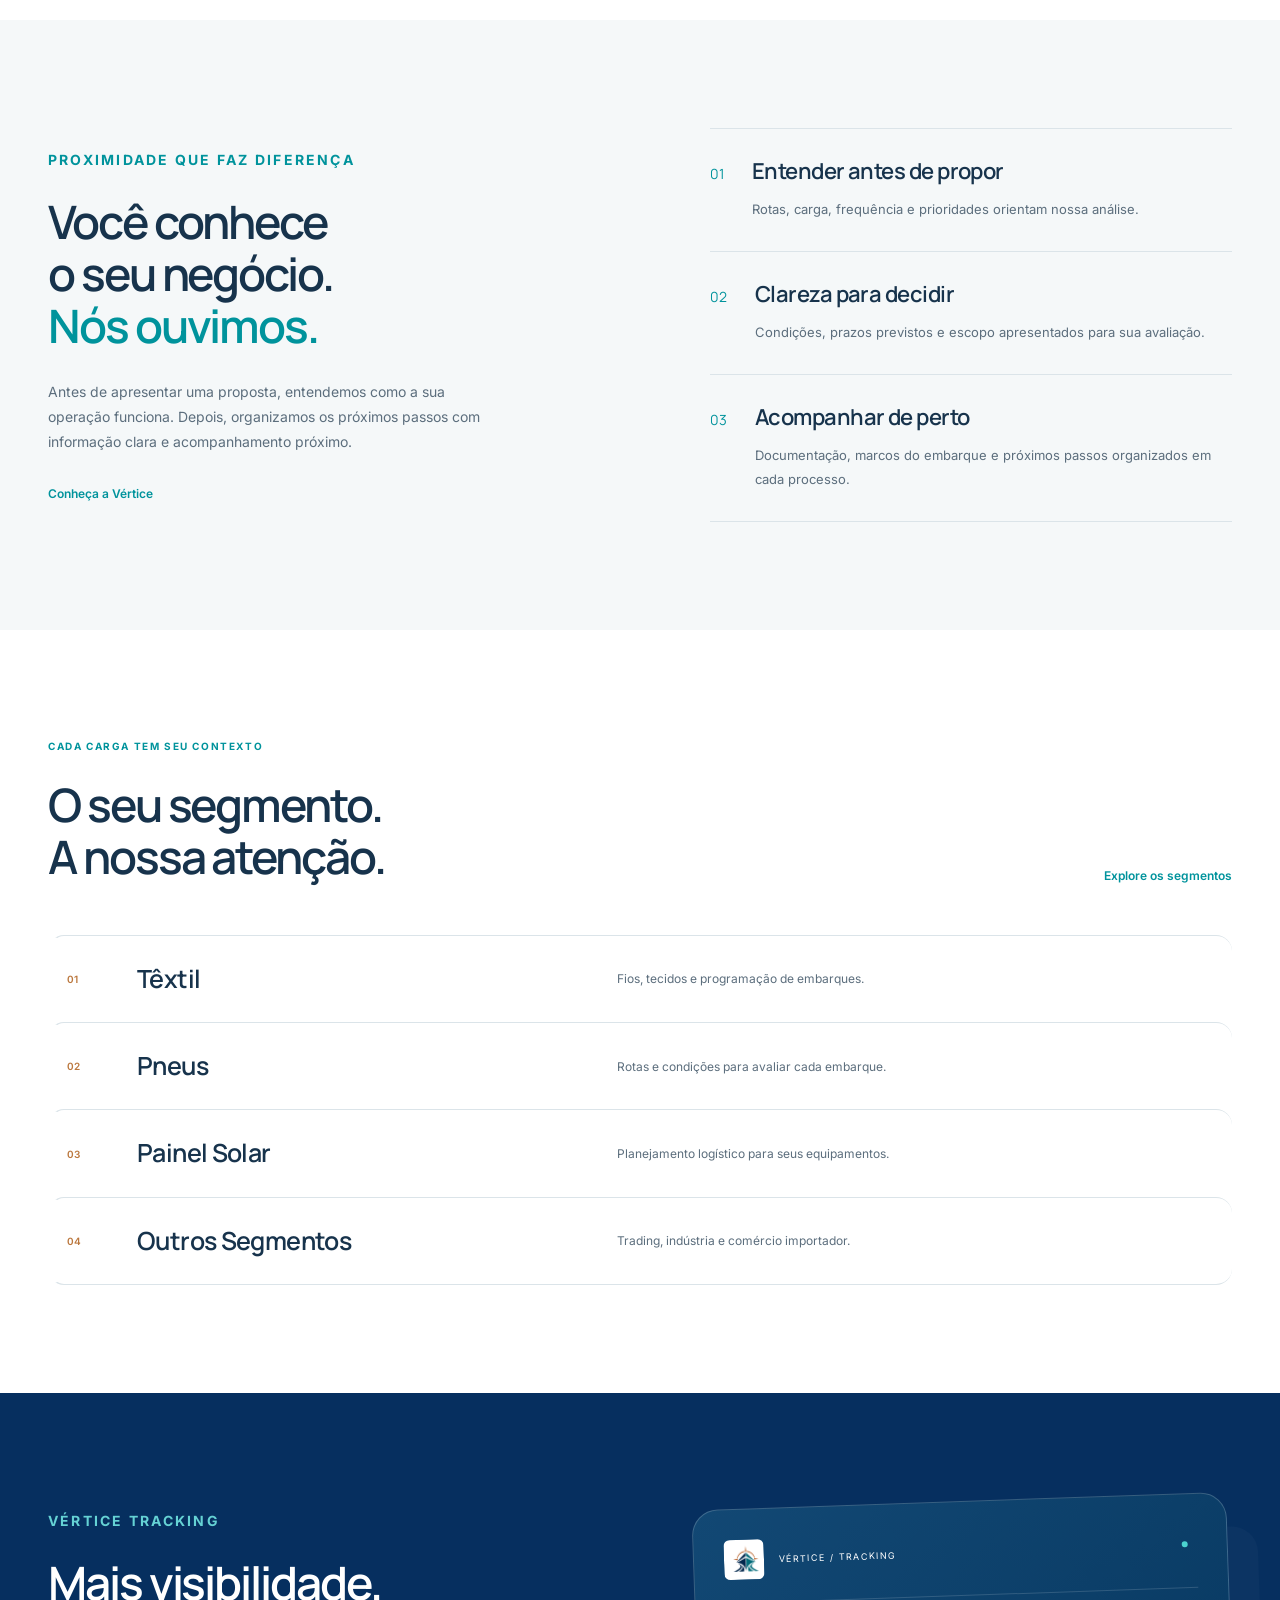
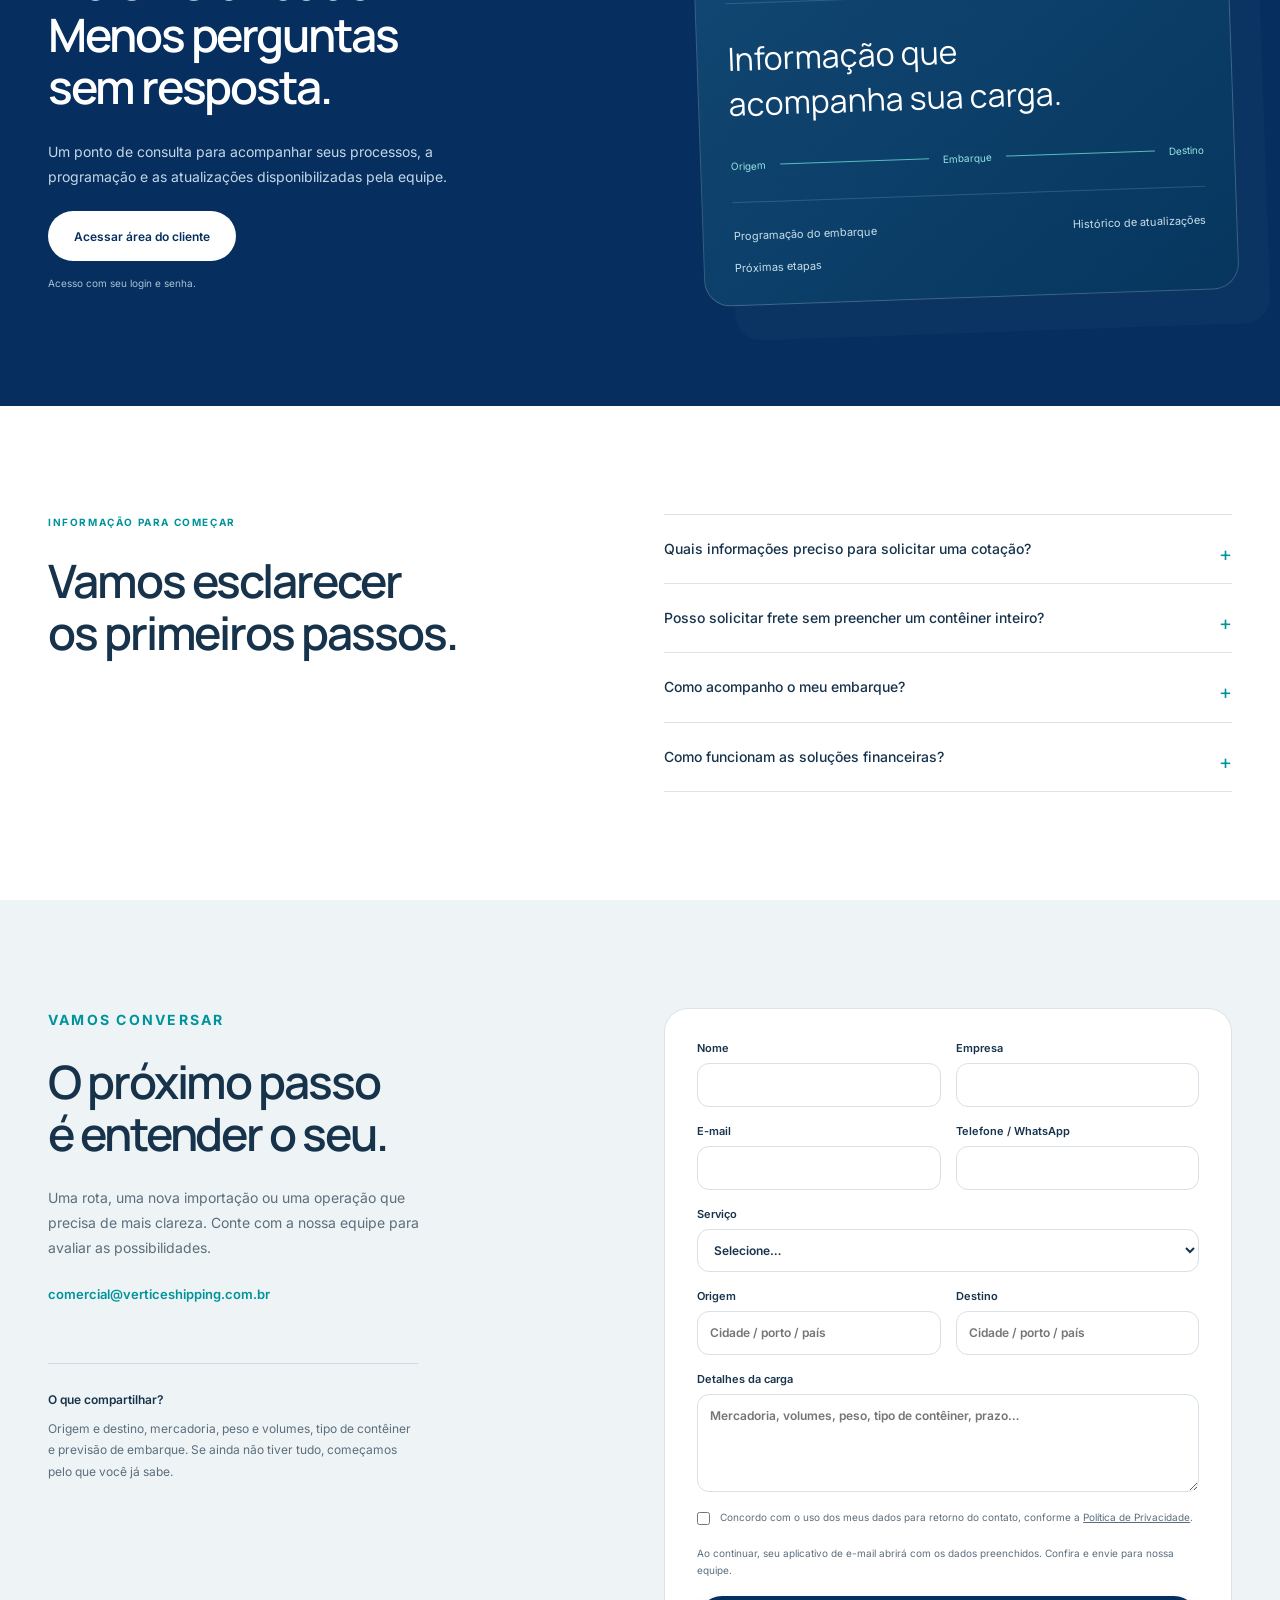
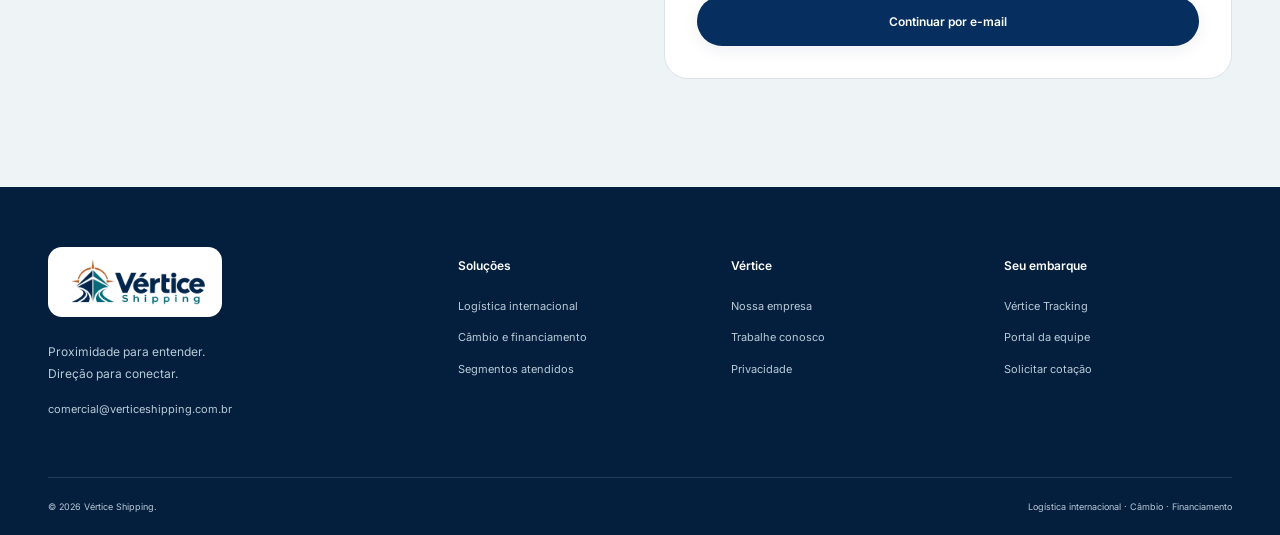
==== commit 5f630857: "Publica novo institucional Vértice aprovado" ====
--- a/index.html
+++ b/index.html
@@ -1,178 +1,11 @@
-<!doctype html>
-<html lang="pt-BR">
-<head>
-  <meta charset="utf-8" />
-  <meta name="viewport" content="width=device-width, initial-scale=1" />
-  <title>Vértice Shipping — Logística internacional, financiamento de importações e câmbio</title>
-  <meta name="description" content="Frete marítimo e aéreo internacional, financiamento de importações e remessas de câmbio, com acompanhamento próximo do início ao fim do embarque." />
-  <link rel="canonical" href="https://verticeshipping.com.br/" />
-  <meta name="theme-color" content="#062F5F" />
-  <meta property="og:type" content="website" />
-  <meta property="og:locale" content="pt_BR" />
-  <meta property="og:site_name" content="Vértice Shipping" />
-  <meta property="og:title" content="Vértice Shipping — Logística internacional com direção" />
-  <meta property="og:description" content="Frete marítimo e aéreo, financiamento de importações e remessas de câmbio, com acompanhamento próximo e informação clara." />
-  <meta property="og:url" content="https://verticeshipping.com.br/" />
-  <meta property="og:image" content="https://verticeshipping.com.br/assets/og-image.png" />
-  <meta name="twitter:card" content="summary_large_image" />
-  <link rel="icon" href="/favicon.ico" sizes="any" />
-  <link rel="icon" type="image/png" sizes="32x32" href="/assets/icon-32.png" />
-  <link rel="apple-touch-icon" href="/assets/icon-180.png" />
-  <link rel="preconnect" href="https://fonts.googleapis.com" />
-  <link rel="preconnect" href="https://fonts.gstatic.com" crossorigin />
-  <link href="https://fonts.googleapis.com/css2?family=Inter:wght@400;500;600&family=Manrope:wght@600;700;800&display=swap" rel="stylesheet" />
-  <link rel="preload" as="image" href="/assets/hero-navio.webp" type="image/webp" media="(min-width: 761px)" />
-  <link rel="preload" as="image" href="/assets/hero-navio-sm.webp" type="image/webp" media="(max-width: 760px)" />
-  <link rel="stylesheet" href="/styles.css" />
-  <script type="application/ld+json">
-  {"@context":"https://schema.org","@type":"Organization","name":"Vértice Shipping","url":"https://verticeshipping.com.br/","logo":"https://verticeshipping.com.br/assets/icon-512.png","description":"Logística internacional, financiamento de importações e remessas de câmbio.","areaServed":"BR"}
-  </script>
-</head>
-<body>
-  <a class="skip" href="#conteudo">Pular para o conteúdo</a>
-
-  <header class="site-header" id="topo">
-    <div class="container header-inner">
-      <a href="/" class="brand" aria-label="Vértice Shipping — página inicial">
-        <picture><source srcset="/assets/logo.webp" type="image/webp" /><img src="/assets/logo.png" alt="Vértice Shipping" width="180" height="59" /></picture>
-      </a>
-      <nav class="nav" id="menu" aria-label="Menu principal">
-        <a href="#topo">Início</a><a href="#sobre">Empresa</a><a href="#servicos">Soluções</a><a href="#contato">Contato</a><a href="/trabalhe-conosco.html">Trabalhe conosco</a>
-      </nav>
-      <div class="header-actions">
-        <a class="btn btn-portal" data-access href="/acesso.html">
-          <svg aria-hidden="true" viewBox="0 0 24 24" width="18" height="18"><path fill="none" stroke="currentColor" stroke-width="2" stroke-linecap="round" stroke-linejoin="round" d="M15 3h4a2 2 0 0 1 2 2v14a2 2 0 0 1-2 2h-4M10 17l5-5-5-5M15 12H3"/></svg>
-          Acessar portal
-        </a>
-        <button class="menu-toggle" aria-controls="menu" aria-expanded="false" aria-label="Abrir menu"><span></span><span></span><span></span></button>
-      </div>
-    </div>
-  </header>
-
-  <main id="conteudo">
-    <section class="hero hero-photo" aria-label="Apresentação">
-      <div class="container hero-grid">
-        <div class="hero-text">
-          <p class="eyebrow">Logística internacional · Financiamento · Câmbio</p>
-          <h1>Sua operação global, conduzida com direção e clareza.</h1>
-          <p class="lead">A Vértice Shipping conecta empresas a mercados globais com soluções logísticas seguras, transparentes e acompanhadas de perto — do frete marítimo e aéreo ao financiamento da importação e à remessa de câmbio.</p>
-          <div class="hero-cta">
-            <a class="btn btn-light" href="#contato">Solicitar cotação</a>
-            <a class="btn btn-outline-light" href="#servicos">Conheça as soluções</a>
-          </div>
-          <ul class="hero-points">
-            <li>Acompanhamento próximo do início ao fim</li>
-            <li>Vértice Tracking: seus processos online, com login e senha</li>
-            <li>Visibilidade operacional e financeira por processo</li>
-            <li>Rede internacional de agentes</li>
-          </ul>
-        </div>
-      </div>
-    </section>
-
-    <section class="section" id="servicos">
-      <div class="container">
-        <header class="section-head">
-          <p class="eyebrow">Soluções</p>
-          <h2>Tudo o que sua importação e exportação precisam, em um só parceiro.</h2>
-        </header>
-        <div class="cards">
-          <article class="card">
-            <div class="icon"><svg viewBox="0 0 24 24"><path d="M2 20c2 1 4 1 6 0s4-1 6 0 4 1 6 0M4 17l-1-5h18l-2 5M7 12V7h6l3 5M10 7V4"/></svg></div>
-            <h3>Frete marítimo</h3>
-            <p>Importação e exportação em contêiner completo (FCL) e carga consolidada (LCL), com os principais armadores e controle de free time, documentos e marcos do embarque.</p>
-            <ul><li>FCL e LCL</li><li>Booking, BL e acompanhamento de escala</li><li>Gestão de demurrage</li></ul>
-          </article>
-          <article class="card">
-            <div class="icon"><svg viewBox="0 0 24 24"><path d="M10.5 13.5 3 11l1-2 8 1 4-5c1-1 3-1 3 1l-5 4 1 8-2 1-2.5-7.5L7 15v3l-1.5 1L4 15.5 2 14l1-1.5h3z"/></svg></div>
-            <h3>Frete aéreo</h3>
-            <p>Embarques aéreos internacionais para cargas urgentes ou de alto valor, com as principais companhias aéreas e acompanhamento de cada etapa até a liberação.</p>
-            <ul><li>Importação e exportação</li><li>Consolidado e direto</li><li>Cargas urgentes e sensíveis</li></ul>
-          </article>
-          <article class="card">
-            <div class="icon"><svg viewBox="0 0 24 24"><path d="M3 21h18M5 21V10M19 21V10M9 21v-6h6v6M2 10l10-6 10 6"/></svg></div>
-            <h3>Financiamento de importações</h3>
-            <p>Estruturamos o financiamento da sua importação com instituições financeiras parceiras, para você ganhar prazo de pagamento e preservar o caixa da operação.</p>
-            <ul><li>Análise de crédito com parceiros</li><li>Prazo alinhado ao ciclo da carga</li><li>Acompanhamento junto ao embarque</li></ul>
-          </article>
-          <article class="card">
-            <div class="icon"><svg viewBox="0 0 24 24"><path d="M4 7h13l-3-3M20 17H7l3 3M12 9a3 3 0 1 0 0 6 3 3 0 0 0 0-6"/></svg></div>
-            <h3>Remessas de câmbio</h3>
-            <p>Pagamentos ao exterior de fornecedores e fretes com taxas competitivas e transparência, operados por instituições autorizadas pelo Banco Central do Brasil.</p>
-            <ul><li>Pagamento a fornecedores no exterior</li><li>Cotação clara da taxa</li><li>Integração com o processo de importação</li></ul>
-          </article>
-        </div>
-        <p class="fineprint">Financiamento e câmbio são realizados em parceria com instituições financeiras autorizadas pelo Banco Central do Brasil e estão sujeitos à análise e às condições de cada instituição.</p>
-      </div>
-    </section>
-
-    <section class="section alt" id="diferenciais">
-      <div class="container">
-        <header class="section-head">
-          <p class="eyebrow">Por que a Vértice</p>
-          <h2>Processos complexos transformados em decisões claras.</h2>
-        </header>
-        <div class="features">
-          <div class="feature"><span>01</span><h3>Atendimento consultivo</h3><p>Acesso direto aos responsáveis pela sua operação, sem intermediários.</p></div>
-          <div class="feature"><span>02</span><h3>Controle centralizado</h3><p>Documentos, prazos, custos e marcos do embarque reunidos em um só lugar.</p></div>
-          <div class="feature"><span>03</span><h3>Transparência</h3><p>Riscos, mudanças e decisões comunicados com rapidez e clareza.</p></div>
-          <div class="feature"><span>04</span><h3>Operação integrada</h3><p>Comercial, operacional e financeiro trabalhando juntos em cada processo.</p></div>
-          <div class="feature"><span>05</span><h3>Tecnologia aplicada</h3><p><strong>Vértice Tracking</strong>: o cliente consulta seus processos, documentos e valores com login e senha.</p></div>
-          <div class="feature"><span>06</span><h3>Rede internacional</h3><p>Agentes e parceiros nos principais mercados da Ásia, Europa e Américas.</p></div>
-        </div>
-      </div>
-    </section>
-
-    <section class="section" id="como-trabalhamos">
-      <div class="container">
-        <header class="section-head">
-          <p class="eyebrow">Como trabalhamos</p>
-          <h2>Do pedido de cotação à entrega, com você em cada etapa.</h2>
-        </header>
-        <ol class="steps">
-          <li><h3>Cotação</h3><p>Entendemos a carga, a rota e o prazo, e apresentamos opções com custos claros e convertidos em reais.</p></li>
-          <li><h3>Planejamento e booking</h3><p>Reservamos o espaço, alinhamos documentos com o fornecedor e, se necessário, estruturamos financiamento e câmbio.</p></li>
-          <li><h3>Embarque e acompanhamento</h3><p>Monitoramos cada marco — saída, transbordos e chegada — e você acompanha tudo pelo Vértice Tracking.</p></li>
-          <li><h3>Chegada e liberação</h3><p>Coordenamos a liberação no destino, o controle de free time e o fechamento financeiro do processo.</p></li>
-        </ol>
-      </div>
-    </section>
-
-    <section class="section alt" id="sobre">
-      <div class="container about">
-        <div>
-          <p class="eyebrow">Empresa</p>
-          <h2>O ponto em que rotas, decisões e oportunidades convergem.</h2>
-          <p>O nome <strong>Vértice</strong> representa o ponto de onde a operação avança com direção clara. Atuamos em logística internacional e comércio exterior com proximidade, domínio operacional e visão financeira.</p>
-          <dl class="mvv">
-            <div><dt>Propósito</dt><dd>Conectar negócios ao mundo com direção, confiança e clareza.</dd></div>
-            <div><dt>Missão</dt><dd>Planejar e conduzir operações de comércio exterior com excelência técnica, acompanhamento próximo e informação confiável.</dd></div>
-            <div><dt>Visão</dt><dd>Ser reconhecida como a empresa brasileira de logística internacional que oferece a experiência mais clara, segura e próxima para seus clientes.</dd></div>
-          </dl>
-        </div>
-        <ul class="values">
-          <li><strong>Responsabilidade</strong>Assumimos cada processo e comunicamos desvios com rapidez.</li>
-          <li><strong>Clareza</strong>Tornamos custos, prazos e decisões compreensíveis.</li>
-          <li><strong>Precisão</strong>Trabalhamos com dados, documentos e referências verificáveis.</li>
-          <li><strong>Proximidade</strong>Conhecemos o cliente e estamos presentes nos momentos críticos.</li>
-          <li><strong>Evolução</strong>Melhoramos continuamente processos, tecnologia e atendimento.</li>
-          <li><strong>Integridade</strong>Protegemos informações e cumprimos compromissos.</li>
-        </ul>
-      </div>
-    </section>
-
-    <section class="section cta-band" id="contato">
-      <div class="container contact">
-        <div class="contact-text">
-          <p class="eyebrow light">Contato</p>
-          <h2>Vamos planejar sua próxima operação?</h2>
-          <p>Conte sobre a carga e a rota. Nossa equipe retorna com opções e próximos passos.</p>
-          <ul class="contact-list">
-            <li data-contact="email"><span>E-mail</span><a href="mailto:comercial@verticeshipping.com.br">comercial@verticeshipping.com.br</a></li>
-            <li data-contact="whatsapp" hidden><span>WhatsApp</span><a href="#" target="_blank" rel="noopener">—</a></li>
-          </ul>
-        </div>
-        <form class="form" id="form-cotacao" novalidate>
+<!doctype html><html lang="pt-BR"><head><meta charset="utf-8"><meta name="viewport" content="width=device-width, initial-scale=1"><meta name="theme-color" content="#062F5F"><title>Logística internacional com direção | Vértice Shipping</title><meta name="description" content="Frete marítimo FCL e LCL, aéreo, câmbio e financiamento de importações. Conheça a Vértice Shipping e converse sobre sua próxima operação."><link rel="canonical" href="https://verticeshipping.com.br/"><meta property="og:type" content="website"><meta property="og:locale" content="pt_BR"><meta property="og:title" content="Logística internacional com direção | Vértice Shipping"><meta property="og:description" content="Frete marítimo FCL e LCL, aéreo, câmbio e financiamento de importações. Conheça a Vértice Shipping e converse sobre sua próxima operação."><meta property="og:image" content="https://verticeshipping.com.br/assets/og-image.png"><meta property="og:url" content="https://verticeshipping.com.br/"><link rel="icon" href="/favicon.ico"><link rel="apple-touch-icon" href="/assets/icon-180.png"><link rel="preconnect" href="https://fonts.googleapis.com"><link rel="preconnect" href="https://fonts.gstatic.com" crossorigin><link href="https://fonts.googleapis.com/css2?family=Inter:wght@400;500;600;700&family=Manrope:wght@400;500;600;700;800&display=swap" rel="stylesheet"><link rel="stylesheet" href="/institucional.css"></head><body><a class="skip" href="#conteudo">Pular para o conteúdo</a><div class="utility"><div class="container"><span>DIREÇÃO PARA NEGÓCIOS GLOBAIS</span></div></div><header class="site-header"><div class="container header-inner"><a class="brand" href="/" aria-label="Vértice Shipping — início"><img src="/assets/logo.webp" alt="Vértice Shipping" width="180" height="59"></a><nav class="nav" id="menu" aria-label="Menu principal"><a href="/logistica-internacional.html">Logística internacional</a><a href="/solucoes-financeiras.html">Soluções financeiras</a><a href="/segmentos.html">Segmentos</a><a href="/sobre.html">A Vértice</a><a href="https://portal.verticeshipping.com.br/tracking">Área do cliente</a><a href="/#contato" class="mobile-contact">Solicitar cotação</a></nav><a class="btn btn-primary header-cta" href="/#contato">Fale com a Vértice </a><button class="menu-toggle" aria-controls="menu" aria-expanded="false" aria-label="Abrir menu"><span></span><span></span><span></span></button></div></header><main id="conteudo">
+<section class="hero"><picture class="hero-image"><source media="(max-width:700px)" srcset="/assets/hero-navio-sm.webp"><img src="/assets/hero-navio.webp" alt="Navio porta-contêineres em operação portuária" width="1600" height="1067" fetchpriority="high"></picture><div class="hero-shade"></div><div class="container hero-content"><p class="eyebrow light"><span class="signal"></span> LOGÍSTICA INTERNACIONAL, COM PROXIMIDADE</p><h1>O mundo abre caminhos.<br>A gente dá <em>direção.</em></h1><p class="hero-lead">Conectamos sua empresa aos mercados globais com logística internacional, câmbio e financiamento de importações. Uma operação conduzida de perto, do planejamento ao destino.</p><div class="hero-actions"><a class="btn btn-teal" href="#contato">Vamos falar sobre sua carga </a><a class="text-link" href="/logistica-internacional.html">Conheça nossas soluções </a></div><div class="hero-bottom"><span>VÉRTICE SHIPPING</span><span>Clareza em cada etapa. Proximidade em cada decisão.</span></div></div></section>
+<section class="intro section" id="solucoes"><div class="container"><div class="section-heading"><div><p class="eyebrow">UM OLHAR INTEGRADO PARA SUA OPERAÇÃO</p><h2>Da sua empresa<br>para novos horizontes.</h2></div><p>O frete é parte da jornada. Entender sua carga, sua programação e seus objetivos é o que nos permite construir uma solução para o seu negócio.</p></div><div class="solution-grid"><a href="/logistica-internacional.html" class="solution"><span class="number">01 / LOGÍSTICA</span><div class="solution-symbol" aria-hidden="true"><img src="/assets/simbolo.png" width="48" height="48" alt=""></div><h3>Conecte sua carga<br>ao destino certo.</h3><p>Transporte marítimo FCL e LCL e frete aéreo para suas importações e exportações.</p><span class="card-link">Logística internacional </span></a><a href="/solucoes-financeiras.html#cambio" class="solution"><span class="number">02 / CÂMBIO</span><div class="solution-symbol" aria-hidden="true"><img src="/assets/simbolo.png" width="48" height="48" alt=""></div><h3>Conduza suas<br>remessas ao exterior.</h3><p>Atendimento para avaliar as necessidades cambiais da sua operação de comércio exterior.</p><span class="card-link">Soluções de câmbio </span></a><a href="/solucoes-financeiras.html#financiamento" class="solution"><span class="number">03 / FINANCIAMENTO</span><div class="solution-symbol" aria-hidden="true"><img src="/assets/simbolo.png" width="48" height="48" alt=""></div><h3>Planeje o próximo<br>passo da importação.</h3><p>Converse sobre alternativas de financiamento, de acordo com o perfil e a análise da operação.</p><span class="card-link">Financiamento de importação </span></a></div></div></section>
+<section class="approach section"><div class="container approach-grid"><div><p class="eyebrow">PROXIMIDADE QUE FAZ DIFERENÇA</p><h2>Você conhece<br>o seu negócio.<br><em>Nós ouvimos.</em></h2><p>Antes de apresentar uma proposta, entendemos como a sua operação funciona. Depois, organizamos os próximos passos com informação clara e acompanhamento próximo.</p><a class="inline-link" href="/sobre.html">Conheça a Vértice</a></div><div class="steps"><article><span>01</span><div><h3>Entender antes de propor</h3><p>Rotas, carga, frequência e prioridades orientam nossa análise.</p></div></article><article><span>02</span><div><h3>Clareza para decidir</h3><p>Condições, prazos previstos e escopo apresentados para sua avaliação.</p></div></article><article><span>03</span><div><h3>Acompanhar de perto</h3><p>Documentação, marcos do embarque e próximos passos organizados em cada processo.</p></div></article></div></div></section>
+<section class="segments section"><div class="container"><div class="section-heading"><div><p class="eyebrow">CADA CARGA TEM SEU CONTEXTO</p><h2>O seu segmento.<br>A nossa atenção.</h2></div><a href="/segmentos.html" class="inline-link">Explore os segmentos</a></div><div class="segment-list"><a href="/segmentos.html#textil"><span>01</span><h3>Têxtil</h3><p>Fios, tecidos e programação de embarques.</p></a><a href="/segmentos.html#pneus"><span>02</span><h3>Pneus</h3><p>Rotas e condições para avaliar cada embarque.</p></a><a href="/segmentos.html#painel-solar"><span>03</span><h3>Painel Solar</h3><p>Planejamento logístico para seus equipamentos.</p></a><a href="/segmentos.html#outros"><span>04</span><h3>Outros Segmentos</h3><p>Trading, indústria e comércio importador.</p></a></div></div></section>
+<section class="tracking section"><div class="container tracking-grid"><div><p class="eyebrow light">VÉRTICE TRACKING</p><h2>Mais visibilidade.<br>Menos perguntas<br>sem resposta.</h2><p>Um ponto de consulta para acompanhar seus processos, a programação e as atualizações disponibilizadas pela equipe.</p><a class="btn btn-light" href="https://portal.verticeshipping.com.br/tracking">Acessar área do cliente</a><small>Acesso com seu login e senha.</small></div><div class="tracking-visual" aria-hidden="true"><div class="visual-top"><img src="/assets/simbolo.png" width="40" height="40" alt=""><span>VÉRTICE / TRACKING</span><span class="signal"></span></div><p>Informação que<br>acompanha sua carga.</p><div class="journey"><span>Origem</span><i></i><span>Embarque</span><i></i><span>Destino</span></div><div class="visual-lines"><span>Programação do embarque</span><span>Histórico de atualizações</span><span>Próximas etapas</span></div></div></div></section>
+<section class="faq section"><div class="container faq-grid"><div><p class="eyebrow">INFORMAÇÃO PARA COMEÇAR</p><h2>Vamos esclarecer<br>os primeiros passos.</h2></div><div><details><summary>Quais informações preciso para solicitar uma cotação?</summary><p>Informe origem, destino, mercadoria e previsão de embarque. Para FCL, inclua tipo e quantidade de contêineres. Para LCL e aéreo, compartilhe Incoterm, medidas e peso. Nossa equipe orienta a complementação dos dados.</p></details><details><summary>Posso solicitar frete sem preencher um contêiner inteiro?</summary><p>Sim. A modalidade marítima LCL permite avaliar o transporte de cargas consolidadas. A viabilidade e as condições dependem da rota e das características da mercadoria.</p></details><details><summary>Como acompanho o meu embarque?</summary><p>Os clientes com acesso habilitado podem consultar seus processos no Vértice Tracking. Nossa equipe também acompanha as atualizações de cada operação.</p></details><details><summary>Como funcionam as soluções financeiras?</summary><p>O primeiro passo é entender a necessidade de câmbio ou financiamento da importação. Condições, disponibilidade e aprovação são avaliadas para cada operação.</p></details></div></div></section>
+<section class="contact-section section" id="contato"><div class="container contact"><div class="contact-text"><p class="eyebrow">VAMOS CONVERSAR</p><h2>O próximo passo<br>é entender o seu.</h2><p>Uma rota, uma nova importação ou uma operação que precisa de mais clareza. Conte com a nossa equipe para avaliar as possibilidades.</p><a class="email-link" href="mailto:comercial@verticeshipping.com.br">comercial@verticeshipping.com.br</a><div class="contact-help"><span>O que compartilhar?</span><p>Origem e destino, mercadoria, peso e volumes, tipo de contêiner e previsão de embarque. Se ainda não tiver tudo, começamos pelo que você já sabe.</p></div></div><form class="form" id="form-cotacao" novalidate>
           <div class="row">
             <label>Nome<input name="nome" autocomplete="name" required /></label>
             <label>Empresa<input name="empresa" autocomplete="organization" required /></label>
@@ -198,39 +31,6 @@
           </div>
           <label>Detalhes da carga<textarea name="mensagem" rows="4" placeholder="Mercadoria, volumes, peso, tipo de contêiner, prazo…"></textarea></label>
           <label class="check"><input type="checkbox" name="consentimento" required /> <span>Concordo com o uso dos meus dados para retorno do contato, conforme a <a href="/privacidade.html">Política de Privacidade</a>.</span></label>
-          <button class="btn btn-primary" type="submit">Enviar pedido de cotação</button>
+          <p class="form-note">Ao continuar, seu aplicativo de e-mail abrirá com os dados preenchidos. Confira e envie para nossa equipe.</p><button class="btn btn-primary" type="submit">Continuar por e-mail</button>
           <p class="form-status" role="status" aria-live="polite"></p>
-        </form>
-      </div>
-    </section>
-  </main>
-
-  <footer class="site-footer">
-    <div class="container footer-inner">
-      <img src="/assets/logo.png" alt="Vértice Shipping" width="150" height="49" loading="lazy" />
-      <nav aria-label="Rodapé"><a href="#topo">Início</a><a href="#sobre">Empresa</a><a href="#servicos">Soluções</a><a href="#contato">Contato</a><a href="/trabalhe-conosco.html">Trabalhe conosco</a><a href="/privacidade.html">Privacidade</a><a data-access href="/acesso.html">Acessar portal</a></nav>
-      <p>© <span id="ano">2026</span> Vértice Shipping. Todos os direitos reservados.</p>
-    </div>
-  </footer>
-
-
-  <dialog class="access" id="acesso" aria-labelledby="acesso-titulo">
-    <form method="dialog" class="access-close"><button aria-label="Fechar">×</button></form>
-    <img src="/assets/simbolo.png" alt="" width="56" height="56" />
-    <h2 id="acesso-titulo">Acessar portal</h2>
-    <p>Escolha como você quer entrar.</p>
-    <div class="access-options">
-      <a class="access-option" data-link="colaborador" href="https://portal.verticeshipping.com.br">
-        <svg viewBox="0 0 24 24" aria-hidden="true"><path d="M16 21v-2a4 4 0 0 0-4-4H6a4 4 0 0 0-4 4v2M9 11a4 4 0 1 0 0-8 4 4 0 0 0 0 8M22 21v-2a4 4 0 0 0-3-3.87M16 3.13a4 4 0 0 1 0 7.75"/></svg>
-        <strong>Sou Colaborador</strong><span>Portal administrativo da equipe Vértice</span>
-      </a>
-      <a class="access-option" data-link="cliente" href="https://portal.verticeshipping.com.br/tracking">
-        <svg viewBox="0 0 24 24" aria-hidden="true"><path d="M3 21h18M5 21V7l7-4 7 4v14M9 21v-6h6v6"/></svg>
-        <strong>Sou Cliente</strong><span><b>Vértice Tracking</b> — consulte seus processos com seu login e senha</span>
-      </a>
-    </div>
-  </dialog>
-
-  <script src="/script.js" defer></script>
-</body>
-</html>
+        </form></div></section></main><footer class="site-footer"><div class="container footer-grid"><div><a href="/" class="footer-brand"><img src="/assets/logo.webp" alt="Vértice Shipping" width="180" height="59" loading="lazy"></a><p>Proximidade para entender.<br>Direção para conectar.</p><a href="mailto:comercial@verticeshipping.com.br">comercial@verticeshipping.com.br</a></div><div><h3>Soluções</h3><a href="/logistica-internacional.html">Logística internacional</a><a href="/solucoes-financeiras.html">Câmbio e financiamento</a><a href="/segmentos.html">Segmentos atendidos</a></div><div><h3>Vértice</h3><a href="/sobre.html">Nossa empresa</a><a href="/trabalhe-conosco.html">Trabalhe conosco</a><a href="/privacidade.html">Privacidade</a></div><div><h3>Seu embarque</h3><a href="https://portal.verticeshipping.com.br/tracking">Vértice Tracking</a><a href="https://portal.verticeshipping.com.br">Portal da equipe</a><a href="/#contato">Solicitar cotação</a></div></div><div class="container footer-bottom"><span>© <span id="ano">2026</span> Vértice Shipping.</span><span>Logística internacional · Câmbio · Financiamento</span></div></footer><script src="/script.js" defer></script></body></html>
--- a/institucional.css
+++ b/institucional.css
@@ -0,0 +1,15 @@
+:root{--navy:#062f5f;--deep:#041e3d;--teal:#00939c;--copper:#bb773d;--ink:#17334c;--muted:#5c6e7d;--line:#dbe4e9;--paper:#f5f8f9;--font:Inter,Arial,sans-serif;--title:Manrope,Arial,sans-serif}*{box-sizing:border-box}html{scroll-behavior:smooth;scroll-padding-top:110px}body{margin:0;font-family:var(--font);color:var(--ink);background:#fff;-webkit-font-smoothing:antialiased}a{color:inherit;text-decoration:none}button,input,select,textarea{font:inherit}button,a,input,textarea,select{-webkit-tap-highlight-color:transparent}a:focus-visible,button:focus-visible,summary:focus-visible{outline:3px solid #00b7bd;outline-offset:5px}img{max-width:100%;height:auto}p{font-size:16px;line-height:1.8;color:var(--muted);margin:0 0 22px}h1,h2,h3{font-family:var(--title);font-weight:600;margin:0;letter-spacing:-.045em;line-height:1.13}h1{font-size:clamp(42px,5.4vw,78px)}h2{font-size:clamp(34px,3.6vw,51px)}h3{font-size:24px;letter-spacing:-.025em}em{font-style:normal;color:var(--teal)}.container{width:min(1256px,calc(100% - 96px));margin:auto}.section{padding:108px 0}.eyebrow{font-size:10px;font-weight:700;letter-spacing:.16em;line-height:1.7;color:var(--teal);margin-bottom:24px}.eyebrow.light{color:#65d2d4}.utility{background:var(--navy);color:#fff;font-size:10px;letter-spacing:.07em}.utility .container{display:flex;justify-content:space-between;align-items:center;min-height:34px}.utility a{font-size:11px;letter-spacing:0}.site-header{position:sticky;top:0;z-index:20;background:rgba(255,255,255,.97);border-bottom:1px solid #e3e9ed;backdrop-filter:blur(14px)}.header-inner{display:flex;align-items:center;justify-content:space-between;min-height:96px;gap:25px}.brand{display:block;flex:0 0 158px}.brand img{display:block;width:158px}.nav{display:flex;gap:26px;align-items:center}.nav>a{font-size:12px;font-weight:500;white-space:nowrap}.nav a:hover{color:var(--teal)}.btn{display:inline-flex;align-items:center;justify-content:center;gap:24px;min-height:50px;padding:15px 23px;border:0;font-size:12px;font-weight:600;border-radius:3px;cursor:pointer;transition:background .2s,transform .2s}.btn:hover{transform:translateY(-2px)}.btn-primary{background:var(--navy);color:#fff}.btn-primary:hover{background:var(--teal)}.btn-teal{background:var(--teal);color:#fff}.btn-teal:hover{background:#007c85}.btn-light{background:#fff;color:var(--navy)}.btn span{font-size:19px}.menu-toggle,.mobile-contact{display:none!important}.skip{position:fixed;left:15px;top:-100px;z-index:100;background:white;padding:14px}.skip:focus{top:10px}.hero{position:relative;overflow:hidden;min-height:680px;background:var(--deep);color:#fff}.hero-image,.hero-shade{position:absolute;inset:0}.hero-image img{width:100%;height:100%;object-fit:cover;object-position:center 57%}.hero-shade{background:linear-gradient(90deg,rgba(2,23,47,.96) 0%,rgba(4,31,58,.85) 36%,rgba(4,31,58,.37) 75%,rgba(4,31,58,.18)),linear-gradient(0deg,rgba(2,24,47,.85),transparent 40%)}.hero-content{position:relative;padding-top:96px}.hero h1{max-width:860px}.hero h1 em{color:#74d4d4}.hero-lead{max-width:610px;margin:27px 0 32px;color:#d2e0e8;font-size:16px;line-height:1.85}.hero-actions{display:flex;align-items:center;gap:30px}.text-link{font-size:12px;display:flex;gap:18px}.hero-bottom{display:flex;align-items:center;justify-content:space-between;border-top:1px solid #ffffff30;margin-top:80px;padding:24px 0;font-size:10px;letter-spacing:.06em;color:#c3d1de}.hero-bottom a{font-size:25px}.signal{display:inline-block;width:6px;height:6px;background:#4bd2cf;border-radius:50%;margin-right:9px}.section-heading{display:flex;justify-content:space-between;align-items:end;gap:70px;margin-bottom:52px}.section-heading>p{max-width:405px;margin:0}.solution-grid{display:grid;grid-template-columns:repeat(3,1fr);gap:22px}.solution{padding:32px 28px;border:1px solid var(--line);border-radius:4px;display:flex;flex-direction:column;transition:border-color .2s,box-shadow .2s}.solution:hover{border-color:var(--teal);box-shadow:0 10px 35px #062f5f0c}.number{font-size:9px;letter-spacing:.14em;font-weight:700;color:var(--muted)}.solution-symbol{font-size:58px;color:var(--teal);font-family:var(--title);line-height:1;margin:36px 0 25px}.solution h3{font-size:27px;line-height:1.3;margin-bottom:19px}.solution p{font-size:13px;line-height:1.8}.card-link{margin-top:auto;padding-top:27px;border-top:1px solid var(--line);display:flex;justify-content:space-between;align-items:center;font-size:11px;font-weight:600}.card-link b{font-size:22px;color:var(--teal)}.approach{background:var(--paper)}.approach-grid{display:grid;grid-template-columns:1fr 1fr;gap:140px;align-items:center}.approach h2{margin-bottom:27px}.approach p{max-width:460px;font-size:14px}.inline-link{display:inline-block;font-size:12px;font-weight:600;color:var(--teal);margin-top:10px}.steps article{display:flex;gap:28px;padding:30px 0;border-bottom:1px solid var(--line)}.steps article:first-child{border-top:1px solid var(--line)}.steps article>span{font-family:var(--title);font-size:14px;color:var(--teal);padding-top:5px}.steps h3{font-size:22px;margin-bottom:13px}.steps p{font-size:13px;margin:0;line-height:1.85}.segment-list>a{display:grid;grid-template-columns:50px 1fr 1.3fr 35px;align-items:center;gap:20px;padding:29px 0;border-top:1px solid var(--line)}.segment-list>a:last-child{border-bottom:1px solid var(--line)}.segment-list>a:hover h3{color:var(--teal)}.segment-list span{font-size:10px;color:var(--teal)}.segment-list h3{font-size:25px}.segment-list p{margin:0;font-size:12px}.segment-list b{font-size:23px;color:var(--teal)}.tracking{background:var(--navy);color:#fff;overflow:hidden}.tracking-grid{display:grid;grid-template-columns:1fr 1fr;gap:115px;align-items:center}.tracking h2{margin-bottom:26px}.tracking p{color:#c4d7e4;max-width:410px;font-size:14px}.tracking small{display:block;color:#a6c4d5;font-size:10px;margin-top:16px}.tracking-visual{border:1px solid #ffffff30;border-radius:10px;padding:30px;background:linear-gradient(140deg,#124874,#06365e);box-shadow:30px 35px 0 #ffffff06;transform:rotate(-2deg)}.visual-top{display:flex;align-items:center;gap:15px;border-bottom:1px solid #ffffff26;padding-bottom:23px}.visual-top img{background:#fff;border-radius:6px;padding:5px}.visual-top>span{font-size:9px;letter-spacing:.15em}.visual-top .signal{margin-left:auto}.tracking-visual>p{font-family:var(--title);font-size:32px;color:#fff;line-height:1.4;margin:33px 0}.journey{display:flex;align-items:center;gap:14px;color:#96e4e0;font-size:10px;margin-bottom:30px}.journey i{height:1px;background:#55bcbf;flex:1}.visual-lines{display:grid;grid-template-columns:1fr auto;font-size:11px;gap:18px;border-top:1px solid #ffffff26;padding-top:26px;color:#c7deea}.visual-lines b{color:#7bddda}.faq-grid{display:grid;grid-template-columns:1fr 1.1fr;gap:100px}.faq details{border-bottom:1px solid var(--line);padding:23px 0}.faq details:first-child{border-top:1px solid var(--line)}.faq summary{cursor:pointer;list-style:none;font-size:14px;line-height:1.6;padding-right:24px;position:relative;font-weight:500}.faq summary::-webkit-details-marker{display:none}.faq summary:after{content:'+';position:absolute;right:0;color:var(--teal);font-size:20px;font-weight:400}.faq details[open] summary:after{content:'−'}.faq details p{font-size:13px;margin:20px 0 0}.contact-section{background:#eef4f5}.contact{display:grid;grid-template-columns:1fr 1.1fr;gap:100px}.contact h2{margin-bottom:25px}.contact-text>p{font-size:14px;max-width:400px}.email-link{font-size:13px;font-weight:600;color:var(--teal);overflow-wrap:anywhere}.contact-help{margin-top:60px;border-top:1px solid #cddce1;padding-top:24px;max-width:370px}.contact-help>span{font-size:12px;font-weight:600}.contact-help p{font-size:12px;margin-top:10px}.form{background:#fff;border:1px solid var(--line);border-radius:5px;padding:32px;display:grid;gap:17px}.form .row{display:grid;grid-template-columns:1fr 1fr;gap:15px}.form label{display:grid;gap:8px;font-size:11px;font-weight:600}.form input:not([type=checkbox]),.form select,.form textarea{width:100%;min-width:0;border:1px solid #d7e1e7;border-radius:2px;padding:12px;font-size:12px;line-height:1.5;color:var(--ink);background:#fff}.form textarea{resize:vertical}.form input:focus,.form select:focus,.form textarea:focus{outline:2px solid var(--teal);outline-offset:1px}.form .check{display:flex;align-items:flex-start;gap:10px;font-size:10px;font-weight:400;line-height:1.65;color:var(--muted)}.check input{accent-color:var(--teal);margin:3px 0}.check a{text-decoration:underline}.form-note{font-size:10px;line-height:1.7;margin:0}.form-status{font-size:12px;margin:0}.form-status:empty{display:none}.form-status.error{color:#b12424}.form-status.ok{color:#00636b}.site-footer{background:var(--deep);padding:60px 0 0;color:#b9cbd8}.footer-grid{display:grid;grid-template-columns:1.6fr 1fr 1fr 1fr;gap:45px}.footer-brand{background:#fff;display:inline-block;padding:12px 17px;border-radius:2px;margin-bottom:20px}.footer-brand img{display:block;width:140px}.footer-grid p{font-size:12px;color:#b9cbd8;margin-bottom:16px}.footer-grid h3{font-family:var(--font);color:#fff;font-size:12px;font-weight:600;letter-spacing:0;margin:12px 0 24px}.footer-grid>div>a:not(.footer-brand){display:block;font-size:11px;line-height:1.7;margin-bottom:13px;overflow-wrap:anywhere}.footer-grid a:hover{color:#fff}.footer-bottom{margin-top:45px;border-top:1px solid #ffffff20;padding:23px 0;display:flex;justify-content:space-between;gap:20px;font-size:9px}.page-hero{padding:95px 0;background:var(--paper);border-bottom:1px solid var(--line)}.page-hero p:not(.eyebrow){max-width:620px;font-size:17px;margin-top:28px}.page-hero h1{font-size:clamp(40px,5vw,68px)}.page-hero .btn{margin-top:5px}.detail-grid{display:grid;grid-template-columns:1fr 1fr;gap:100px}.detail-grid h2{margin-bottom:25px}.detail-grid p{font-size:14px;max-width:500px}.detail-points article{border-top:1px solid var(--line);padding:25px 0}.detail-points h3{font-size:23px;margin-bottom:15px}.detail-points p{margin:0}.service-detail+.service-detail{border-top:1px solid var(--line)}.small-cta{background:var(--navy);color:white;padding:68px 0}.small-cta .container{display:flex;justify-content:space-between;align-items:center;gap:50px}.small-cta h2{font-size:38px}.small-cta .btn{flex-shrink:0}@media(min-width:1600px){.hero{min-height:740px}.hero-content{padding-top:120px}}@media(max-width:1100px){.container{width:calc(100% - 64px)}.nav{gap:16px}.nav>a{font-size:11px}.header-cta{padding:13px;gap:10px}.brand{flex-basis:135px}.brand img{width:135px}.approach-grid,.tracking-grid,.faq-grid,.contact,.detail-grid{gap:65px}.solution{padding:25px 22px}.solution h3{font-size:24px}.hero{min-height:650px}}@media(max-width:850px){.container{width:calc(100% - 40px)}.header-inner{min-height:78px}.header-cta{margin-left:auto}.menu-toggle{display:flex!important;flex-direction:column;justify-content:center;gap:5px;background:transparent;border:0;width:36px;height:42px;padding:8px}.menu-toggle span{height:2px;background:var(--navy);width:23px}.nav{display:none;position:absolute;left:0;right:0;top:100%;background:#fff;border-bottom:1px solid var(--line);padding:25px;box-shadow:0 10px 20px #062f5f0a}.nav.open{display:flex;flex-direction:column;align-items:stretch;gap:0}.nav>a{padding:13px;font-size:14px}.mobile-contact{display:block!important}.section{padding:75px 0}.section-heading{gap:35px}.section-heading>p{max-width:310px;font-size:14px}.hero-content{padding-top:75px}.hero h1{font-size:58px}.hero-lead{max-width:530px}.hero-bottom{margin-top:65px}.hero-bottom>span:nth-child(2){max-width:270px;text-align:center;line-height:1.7}.solution-grid{gap:12px}.solution{padding:25px 17px}.solution h3{font-size:22px}.solution p{font-size:12px}.card-link{font-size:10px}.approach-grid,.tracking-grid,.faq-grid,.contact,.detail-grid{gap:40px}.footer-grid{grid-template-columns:1.5fr 1fr;gap:35px}.tracking-visual{padding:23px}.tracking-visual>p{font-size:27px}.form{padding:23px}.segment-list>a{grid-template-columns:30px 1fr 1fr 25px;gap:10px}.segment-list h3{font-size:22px}.small-cta h2{font-size:31px}}@media(max-width:600px){.utility .container>span{font-size:8px}.utility a{font-size:10px}.header-inner{gap:12px;min-height:76px}.header-cta{font-size:10px;min-height:40px;padding:10px 12px}.header-cta span{display:none}.brand{flex-basis:120px}.brand img{width:120px}.hero{min-height:auto}.hero-image img{object-position:62% center}.hero-shade{background:linear-gradient(90deg,#031d3de8,#062f5f8c),linear-gradient(0deg,#041e3df0,transparent)}.hero-content{padding-top:60px}.hero h1{font-size:43px;line-height:1.15}.hero .eyebrow{font-size:8px;letter-spacing:.11em;max-width:300px}.hero-lead{font-size:14px;line-height:1.8;margin:25px 0}.hero-actions{align-items:flex-start;flex-direction:column;gap:24px}.hero-actions .btn{font-size:11px}.hero-bottom{margin-top:48px;font-size:8px;gap:15px}.hero-bottom>span:nth-child(2){display:none}.section{padding:62px 0}.eyebrow{font-size:9px;margin-bottom:18px}h2{font-size:35px}.section-heading{display:block;margin-bottom:32px}.section-heading>p{margin-top:23px;max-width:none}.section-heading>a{margin-top:23px}.solution-grid{grid-template-columns:1fr;gap:16px}.solution{padding:26px}.solution-symbol{margin:22px 0 18px;font-size:42px}.solution h3{font-size:28px}.solution p{font-size:13px;max-width:290px}.card-link{font-size:11px;padding-top:20px}.approach-grid,.tracking-grid,.faq-grid,.contact,.detail-grid{grid-template-columns:1fr;gap:35px}.approach p{font-size:14px}.steps article{padding:24px 0}.segment-list>a{grid-template-columns:22px 1fr 25px;padding:25px 0;gap:12px}.segment-list p{grid-column:2;grid-row:2;font-size:12px}.segment-list b{grid-column:3;grid-row:1}.segment-list h3{font-size:24px}.tracking h2{font-size:39px}.tracking-visual{transform:none;box-shadow:none;padding:24px}.tracking-visual>p{font-size:30px}.faq-grid{gap:30px}.contact-help{margin-top:30px}.form{padding:23px 18px}.form .row{grid-template-columns:1fr;gap:17px}.footer-grid{grid-template-columns:1fr 1fr;gap:25px}.footer-grid>div:first-child{grid-column:1/-1}.footer-grid h3{margin:10px 0 20px}.footer-grid>div>a:not(.footer-brand){font-size:10px}.footer-bottom{display:block;font-size:9px;line-height:1.8}.footer-bottom span{display:block}.footer-bottom #ano{display:inline}.page-hero{padding:60px 0}.page-hero h1{font-size:41px}.page-hero p:not(.eyebrow){font-size:15px}.small-cta .container{display:block}.small-cta h2{font-size:30px;margin-bottom:28px}.small-cta{padding:50px 0}}@media(prefers-reduced-motion:reduce){html{scroll-behavior:auto}.btn,.solution{transition:none}.btn:hover{transform:none}}
+
+/* Segmentos: lista limpa com identidade Vértice, sem setas. */
+.segment-list>a{grid-template-columns:50px 1fr 1.3fr;border-left:3px solid transparent;padding-left:16px;padding-right:16px;transition:background .2s,border-color .2s}.segment-list>a:hover,.segment-list>a:focus-visible{border-left-color:var(--teal);background:var(--paper)}.segment-list>a>span{color:var(--copper);font-weight:600}.solution-symbol img{width:48px;height:48px;object-fit:contain}.card-link{color:var(--teal)}@media(max-width:600px){.segment-list>a{grid-template-columns:22px 1fr;padding-left:12px;padding-right:12px}.segment-list p{grid-column:2}}
+/* Contornos suaves para os controles e opções do institucional. */
+.btn{border-radius:999px;padding-inline:26px;transition:background .2s,transform .2s,box-shadow .2s}
+.btn-primary,.btn-teal{box-shadow:0 5px 16px #062f5f12}
+.btn-primary:hover,.btn-teal:hover{box-shadow:0 8px 22px #062f5f20}
+.solution{border-radius:24px}
+.form{border-radius:24px}
+.form input:not([type=checkbox]),.form select,.form textarea{border-radius:12px}
+.tracking-visual{border-radius:26px}
+.segment-list>a{border-radius:16px}
+.footer-brand{border-radius:14px}
+@media(max-width:600px){.header-cta{padding-inline:17px}.solution,.form{border-radius:20px}}
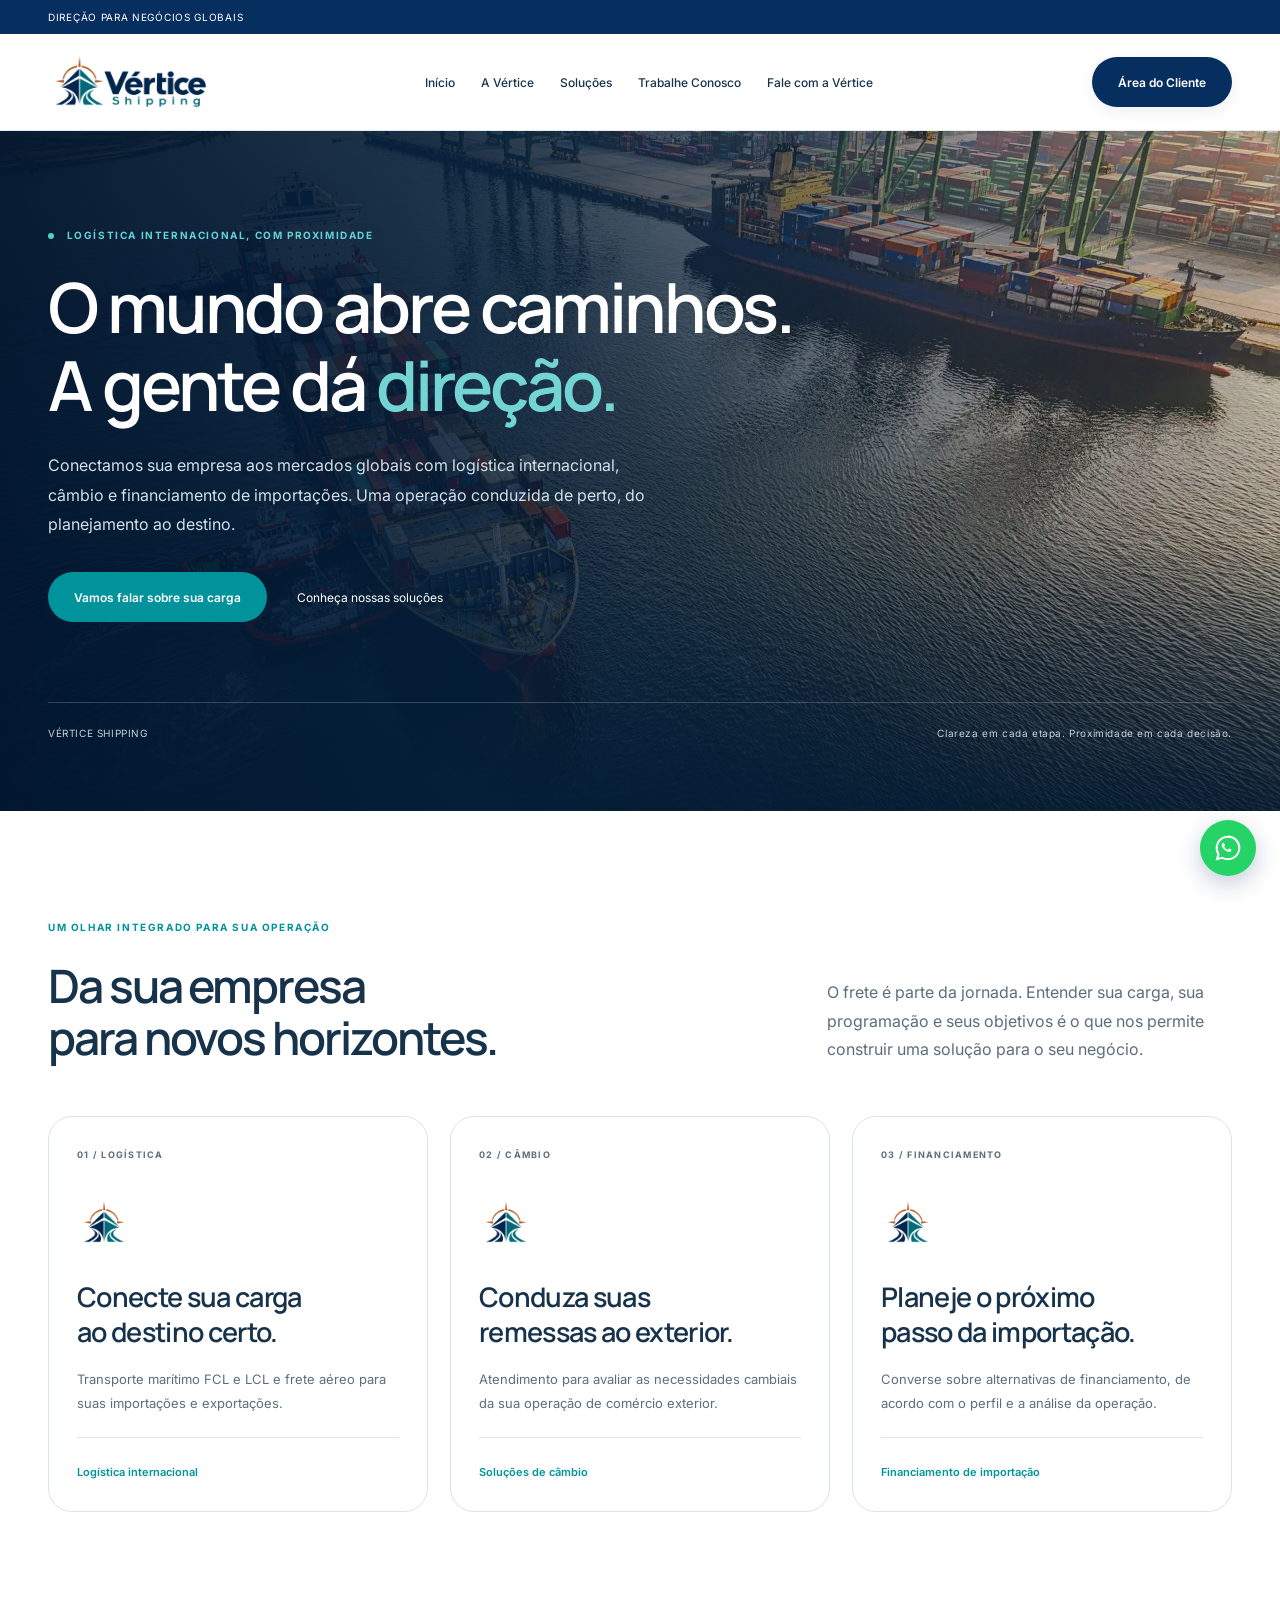
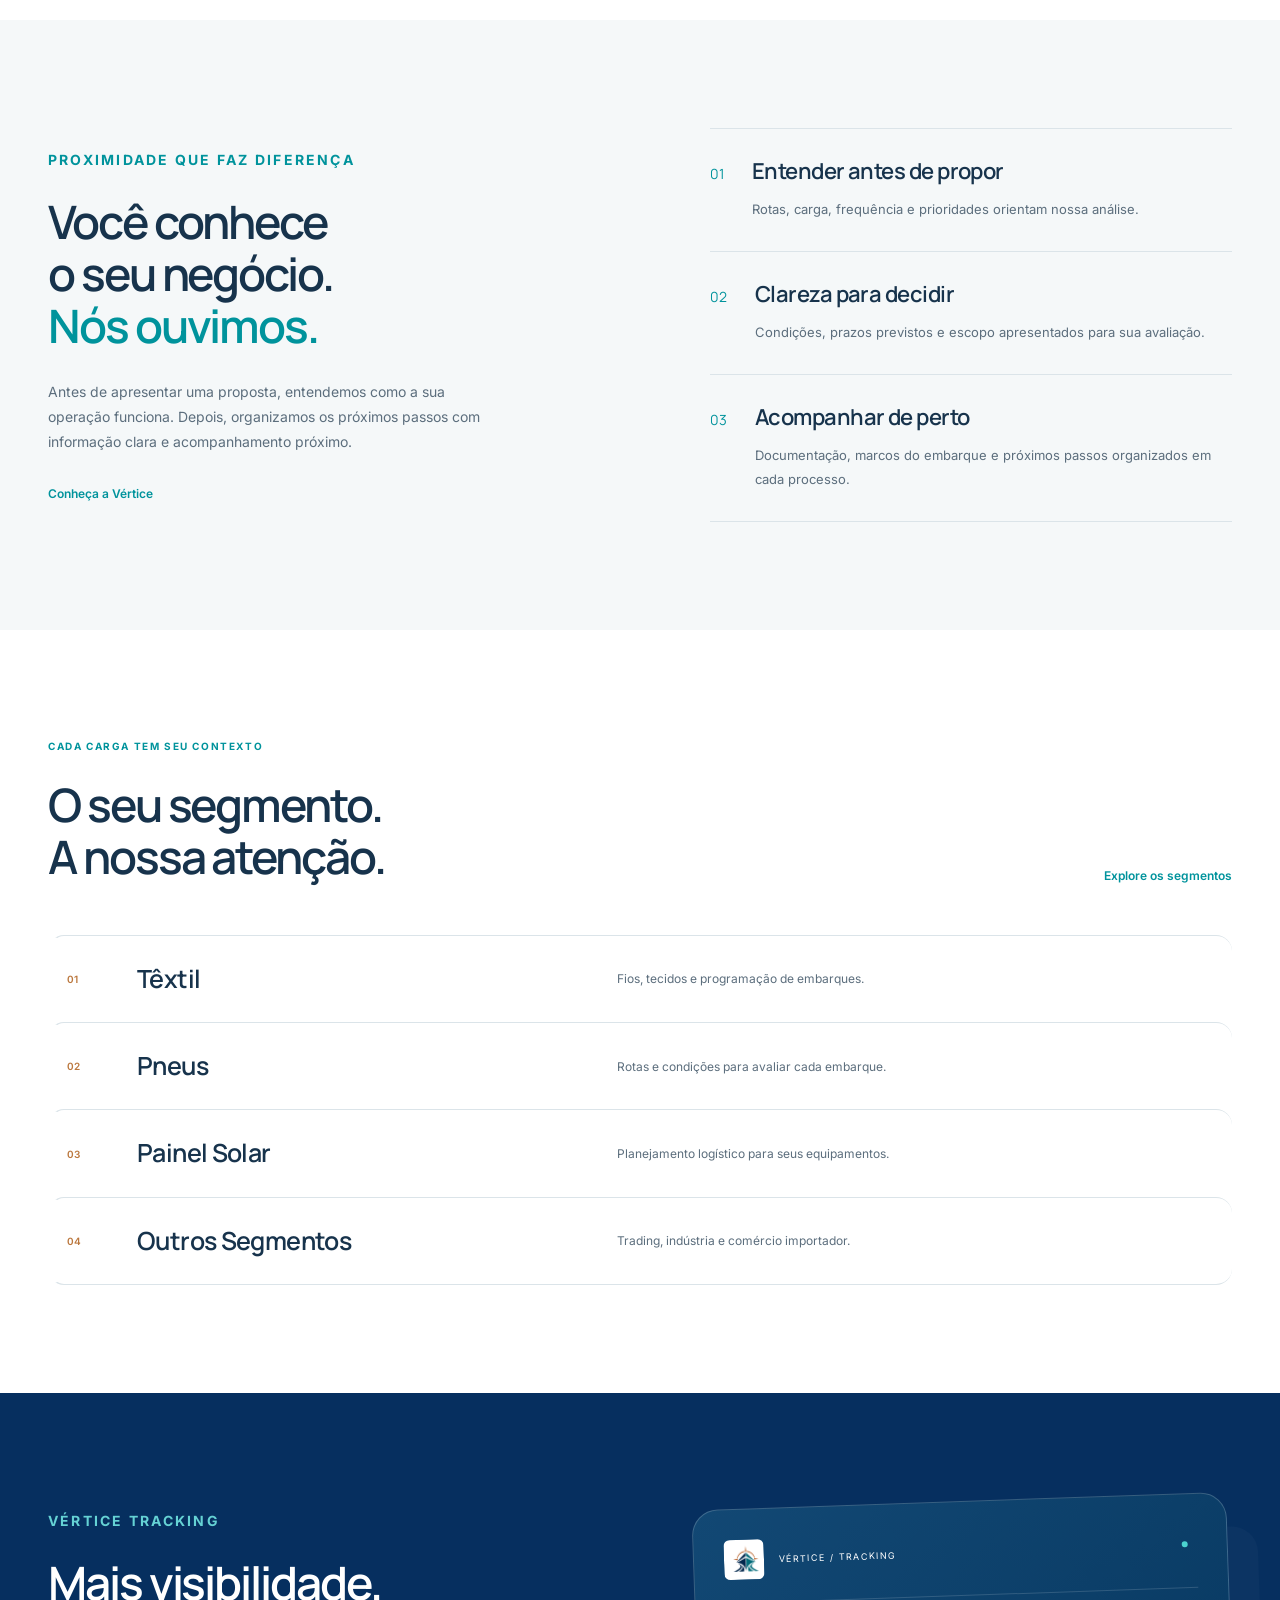
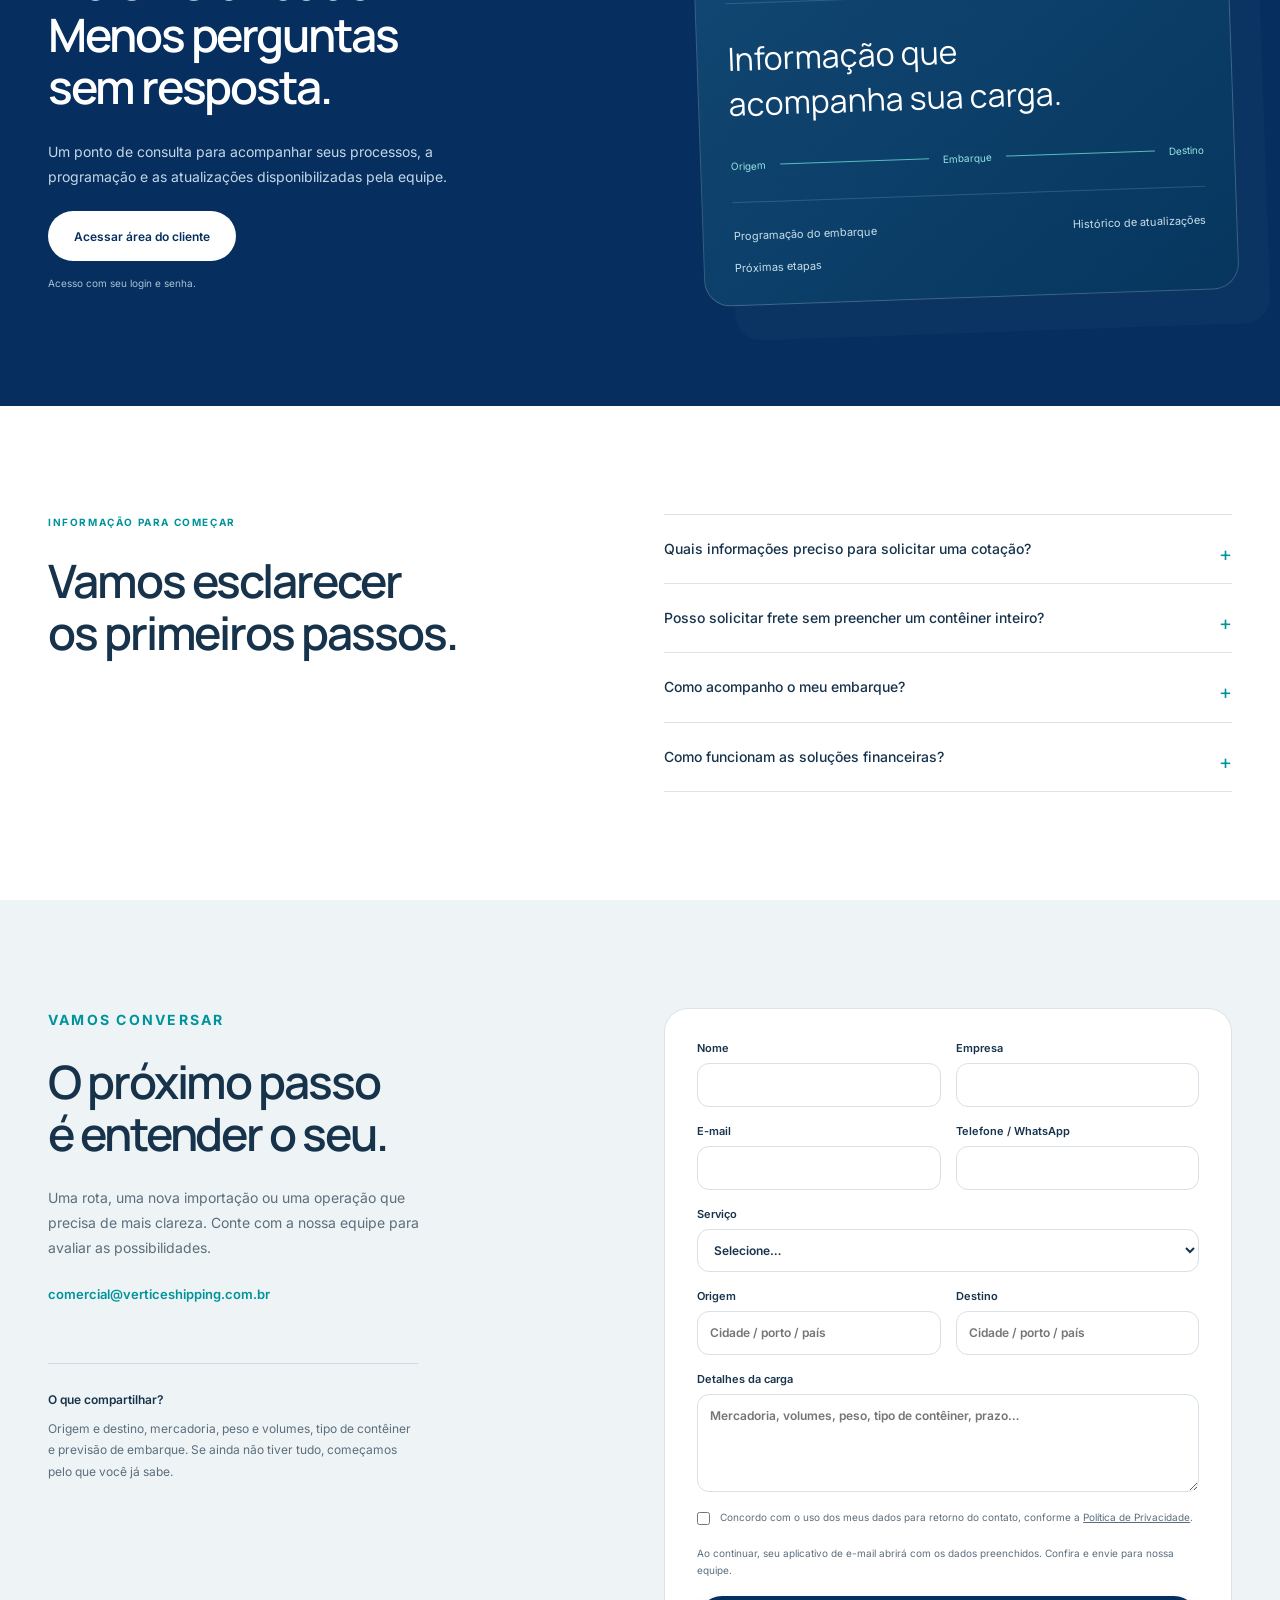
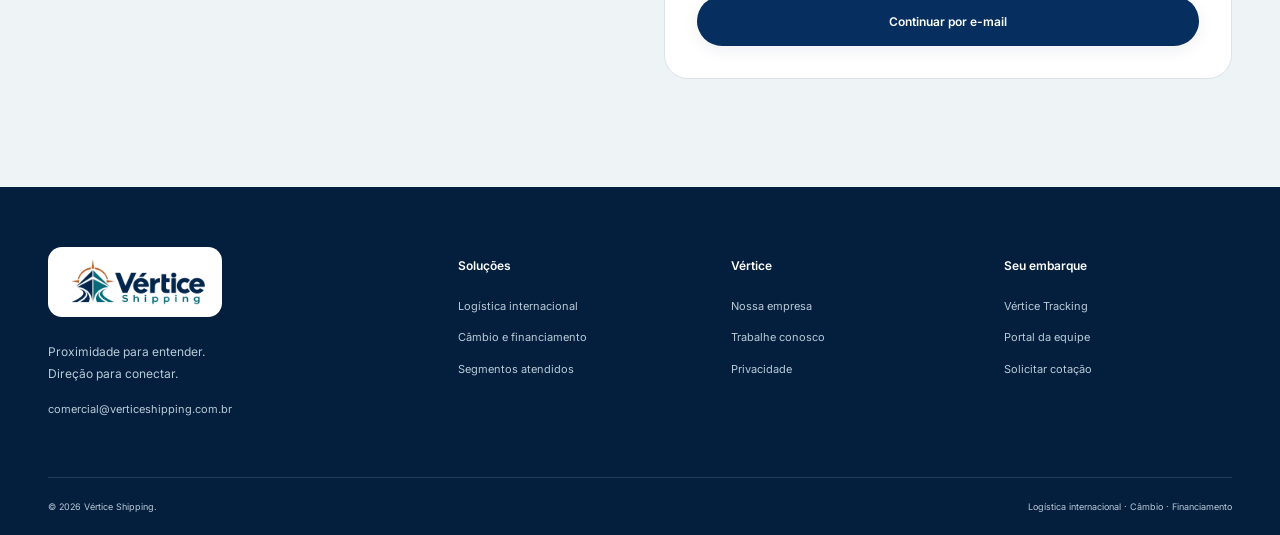
==== commit 1e599282: "Reorganiza cabeçalho e move WhatsApp para o site Co-authored-by: OpenBot <335604065+openbotgit[bot]@" ====
--- a/index.html
+++ b/index.html
@@ -1,4 +1,4 @@
-<!doctype html><html lang="pt-BR"><head><meta charset="utf-8"><meta name="viewport" content="width=device-width, initial-scale=1"><meta name="theme-color" content="#062F5F"><title>Logística internacional com direção | Vértice Shipping</title><meta name="description" content="Frete marítimo FCL e LCL, aéreo, câmbio e financiamento de importações. Conheça a Vértice Shipping e converse sobre sua próxima operação."><link rel="canonical" href="https://verticeshipping.com.br/"><meta property="og:type" content="website"><meta property="og:locale" content="pt_BR"><meta property="og:title" content="Logística internacional com direção | Vértice Shipping"><meta property="og:description" content="Frete marítimo FCL e LCL, aéreo, câmbio e financiamento de importações. Conheça a Vértice Shipping e converse sobre sua próxima operação."><meta property="og:image" content="https://verticeshipping.com.br/assets/og-image.png"><meta property="og:url" content="https://verticeshipping.com.br/"><link rel="icon" href="/favicon.ico"><link rel="apple-touch-icon" href="/assets/icon-180.png"><link rel="preconnect" href="https://fonts.googleapis.com"><link rel="preconnect" href="https://fonts.gstatic.com" crossorigin><link href="https://fonts.googleapis.com/css2?family=Inter:wght@400;500;600;700&family=Manrope:wght@400;500;600;700;800&display=swap" rel="stylesheet"><link rel="stylesheet" href="/institucional.css"></head><body><a class="skip" href="#conteudo">Pular para o conteúdo</a><div class="utility"><div class="container"><span>DIREÇÃO PARA NEGÓCIOS GLOBAIS</span></div></div><header class="site-header"><div class="container header-inner"><a class="brand" href="/" aria-label="Vértice Shipping — início"><img src="/assets/logo.webp" alt="Vértice Shipping" width="180" height="59"></a><nav class="nav" id="menu" aria-label="Menu principal"><a href="/logistica-internacional.html">Logística internacional</a><a href="/solucoes-financeiras.html">Soluções financeiras</a><a href="/segmentos.html">Segmentos</a><a href="/sobre.html">A Vértice</a><a href="https://portal.verticeshipping.com.br/tracking">Área do cliente</a><a href="/#contato" class="mobile-contact">Solicitar cotação</a></nav><a class="btn btn-primary header-cta" href="/#contato">Fale com a Vértice </a><button class="menu-toggle" aria-controls="menu" aria-expanded="false" aria-label="Abrir menu"><span></span><span></span><span></span></button></div></header><main id="conteudo">
+<!doctype html><html lang="pt-BR"><head><meta charset="utf-8"><meta name="viewport" content="width=device-width, initial-scale=1"><meta name="theme-color" content="#062F5F"><title>Logística internacional com direção | Vértice Shipping</title><meta name="description" content="Frete marítimo FCL e LCL, aéreo, câmbio e financiamento de importações. Conheça a Vértice Shipping e converse sobre sua próxima operação."><link rel="canonical" href="https://verticeshipping.com.br/"><meta property="og:type" content="website"><meta property="og:locale" content="pt_BR"><meta property="og:title" content="Logística internacional com direção | Vértice Shipping"><meta property="og:description" content="Frete marítimo FCL e LCL, aéreo, câmbio e financiamento de importações. Conheça a Vértice Shipping e converse sobre sua próxima operação."><meta property="og:image" content="https://verticeshipping.com.br/assets/og-image.png"><meta property="og:url" content="https://verticeshipping.com.br/"><link rel="icon" href="/favicon.ico"><link rel="apple-touch-icon" href="/assets/icon-180.png"><link rel="preconnect" href="https://fonts.googleapis.com"><link rel="preconnect" href="https://fonts.gstatic.com" crossorigin><link href="https://fonts.googleapis.com/css2?family=Inter:wght@400;500;600;700&family=Manrope:wght@400;500;600;700;800&display=swap" rel="stylesheet"><link rel="stylesheet" href="/institucional.css"></head><body><a class="skip" href="#conteudo">Pular para o conteúdo</a><div class="utility"><div class="container"><span>DIREÇÃO PARA NEGÓCIOS GLOBAIS</span></div></div><header class="site-header"><div class="container header-inner"><a class="brand" href="/" aria-label="Vértice Shipping — início"><img src="/assets/logo.webp" alt="Vértice Shipping" width="180" height="59"></a><nav class="nav" id="menu" aria-label="Menu principal"><a href="/">Início</a><a href="/sobre.html">A Vértice</a><a href="/#solucoes">Soluções</a><a href="/trabalhe-conosco.html">Trabalhe Conosco</a><a href="/#contato">Fale com a Vértice</a></nav><a class="btn btn-primary header-cta" href="https://portal.verticeshipping.com.br/tracking">Área do Cliente</a><button class="menu-toggle" aria-controls="menu" aria-expanded="false" aria-label="Abrir menu"><span></span><span></span><span></span></button></div></header><main id="conteudo">
 <section class="hero"><picture class="hero-image"><source media="(max-width:700px)" srcset="/assets/hero-navio-sm.webp"><img src="/assets/hero-navio.webp" alt="Navio porta-contêineres em operação portuária" width="1600" height="1067" fetchpriority="high"></picture><div class="hero-shade"></div><div class="container hero-content"><p class="eyebrow light"><span class="signal"></span> LOGÍSTICA INTERNACIONAL, COM PROXIMIDADE</p><h1>O mundo abre caminhos.<br>A gente dá <em>direção.</em></h1><p class="hero-lead">Conectamos sua empresa aos mercados globais com logística internacional, câmbio e financiamento de importações. Uma operação conduzida de perto, do planejamento ao destino.</p><div class="hero-actions"><a class="btn btn-teal" href="#contato">Vamos falar sobre sua carga </a><a class="text-link" href="/logistica-internacional.html">Conheça nossas soluções </a></div><div class="hero-bottom"><span>VÉRTICE SHIPPING</span><span>Clareza em cada etapa. Proximidade em cada decisão.</span></div></div></section>
 <section class="intro section" id="solucoes"><div class="container"><div class="section-heading"><div><p class="eyebrow">UM OLHAR INTEGRADO PARA SUA OPERAÇÃO</p><h2>Da sua empresa<br>para novos horizontes.</h2></div><p>O frete é parte da jornada. Entender sua carga, sua programação e seus objetivos é o que nos permite construir uma solução para o seu negócio.</p></div><div class="solution-grid"><a href="/logistica-internacional.html" class="solution"><span class="number">01 / LOGÍSTICA</span><div class="solution-symbol" aria-hidden="true"><img src="/assets/simbolo.png" width="48" height="48" alt=""></div><h3>Conecte sua carga<br>ao destino certo.</h3><p>Transporte marítimo FCL e LCL e frete aéreo para suas importações e exportações.</p><span class="card-link">Logística internacional </span></a><a href="/solucoes-financeiras.html#cambio" class="solution"><span class="number">02 / CÂMBIO</span><div class="solution-symbol" aria-hidden="true"><img src="/assets/simbolo.png" width="48" height="48" alt=""></div><h3>Conduza suas<br>remessas ao exterior.</h3><p>Atendimento para avaliar as necessidades cambiais da sua operação de comércio exterior.</p><span class="card-link">Soluções de câmbio </span></a><a href="/solucoes-financeiras.html#financiamento" class="solution"><span class="number">03 / FINANCIAMENTO</span><div class="solution-symbol" aria-hidden="true"><img src="/assets/simbolo.png" width="48" height="48" alt=""></div><h3>Planeje o próximo<br>passo da importação.</h3><p>Converse sobre alternativas de financiamento, de acordo com o perfil e a análise da operação.</p><span class="card-link">Financiamento de importação </span></a></div></div></section>
 <section class="approach section"><div class="container approach-grid"><div><p class="eyebrow">PROXIMIDADE QUE FAZ DIFERENÇA</p><h2>Você conhece<br>o seu negócio.<br><em>Nós ouvimos.</em></h2><p>Antes de apresentar uma proposta, entendemos como a sua operação funciona. Depois, organizamos os próximos passos com informação clara e acompanhamento próximo.</p><a class="inline-link" href="/sobre.html">Conheça a Vértice</a></div><div class="steps"><article><span>01</span><div><h3>Entender antes de propor</h3><p>Rotas, carga, frequência e prioridades orientam nossa análise.</p></div></article><article><span>02</span><div><h3>Clareza para decidir</h3><p>Condições, prazos previstos e escopo apresentados para sua avaliação.</p></div></article><article><span>03</span><div><h3>Acompanhar de perto</h3><p>Documentação, marcos do embarque e próximos passos organizados em cada processo.</p></div></article></div></div></section>
--- a/institucional.css
+++ b/institucional.css
@@ -13,3 +13,4 @@
 .segment-list>a{border-radius:16px}
 .footer-brand{border-radius:14px}
 @media(max-width:600px){.header-cta{padding-inline:17px}.solution,.form{border-radius:20px}}
+.whatsapp-float{position:fixed;right:24px;bottom:24px;z-index:40;display:flex;width:56px;height:56px;align-items:center;justify-content:center;border-radius:50%;background:#25d366;color:#fff;box-shadow:0 8px 24px #062f5f3d;transition:transform .2s,box-shadow .2s}.whatsapp-float:hover{transform:translateY(-2px);box-shadow:0 12px 30px #062f5f52}.whatsapp-float svg{width:30px;height:30px}@media(max-width:600px){.whatsapp-float{right:16px;bottom:16px;width:52px;height:52px}.whatsapp-float svg{width:28px;height:28px}}@media(prefers-reduced-motion:reduce){.whatsapp-float{transition:none}.whatsapp-float:hover{transform:none}}
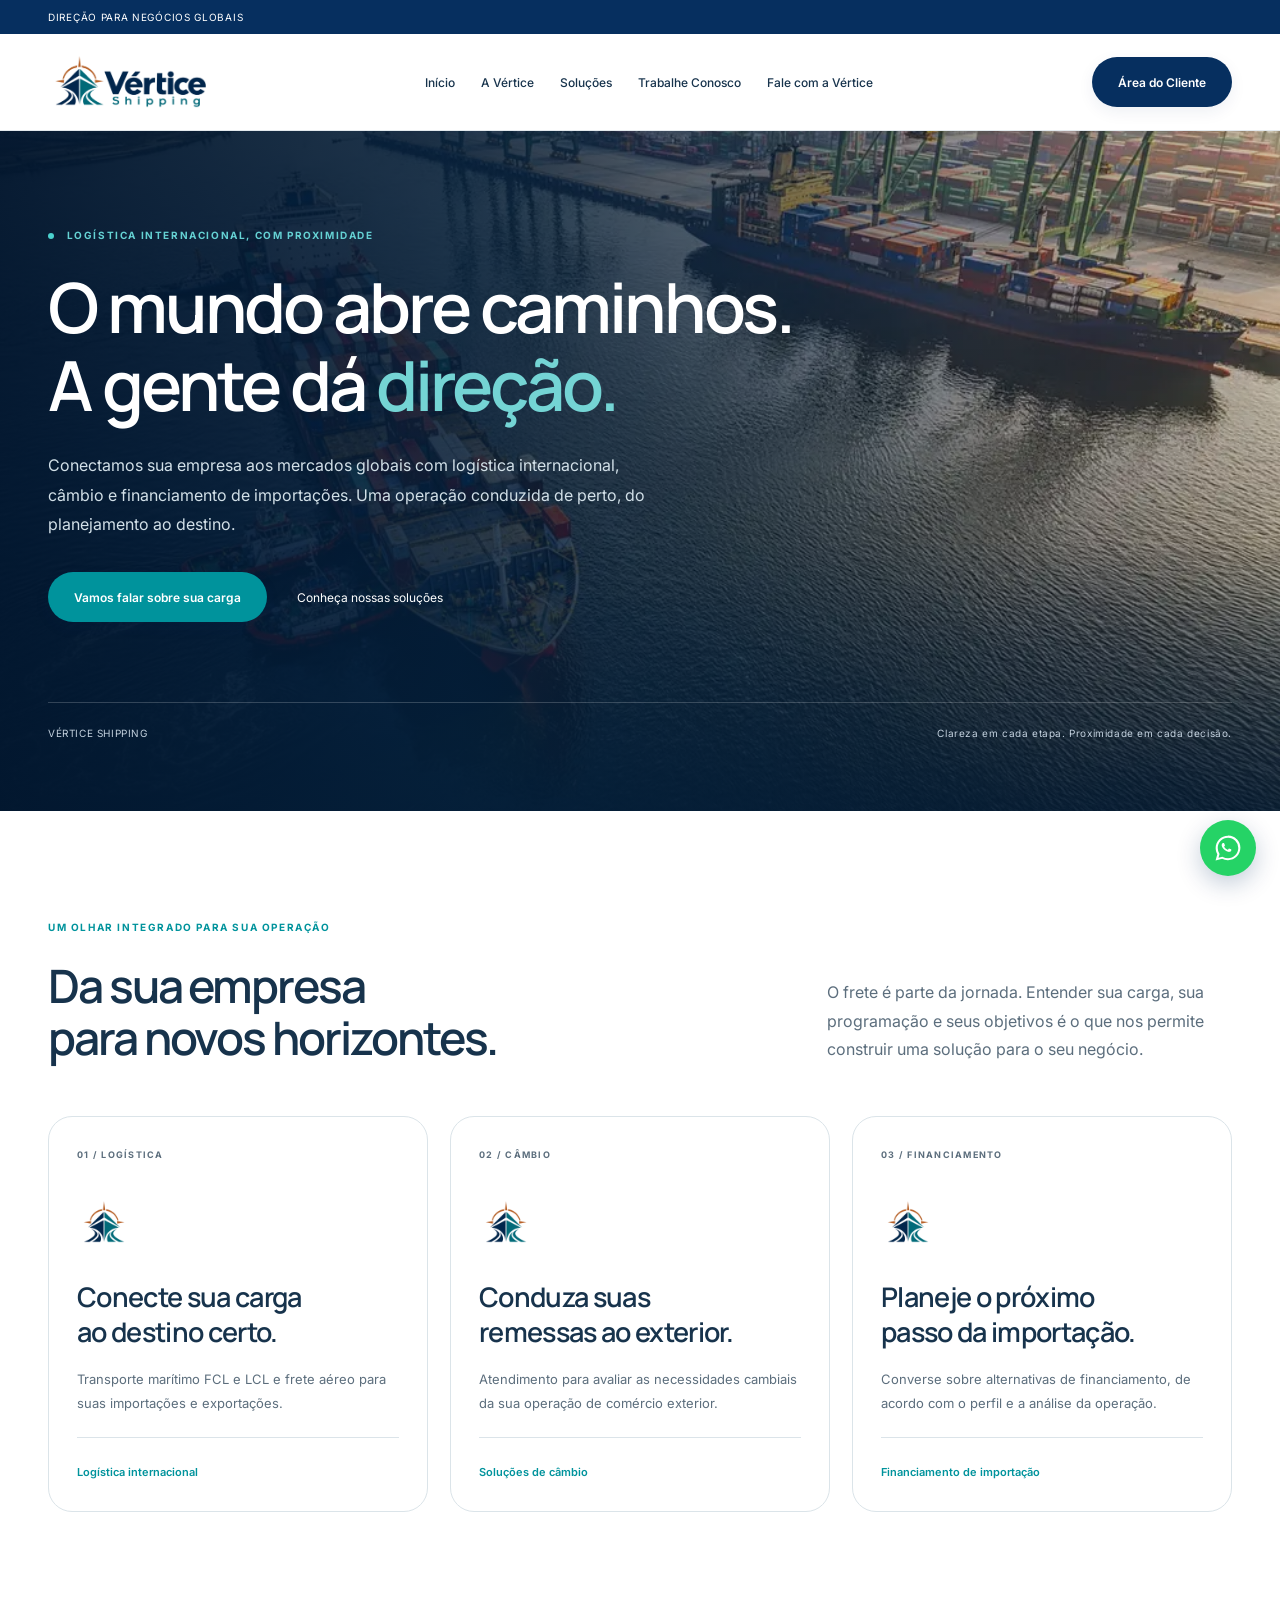
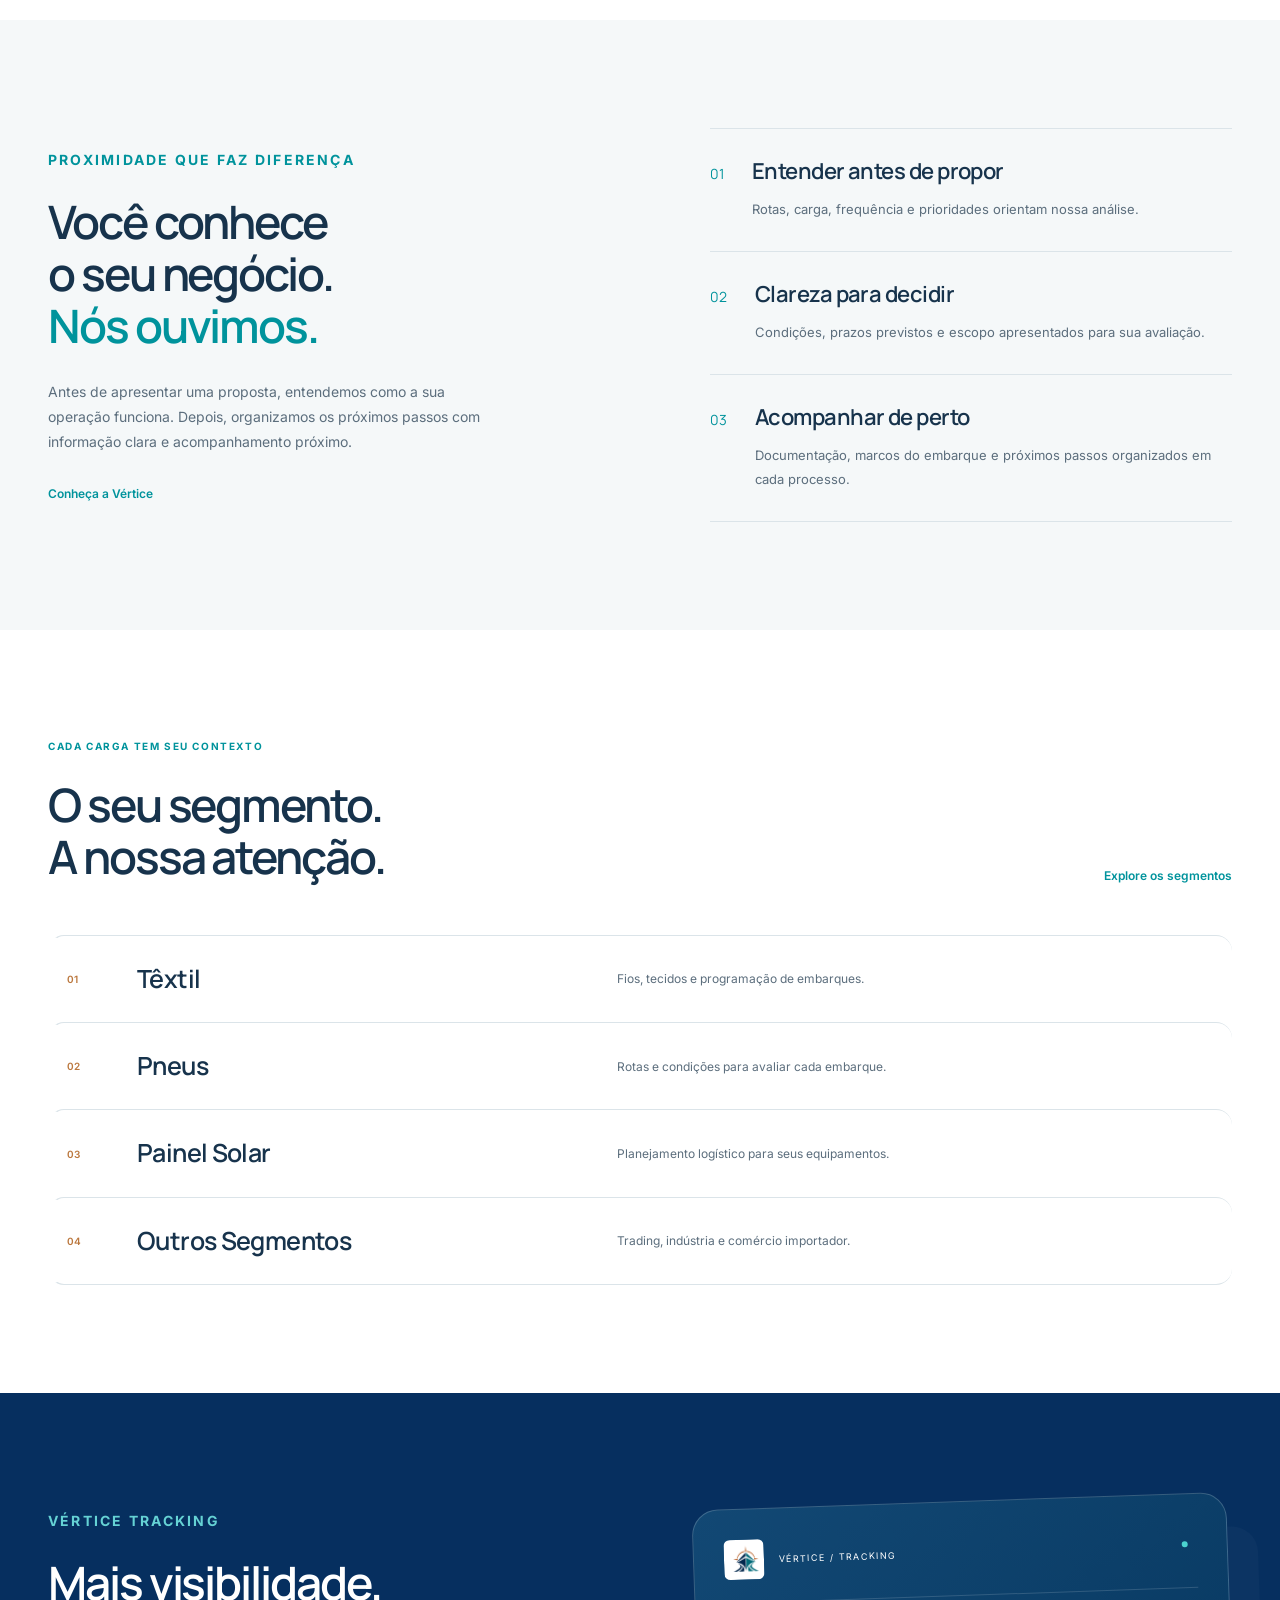
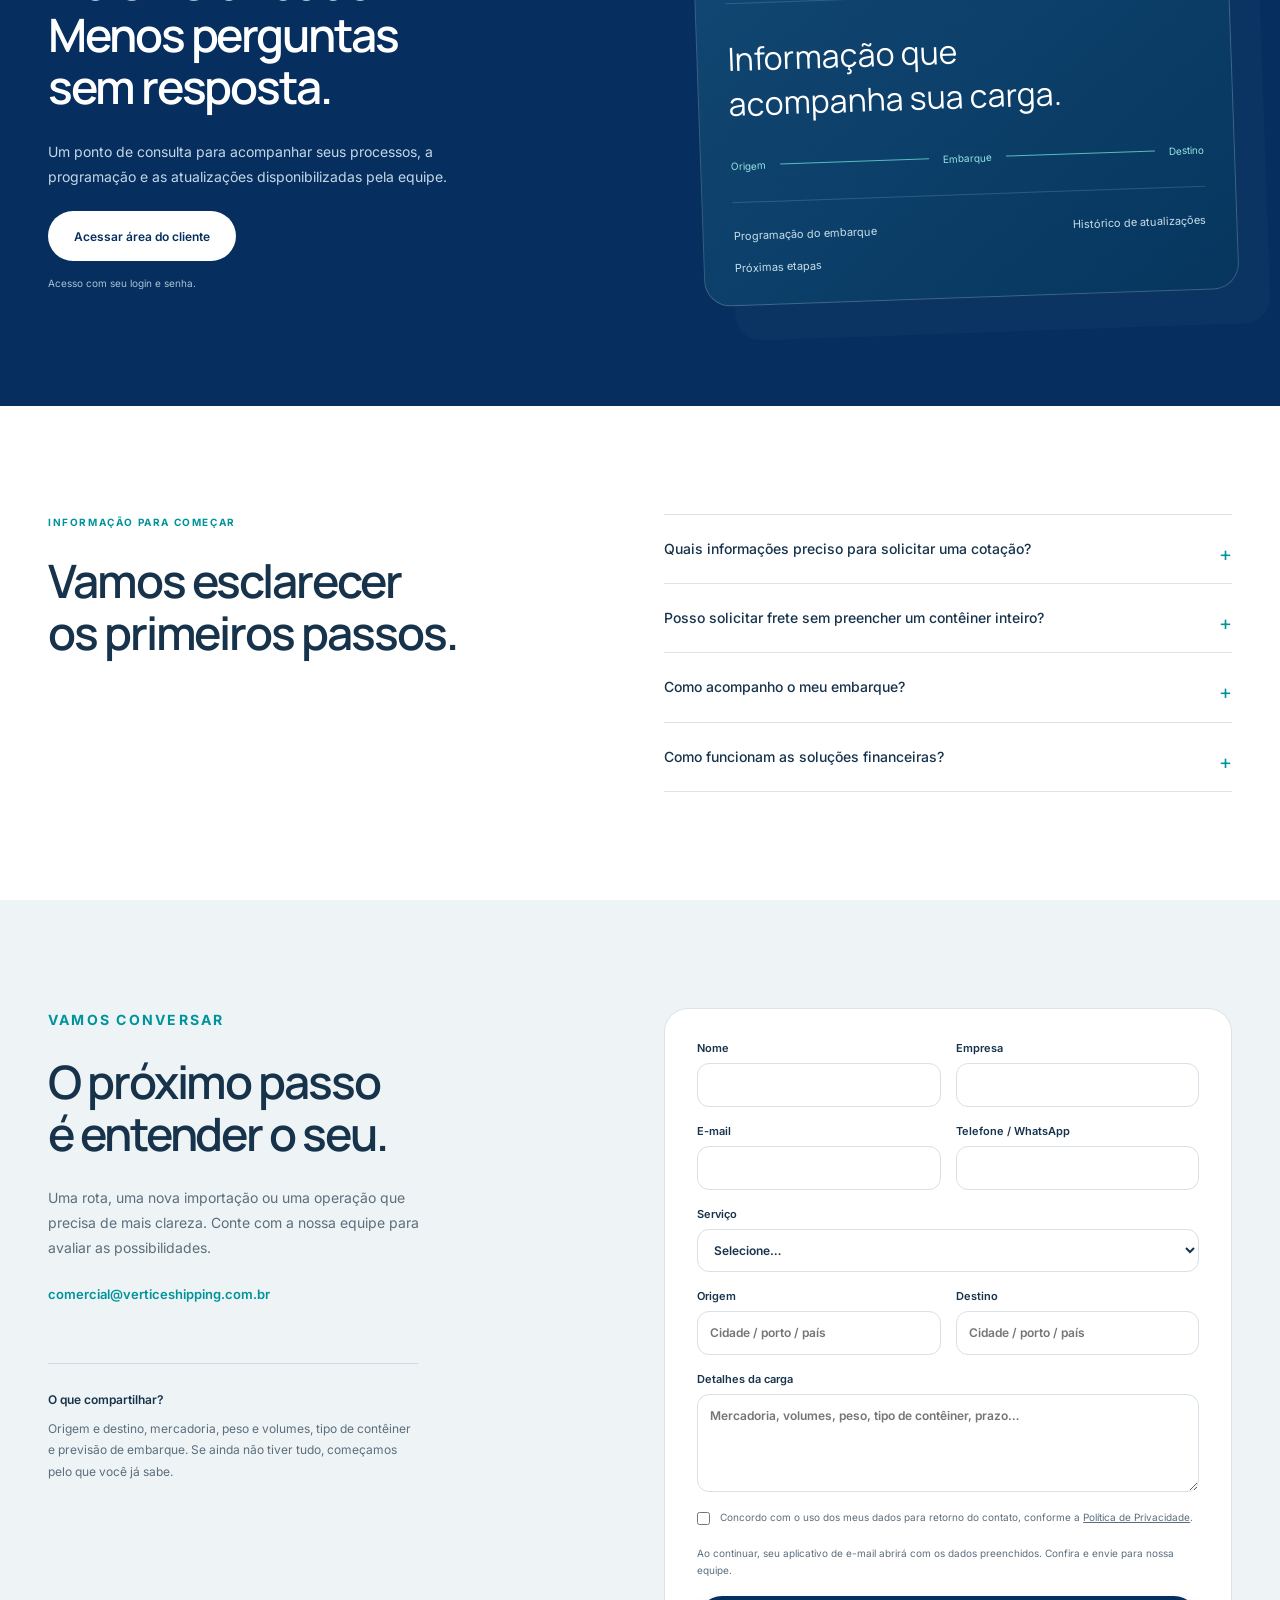
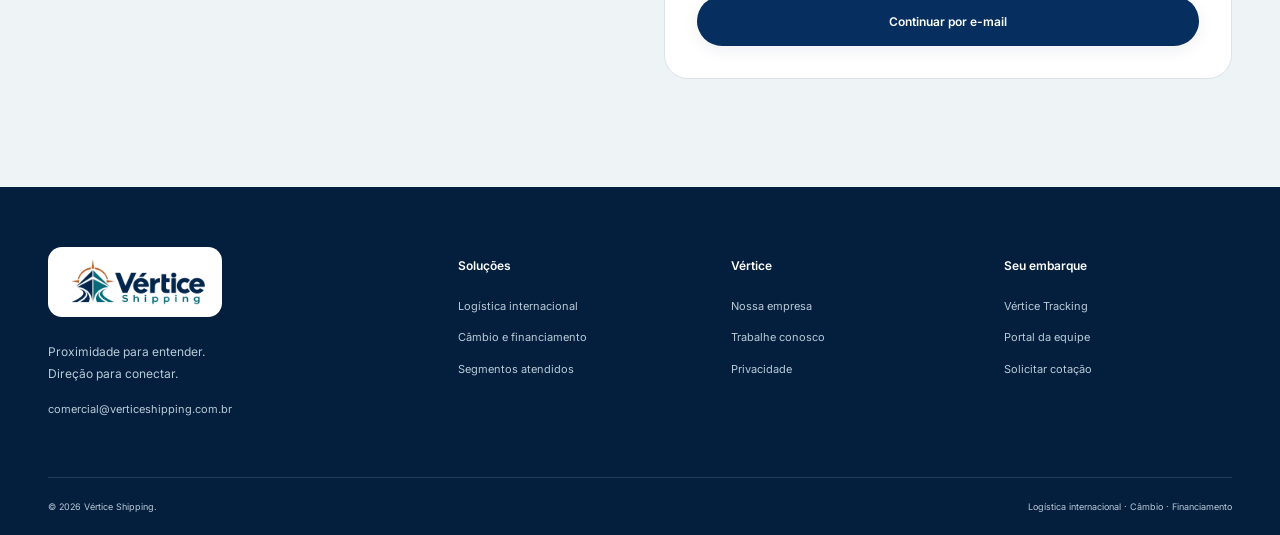
==== commit f463c93e: "Versiona recursos do site para atualização imediata Co-authored-by: OpenBot <335604065+openbotgit[bo" ====
--- a/index.html
+++ b/index.html
@@ -1,4 +1,4 @@
-<!doctype html><html lang="pt-BR"><head><meta charset="utf-8"><meta name="viewport" content="width=device-width, initial-scale=1"><meta name="theme-color" content="#062F5F"><title>Logística internacional com direção | Vértice Shipping</title><meta name="description" content="Frete marítimo FCL e LCL, aéreo, câmbio e financiamento de importações. Conheça a Vértice Shipping e converse sobre sua próxima operação."><link rel="canonical" href="https://verticeshipping.com.br/"><meta property="og:type" content="website"><meta property="og:locale" content="pt_BR"><meta property="og:title" content="Logística internacional com direção | Vértice Shipping"><meta property="og:description" content="Frete marítimo FCL e LCL, aéreo, câmbio e financiamento de importações. Conheça a Vértice Shipping e converse sobre sua próxima operação."><meta property="og:image" content="https://verticeshipping.com.br/assets/og-image.png"><meta property="og:url" content="https://verticeshipping.com.br/"><link rel="icon" href="/favicon.ico"><link rel="apple-touch-icon" href="/assets/icon-180.png"><link rel="preconnect" href="https://fonts.googleapis.com"><link rel="preconnect" href="https://fonts.gstatic.com" crossorigin><link href="https://fonts.googleapis.com/css2?family=Inter:wght@400;500;600;700&family=Manrope:wght@400;500;600;700;800&display=swap" rel="stylesheet"><link rel="stylesheet" href="/institucional.css"></head><body><a class="skip" href="#conteudo">Pular para o conteúdo</a><div class="utility"><div class="container"><span>DIREÇÃO PARA NEGÓCIOS GLOBAIS</span></div></div><header class="site-header"><div class="container header-inner"><a class="brand" href="/" aria-label="Vértice Shipping — início"><img src="/assets/logo.webp" alt="Vértice Shipping" width="180" height="59"></a><nav class="nav" id="menu" aria-label="Menu principal"><a href="/">Início</a><a href="/sobre.html">A Vértice</a><a href="/#solucoes">Soluções</a><a href="/trabalhe-conosco.html">Trabalhe Conosco</a><a href="/#contato">Fale com a Vértice</a></nav><a class="btn btn-primary header-cta" href="https://portal.verticeshipping.com.br/tracking">Área do Cliente</a><button class="menu-toggle" aria-controls="menu" aria-expanded="false" aria-label="Abrir menu"><span></span><span></span><span></span></button></div></header><main id="conteudo">
+<!doctype html><html lang="pt-BR"><head><meta charset="utf-8"><meta name="viewport" content="width=device-width, initial-scale=1"><meta name="theme-color" content="#062F5F"><title>Logística internacional com direção | Vértice Shipping</title><meta name="description" content="Frete marítimo FCL e LCL, aéreo, câmbio e financiamento de importações. Conheça a Vértice Shipping e converse sobre sua próxima operação."><link rel="canonical" href="https://verticeshipping.com.br/"><meta property="og:type" content="website"><meta property="og:locale" content="pt_BR"><meta property="og:title" content="Logística internacional com direção | Vértice Shipping"><meta property="og:description" content="Frete marítimo FCL e LCL, aéreo, câmbio e financiamento de importações. Conheça a Vértice Shipping e converse sobre sua próxima operação."><meta property="og:image" content="https://verticeshipping.com.br/assets/og-image.png"><meta property="og:url" content="https://verticeshipping.com.br/"><link rel="icon" href="/favicon.ico"><link rel="apple-touch-icon" href="/assets/icon-180.png"><link rel="preconnect" href="https://fonts.googleapis.com"><link rel="preconnect" href="https://fonts.gstatic.com" crossorigin><link href="https://fonts.googleapis.com/css2?family=Inter:wght@400;500;600;700&family=Manrope:wght@400;500;600;700;800&display=swap" rel="stylesheet"><link rel="stylesheet" href="/institucional.css?v=20261115-1"></head><body><a class="skip" href="#conteudo">Pular para o conteúdo</a><div class="utility"><div class="container"><span>DIREÇÃO PARA NEGÓCIOS GLOBAIS</span></div></div><header class="site-header"><div class="container header-inner"><a class="brand" href="/" aria-label="Vértice Shipping — início"><img src="/assets/logo.webp" alt="Vértice Shipping" width="180" height="59"></a><nav class="nav" id="menu" aria-label="Menu principal"><a href="/">Início</a><a href="/sobre.html">A Vértice</a><a href="/#solucoes">Soluções</a><a href="/trabalhe-conosco.html">Trabalhe Conosco</a><a href="/#contato">Fale com a Vértice</a></nav><a class="btn btn-primary header-cta" href="https://portal.verticeshipping.com.br/tracking">Área do Cliente</a><button class="menu-toggle" aria-controls="menu" aria-expanded="false" aria-label="Abrir menu"><span></span><span></span><span></span></button></div></header><main id="conteudo">
 <section class="hero"><picture class="hero-image"><source media="(max-width:700px)" srcset="/assets/hero-navio-sm.webp"><img src="/assets/hero-navio.webp" alt="Navio porta-contêineres em operação portuária" width="1600" height="1067" fetchpriority="high"></picture><div class="hero-shade"></div><div class="container hero-content"><p class="eyebrow light"><span class="signal"></span> LOGÍSTICA INTERNACIONAL, COM PROXIMIDADE</p><h1>O mundo abre caminhos.<br>A gente dá <em>direção.</em></h1><p class="hero-lead">Conectamos sua empresa aos mercados globais com logística internacional, câmbio e financiamento de importações. Uma operação conduzida de perto, do planejamento ao destino.</p><div class="hero-actions"><a class="btn btn-teal" href="#contato">Vamos falar sobre sua carga </a><a class="text-link" href="/logistica-internacional.html">Conheça nossas soluções </a></div><div class="hero-bottom"><span>VÉRTICE SHIPPING</span><span>Clareza em cada etapa. Proximidade em cada decisão.</span></div></div></section>
 <section class="intro section" id="solucoes"><div class="container"><div class="section-heading"><div><p class="eyebrow">UM OLHAR INTEGRADO PARA SUA OPERAÇÃO</p><h2>Da sua empresa<br>para novos horizontes.</h2></div><p>O frete é parte da jornada. Entender sua carga, sua programação e seus objetivos é o que nos permite construir uma solução para o seu negócio.</p></div><div class="solution-grid"><a href="/logistica-internacional.html" class="solution"><span class="number">01 / LOGÍSTICA</span><div class="solution-symbol" aria-hidden="true"><img src="/assets/simbolo.png" width="48" height="48" alt=""></div><h3>Conecte sua carga<br>ao destino certo.</h3><p>Transporte marítimo FCL e LCL e frete aéreo para suas importações e exportações.</p><span class="card-link">Logística internacional </span></a><a href="/solucoes-financeiras.html#cambio" class="solution"><span class="number">02 / CÂMBIO</span><div class="solution-symbol" aria-hidden="true"><img src="/assets/simbolo.png" width="48" height="48" alt=""></div><h3>Conduza suas<br>remessas ao exterior.</h3><p>Atendimento para avaliar as necessidades cambiais da sua operação de comércio exterior.</p><span class="card-link">Soluções de câmbio </span></a><a href="/solucoes-financeiras.html#financiamento" class="solution"><span class="number">03 / FINANCIAMENTO</span><div class="solution-symbol" aria-hidden="true"><img src="/assets/simbolo.png" width="48" height="48" alt=""></div><h3>Planeje o próximo<br>passo da importação.</h3><p>Converse sobre alternativas de financiamento, de acordo com o perfil e a análise da operação.</p><span class="card-link">Financiamento de importação </span></a></div></div></section>
 <section class="approach section"><div class="container approach-grid"><div><p class="eyebrow">PROXIMIDADE QUE FAZ DIFERENÇA</p><h2>Você conhece<br>o seu negócio.<br><em>Nós ouvimos.</em></h2><p>Antes de apresentar uma proposta, entendemos como a sua operação funciona. Depois, organizamos os próximos passos com informação clara e acompanhamento próximo.</p><a class="inline-link" href="/sobre.html">Conheça a Vértice</a></div><div class="steps"><article><span>01</span><div><h3>Entender antes de propor</h3><p>Rotas, carga, frequência e prioridades orientam nossa análise.</p></div></article><article><span>02</span><div><h3>Clareza para decidir</h3><p>Condições, prazos previstos e escopo apresentados para sua avaliação.</p></div></article><article><span>03</span><div><h3>Acompanhar de perto</h3><p>Documentação, marcos do embarque e próximos passos organizados em cada processo.</p></div></article></div></div></section>
@@ -33,4 +33,4 @@
           <label class="check"><input type="checkbox" name="consentimento" required /> <span>Concordo com o uso dos meus dados para retorno do contato, conforme a <a href="/privacidade.html">Política de Privacidade</a>.</span></label>
           <p class="form-note">Ao continuar, seu aplicativo de e-mail abrirá com os dados preenchidos. Confira e envie para nossa equipe.</p><button class="btn btn-primary" type="submit">Continuar por e-mail</button>
           <p class="form-status" role="status" aria-live="polite"></p>
-        </form></div></section></main><footer class="site-footer"><div class="container footer-grid"><div><a href="/" class="footer-brand"><img src="/assets/logo.webp" alt="Vértice Shipping" width="180" height="59" loading="lazy"></a><p>Proximidade para entender.<br>Direção para conectar.</p><a href="mailto:comercial@verticeshipping.com.br">comercial@verticeshipping.com.br</a></div><div><h3>Soluções</h3><a href="/logistica-internacional.html">Logística internacional</a><a href="/solucoes-financeiras.html">Câmbio e financiamento</a><a href="/segmentos.html">Segmentos atendidos</a></div><div><h3>Vértice</h3><a href="/sobre.html">Nossa empresa</a><a href="/trabalhe-conosco.html">Trabalhe conosco</a><a href="/privacidade.html">Privacidade</a></div><div><h3>Seu embarque</h3><a href="https://portal.verticeshipping.com.br/tracking">Vértice Tracking</a><a href="https://portal.verticeshipping.com.br">Portal da equipe</a><a href="/#contato">Solicitar cotação</a></div></div><div class="container footer-bottom"><span>© <span id="ano">2026</span> Vértice Shipping.</span><span>Logística internacional · Câmbio · Financiamento</span></div></footer><script src="/script.js" defer></script></body></html>+        </form></div></section></main><footer class="site-footer"><div class="container footer-grid"><div><a href="/" class="footer-brand"><img src="/assets/logo.webp" alt="Vértice Shipping" width="180" height="59" loading="lazy"></a><p>Proximidade para entender.<br>Direção para conectar.</p><a href="mailto:comercial@verticeshipping.com.br">comercial@verticeshipping.com.br</a></div><div><h3>Soluções</h3><a href="/logistica-internacional.html">Logística internacional</a><a href="/solucoes-financeiras.html">Câmbio e financiamento</a><a href="/segmentos.html">Segmentos atendidos</a></div><div><h3>Vértice</h3><a href="/sobre.html">Nossa empresa</a><a href="/trabalhe-conosco.html">Trabalhe conosco</a><a href="/privacidade.html">Privacidade</a></div><div><h3>Seu embarque</h3><a href="https://portal.verticeshipping.com.br/tracking">Vértice Tracking</a><a href="https://portal.verticeshipping.com.br">Portal da equipe</a><a href="/#contato">Solicitar cotação</a></div></div><div class="container footer-bottom"><span>© <span id="ano">2026</span> Vértice Shipping.</span><span>Logística internacional · Câmbio · Financiamento</span></div></footer><script src="/script.js?v=20261115-1" defer></script></body></html>
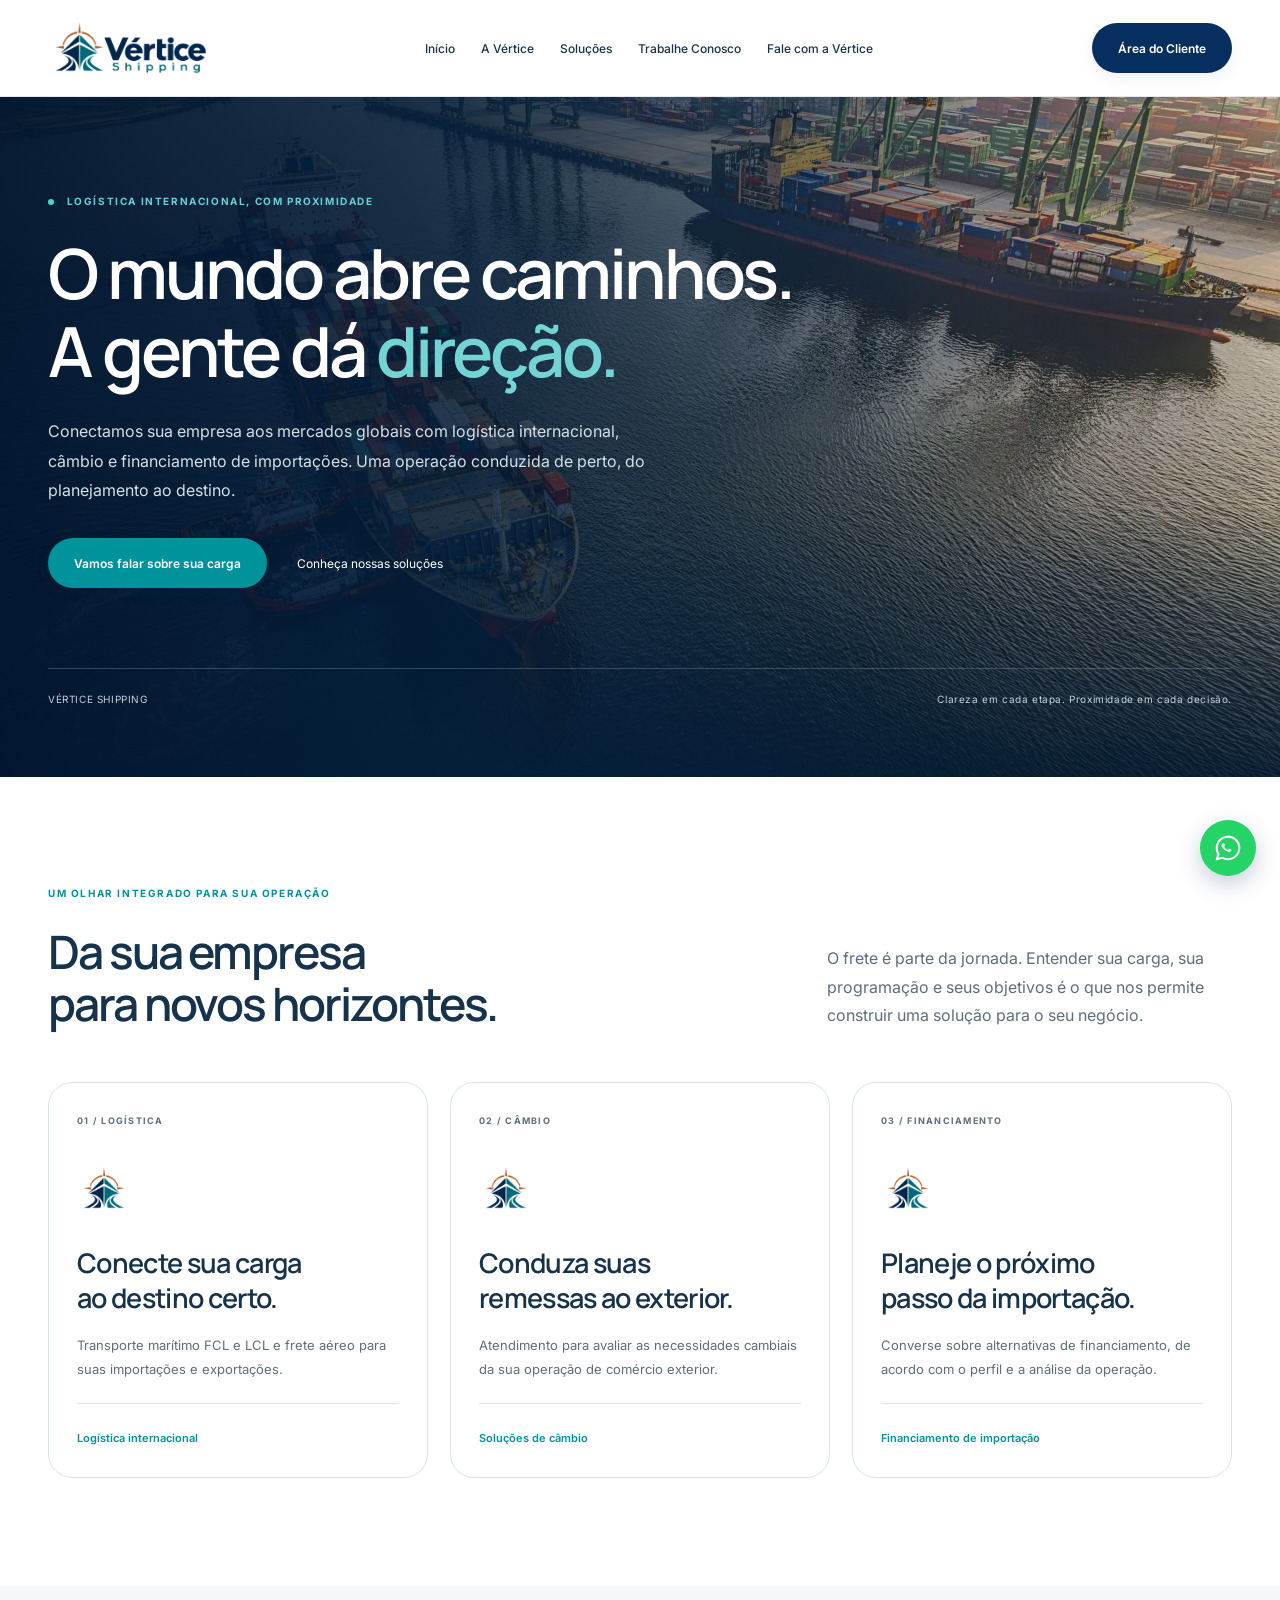
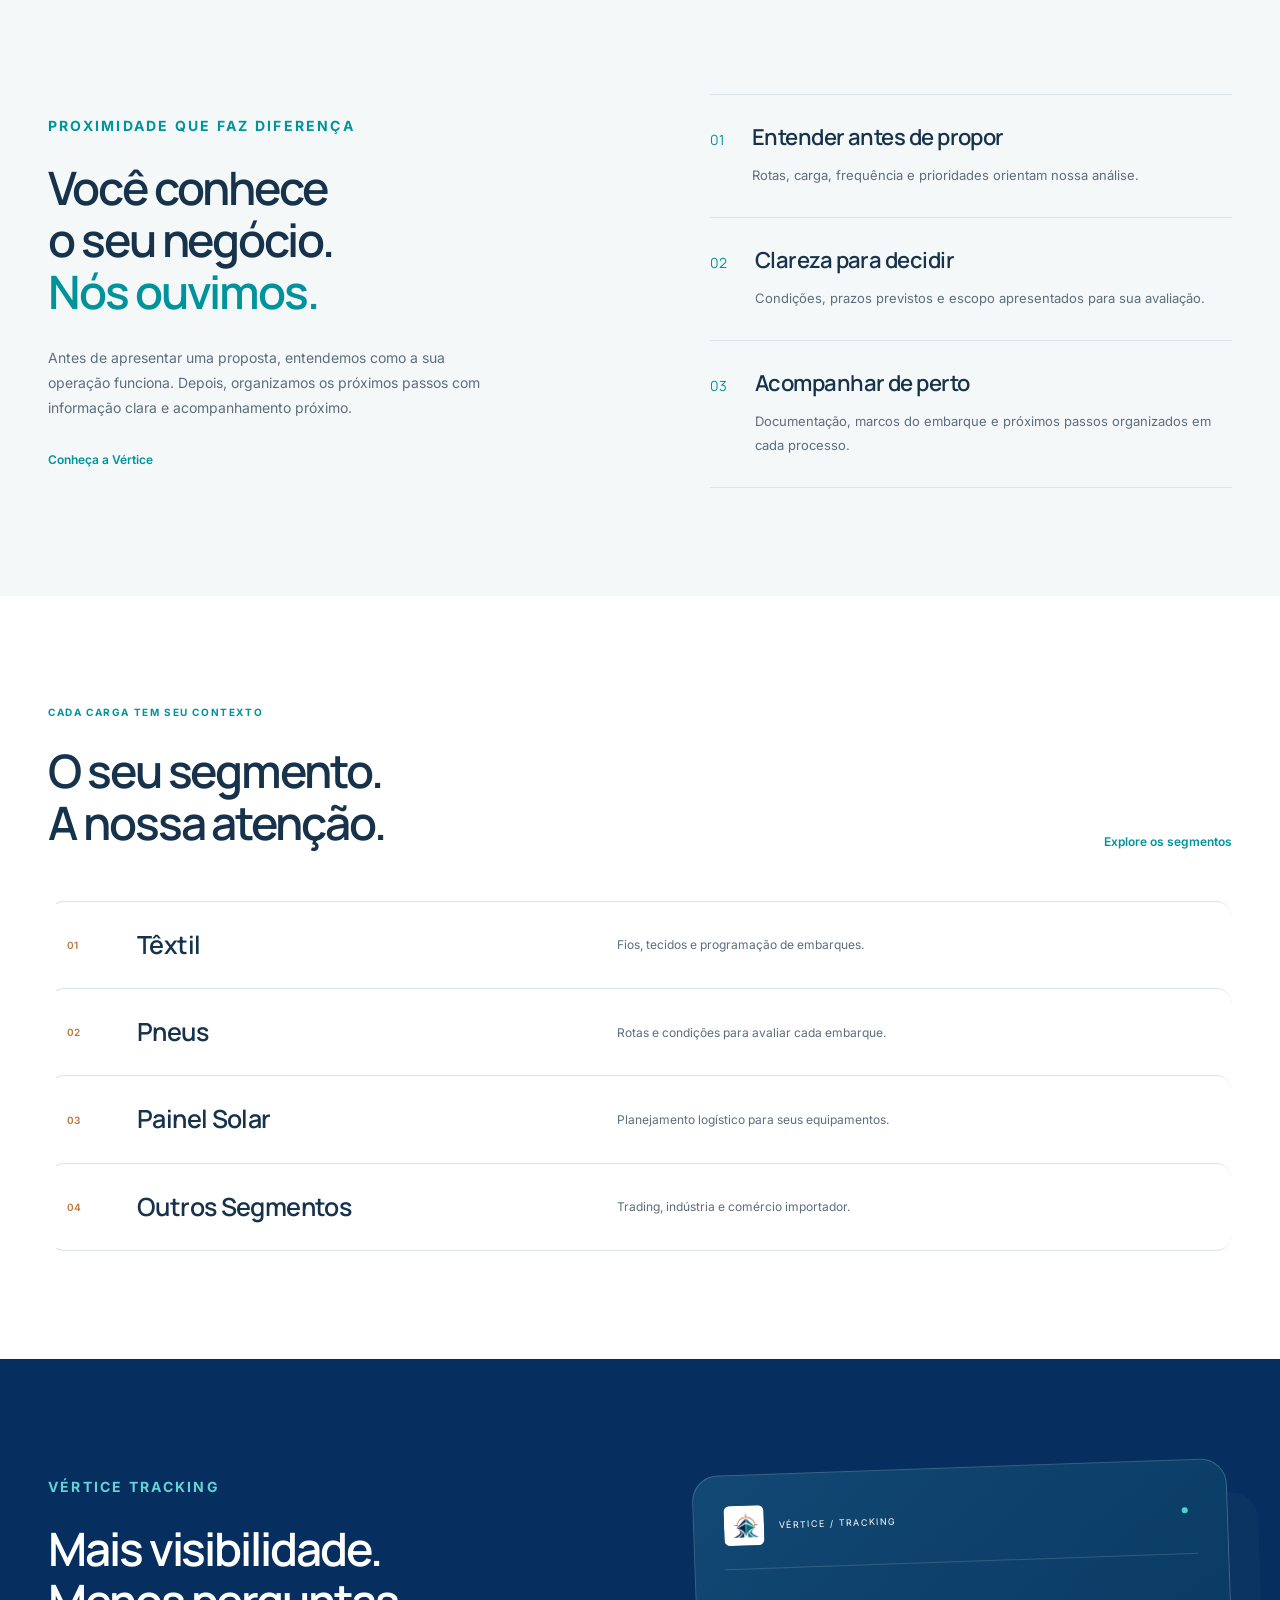
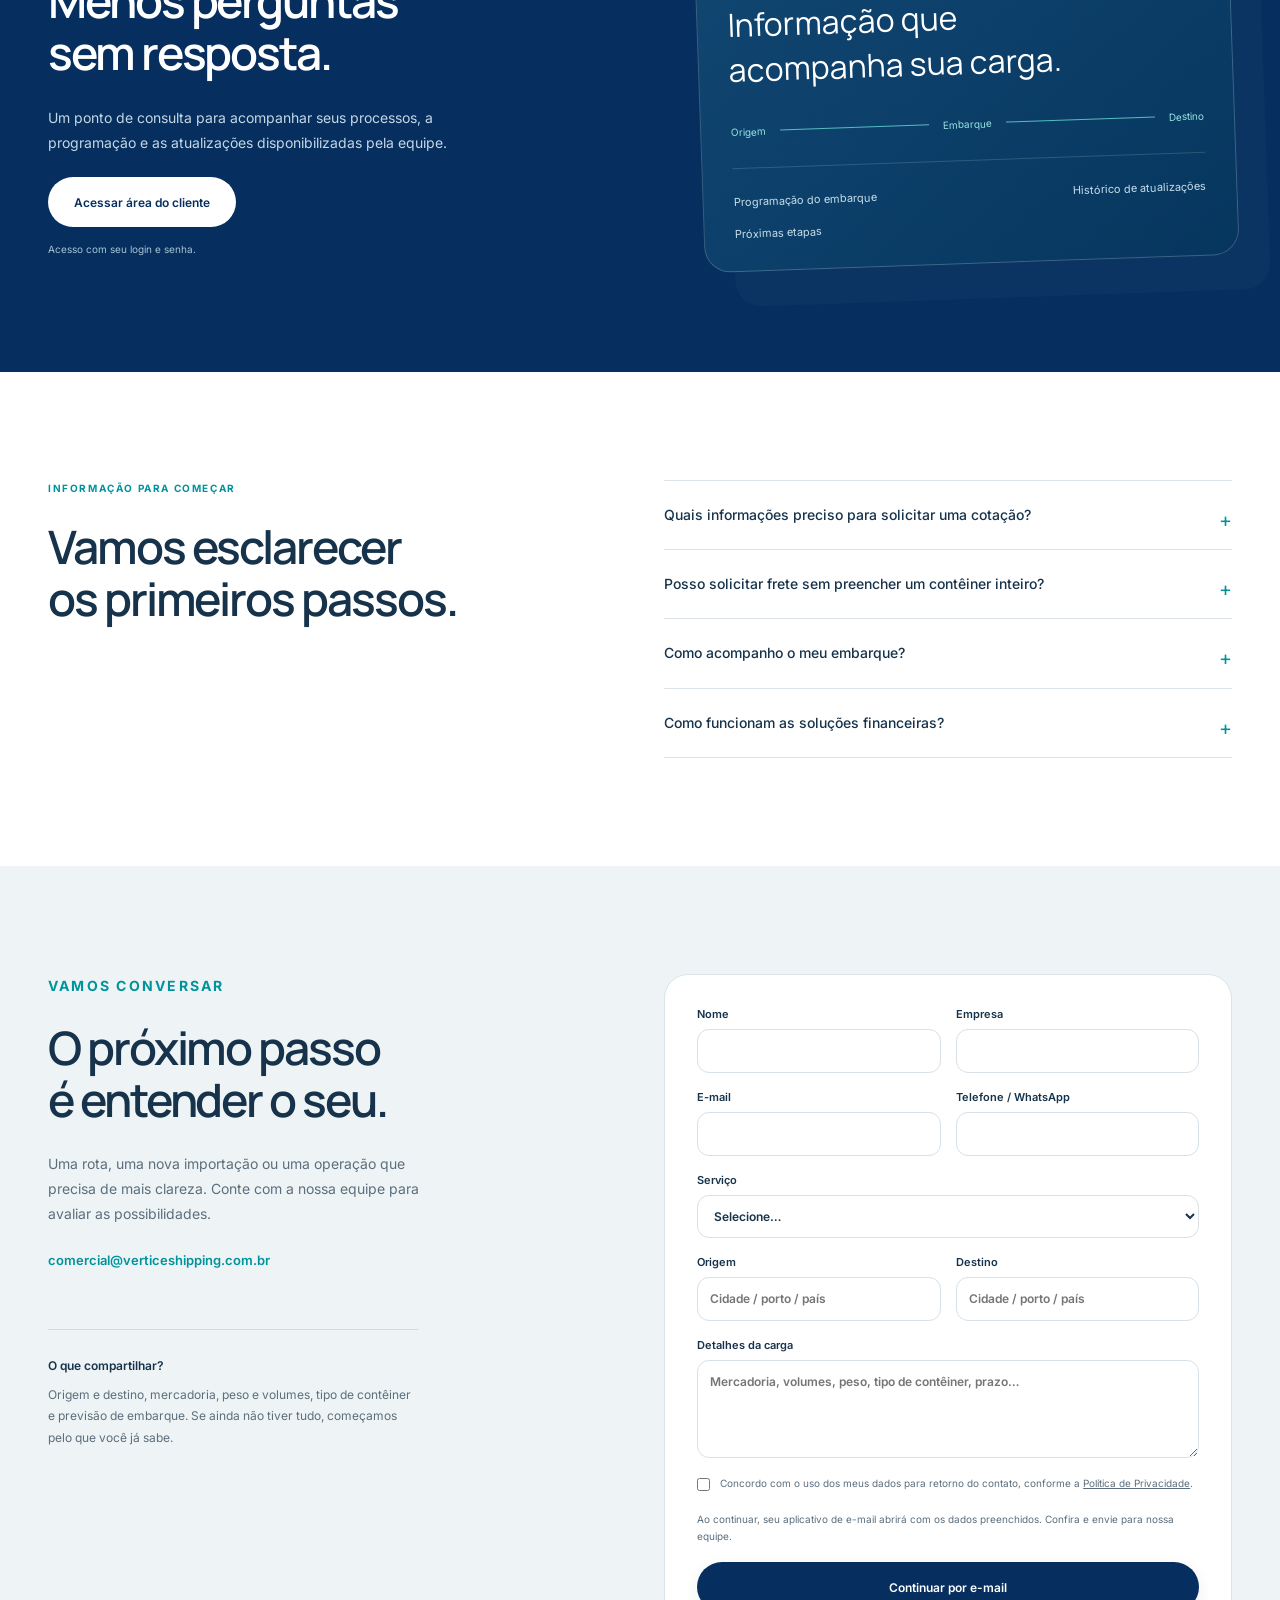
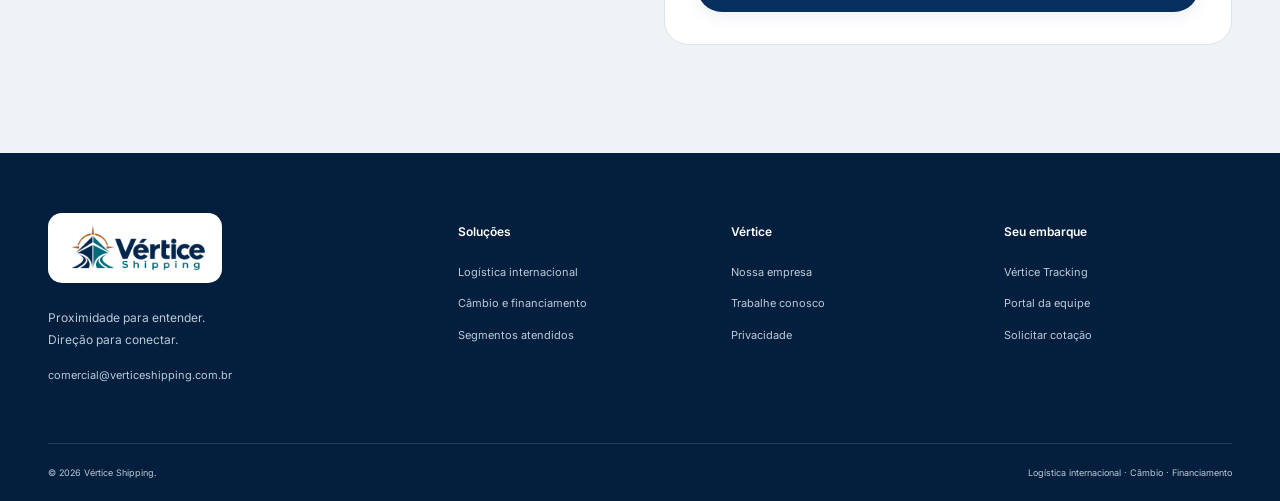
==== commit a3dee772: "Remove faixa institucional das páginas Co-authored-by: OpenBot <335604065+openbotgit[bot]@users.nore" ====
--- a/index.html
+++ b/index.html
@@ -1,4 +1,4 @@
-<!doctype html><html lang="pt-BR"><head><meta charset="utf-8"><meta name="viewport" content="width=device-width, initial-scale=1"><meta name="theme-color" content="#062F5F"><title>Logística internacional com direção | Vértice Shipping</title><meta name="description" content="Frete marítimo FCL e LCL, aéreo, câmbio e financiamento de importações. Conheça a Vértice Shipping e converse sobre sua próxima operação."><link rel="canonical" href="https://verticeshipping.com.br/"><meta property="og:type" content="website"><meta property="og:locale" content="pt_BR"><meta property="og:title" content="Logística internacional com direção | Vértice Shipping"><meta property="og:description" content="Frete marítimo FCL e LCL, aéreo, câmbio e financiamento de importações. Conheça a Vértice Shipping e converse sobre sua próxima operação."><meta property="og:image" content="https://verticeshipping.com.br/assets/og-image.png"><meta property="og:url" content="https://verticeshipping.com.br/"><link rel="icon" href="/favicon.ico"><link rel="apple-touch-icon" href="/assets/icon-180.png"><link rel="preconnect" href="https://fonts.googleapis.com"><link rel="preconnect" href="https://fonts.gstatic.com" crossorigin><link href="https://fonts.googleapis.com/css2?family=Inter:wght@400;500;600;700&family=Manrope:wght@400;500;600;700;800&display=swap" rel="stylesheet"><link rel="stylesheet" href="/institucional.css?v=20261115-1"></head><body><a class="skip" href="#conteudo">Pular para o conteúdo</a><div class="utility"><div class="container"><span>DIREÇÃO PARA NEGÓCIOS GLOBAIS</span></div></div><header class="site-header"><div class="container header-inner"><a class="brand" href="/" aria-label="Vértice Shipping — início"><img src="/assets/logo.webp" alt="Vértice Shipping" width="180" height="59"></a><nav class="nav" id="menu" aria-label="Menu principal"><a href="/">Início</a><a href="/sobre.html">A Vértice</a><a href="/#solucoes">Soluções</a><a href="/trabalhe-conosco.html">Trabalhe Conosco</a><a href="/#contato">Fale com a Vértice</a></nav><a class="btn btn-primary header-cta" href="https://portal.verticeshipping.com.br/tracking">Área do Cliente</a><button class="menu-toggle" aria-controls="menu" aria-expanded="false" aria-label="Abrir menu"><span></span><span></span><span></span></button></div></header><main id="conteudo">
+<!doctype html><html lang="pt-BR"><head><meta charset="utf-8"><meta name="viewport" content="width=device-width, initial-scale=1"><meta name="theme-color" content="#062F5F"><title>Logística internacional com direção | Vértice Shipping</title><meta name="description" content="Frete marítimo FCL e LCL, aéreo, câmbio e financiamento de importações. Conheça a Vértice Shipping e converse sobre sua próxima operação."><link rel="canonical" href="https://verticeshipping.com.br/"><meta property="og:type" content="website"><meta property="og:locale" content="pt_BR"><meta property="og:title" content="Logística internacional com direção | Vértice Shipping"><meta property="og:description" content="Frete marítimo FCL e LCL, aéreo, câmbio e financiamento de importações. Conheça a Vértice Shipping e converse sobre sua próxima operação."><meta property="og:image" content="https://verticeshipping.com.br/assets/og-image.png"><meta property="og:url" content="https://verticeshipping.com.br/"><link rel="icon" href="/favicon.ico"><link rel="apple-touch-icon" href="/assets/icon-180.png"><link rel="preconnect" href="https://fonts.googleapis.com"><link rel="preconnect" href="https://fonts.gstatic.com" crossorigin><link href="https://fonts.googleapis.com/css2?family=Inter:wght@400;500;600;700&family=Manrope:wght@400;500;600;700;800&display=swap" rel="stylesheet"><link rel="stylesheet" href="/institucional.css?v=20261115-1"></head><body><a class="skip" href="#conteudo">Pular para o conteúdo</a><header class="site-header"><div class="container header-inner"><a class="brand" href="/" aria-label="Vértice Shipping — início"><img src="/assets/logo.webp" alt="Vértice Shipping" width="180" height="59"></a><nav class="nav" id="menu" aria-label="Menu principal"><a href="/">Início</a><a href="/sobre.html">A Vértice</a><a href="/#solucoes">Soluções</a><a href="/trabalhe-conosco.html">Trabalhe Conosco</a><a href="/#contato">Fale com a Vértice</a></nav><a class="btn btn-primary header-cta" href="https://portal.verticeshipping.com.br/tracking">Área do Cliente</a><button class="menu-toggle" aria-controls="menu" aria-expanded="false" aria-label="Abrir menu"><span></span><span></span><span></span></button></div></header><main id="conteudo">
 <section class="hero"><picture class="hero-image"><source media="(max-width:700px)" srcset="/assets/hero-navio-sm.webp"><img src="/assets/hero-navio.webp" alt="Navio porta-contêineres em operação portuária" width="1600" height="1067" fetchpriority="high"></picture><div class="hero-shade"></div><div class="container hero-content"><p class="eyebrow light"><span class="signal"></span> LOGÍSTICA INTERNACIONAL, COM PROXIMIDADE</p><h1>O mundo abre caminhos.<br>A gente dá <em>direção.</em></h1><p class="hero-lead">Conectamos sua empresa aos mercados globais com logística internacional, câmbio e financiamento de importações. Uma operação conduzida de perto, do planejamento ao destino.</p><div class="hero-actions"><a class="btn btn-teal" href="#contato">Vamos falar sobre sua carga </a><a class="text-link" href="/logistica-internacional.html">Conheça nossas soluções </a></div><div class="hero-bottom"><span>VÉRTICE SHIPPING</span><span>Clareza em cada etapa. Proximidade em cada decisão.</span></div></div></section>
 <section class="intro section" id="solucoes"><div class="container"><div class="section-heading"><div><p class="eyebrow">UM OLHAR INTEGRADO PARA SUA OPERAÇÃO</p><h2>Da sua empresa<br>para novos horizontes.</h2></div><p>O frete é parte da jornada. Entender sua carga, sua programação e seus objetivos é o que nos permite construir uma solução para o seu negócio.</p></div><div class="solution-grid"><a href="/logistica-internacional.html" class="solution"><span class="number">01 / LOGÍSTICA</span><div class="solution-symbol" aria-hidden="true"><img src="/assets/simbolo.png" width="48" height="48" alt=""></div><h3>Conecte sua carga<br>ao destino certo.</h3><p>Transporte marítimo FCL e LCL e frete aéreo para suas importações e exportações.</p><span class="card-link">Logística internacional </span></a><a href="/solucoes-financeiras.html#cambio" class="solution"><span class="number">02 / CÂMBIO</span><div class="solution-symbol" aria-hidden="true"><img src="/assets/simbolo.png" width="48" height="48" alt=""></div><h3>Conduza suas<br>remessas ao exterior.</h3><p>Atendimento para avaliar as necessidades cambiais da sua operação de comércio exterior.</p><span class="card-link">Soluções de câmbio </span></a><a href="/solucoes-financeiras.html#financiamento" class="solution"><span class="number">03 / FINANCIAMENTO</span><div class="solution-symbol" aria-hidden="true"><img src="/assets/simbolo.png" width="48" height="48" alt=""></div><h3>Planeje o próximo<br>passo da importação.</h3><p>Converse sobre alternativas de financiamento, de acordo com o perfil e a análise da operação.</p><span class="card-link">Financiamento de importação </span></a></div></div></section>
 <section class="approach section"><div class="container approach-grid"><div><p class="eyebrow">PROXIMIDADE QUE FAZ DIFERENÇA</p><h2>Você conhece<br>o seu negócio.<br><em>Nós ouvimos.</em></h2><p>Antes de apresentar uma proposta, entendemos como a sua operação funciona. Depois, organizamos os próximos passos com informação clara e acompanhamento próximo.</p><a class="inline-link" href="/sobre.html">Conheça a Vértice</a></div><div class="steps"><article><span>01</span><div><h3>Entender antes de propor</h3><p>Rotas, carga, frequência e prioridades orientam nossa análise.</p></div></article><article><span>02</span><div><h3>Clareza para decidir</h3><p>Condições, prazos previstos e escopo apresentados para sua avaliação.</p></div></article><article><span>03</span><div><h3>Acompanhar de perto</h3><p>Documentação, marcos do embarque e próximos passos organizados em cada processo.</p></div></article></div></div></section>
--- a/institucional.css
+++ b/institucional.css
@@ -14,3 +14,4 @@
 .footer-brand{border-radius:14px}
 @media(max-width:600px){.header-cta{padding-inline:17px}.solution,.form{border-radius:20px}}
 .whatsapp-float{position:fixed;right:24px;bottom:24px;z-index:40;display:flex;width:56px;height:56px;align-items:center;justify-content:center;border-radius:50%;background:#25d366;color:#fff;box-shadow:0 8px 24px #062f5f3d;transition:transform .2s,box-shadow .2s}.whatsapp-float:hover{transform:translateY(-2px);box-shadow:0 12px 30px #062f5f52}.whatsapp-float svg{width:30px;height:30px}@media(max-width:600px){.whatsapp-float{right:16px;bottom:16px;width:52px;height:52px}.whatsapp-float svg{width:28px;height:28px}}@media(prefers-reduced-motion:reduce){.whatsapp-float{transition:none}.whatsapp-float:hover{transform:none}}
+.utility{display:none}
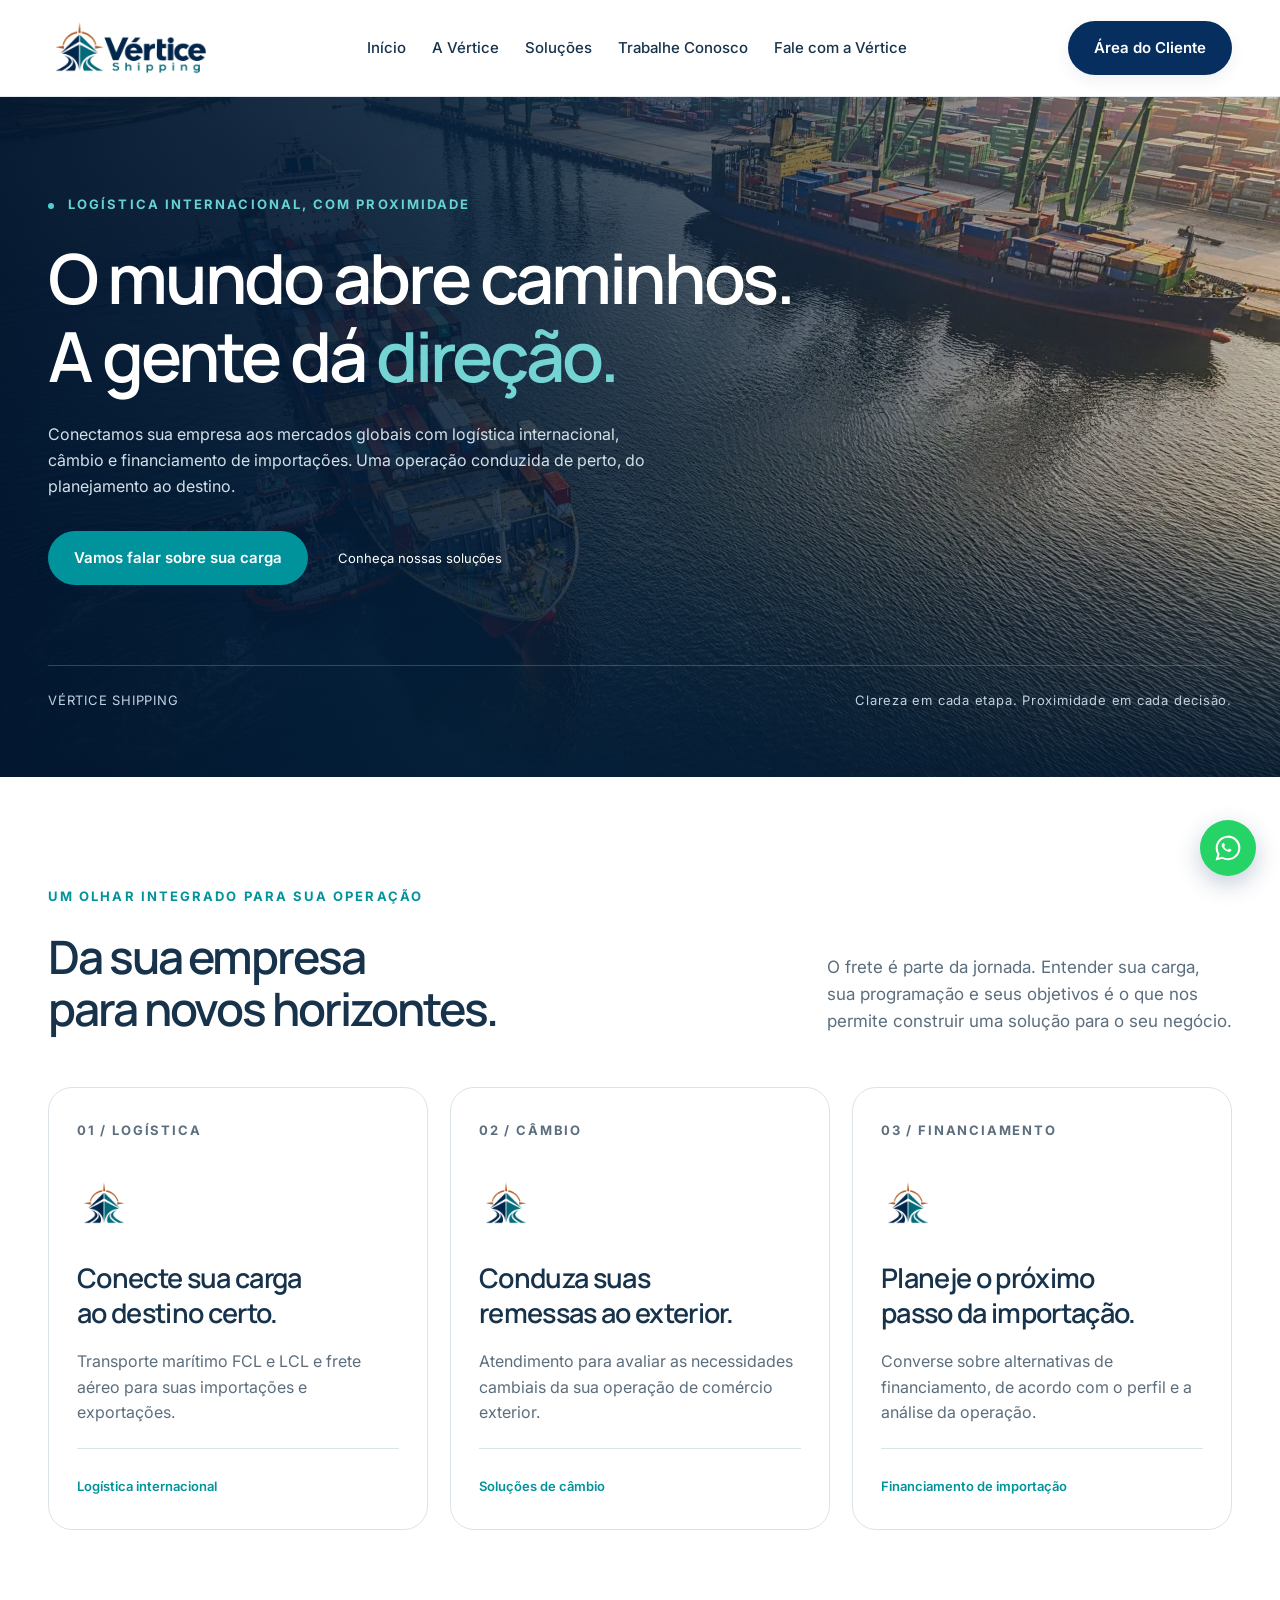
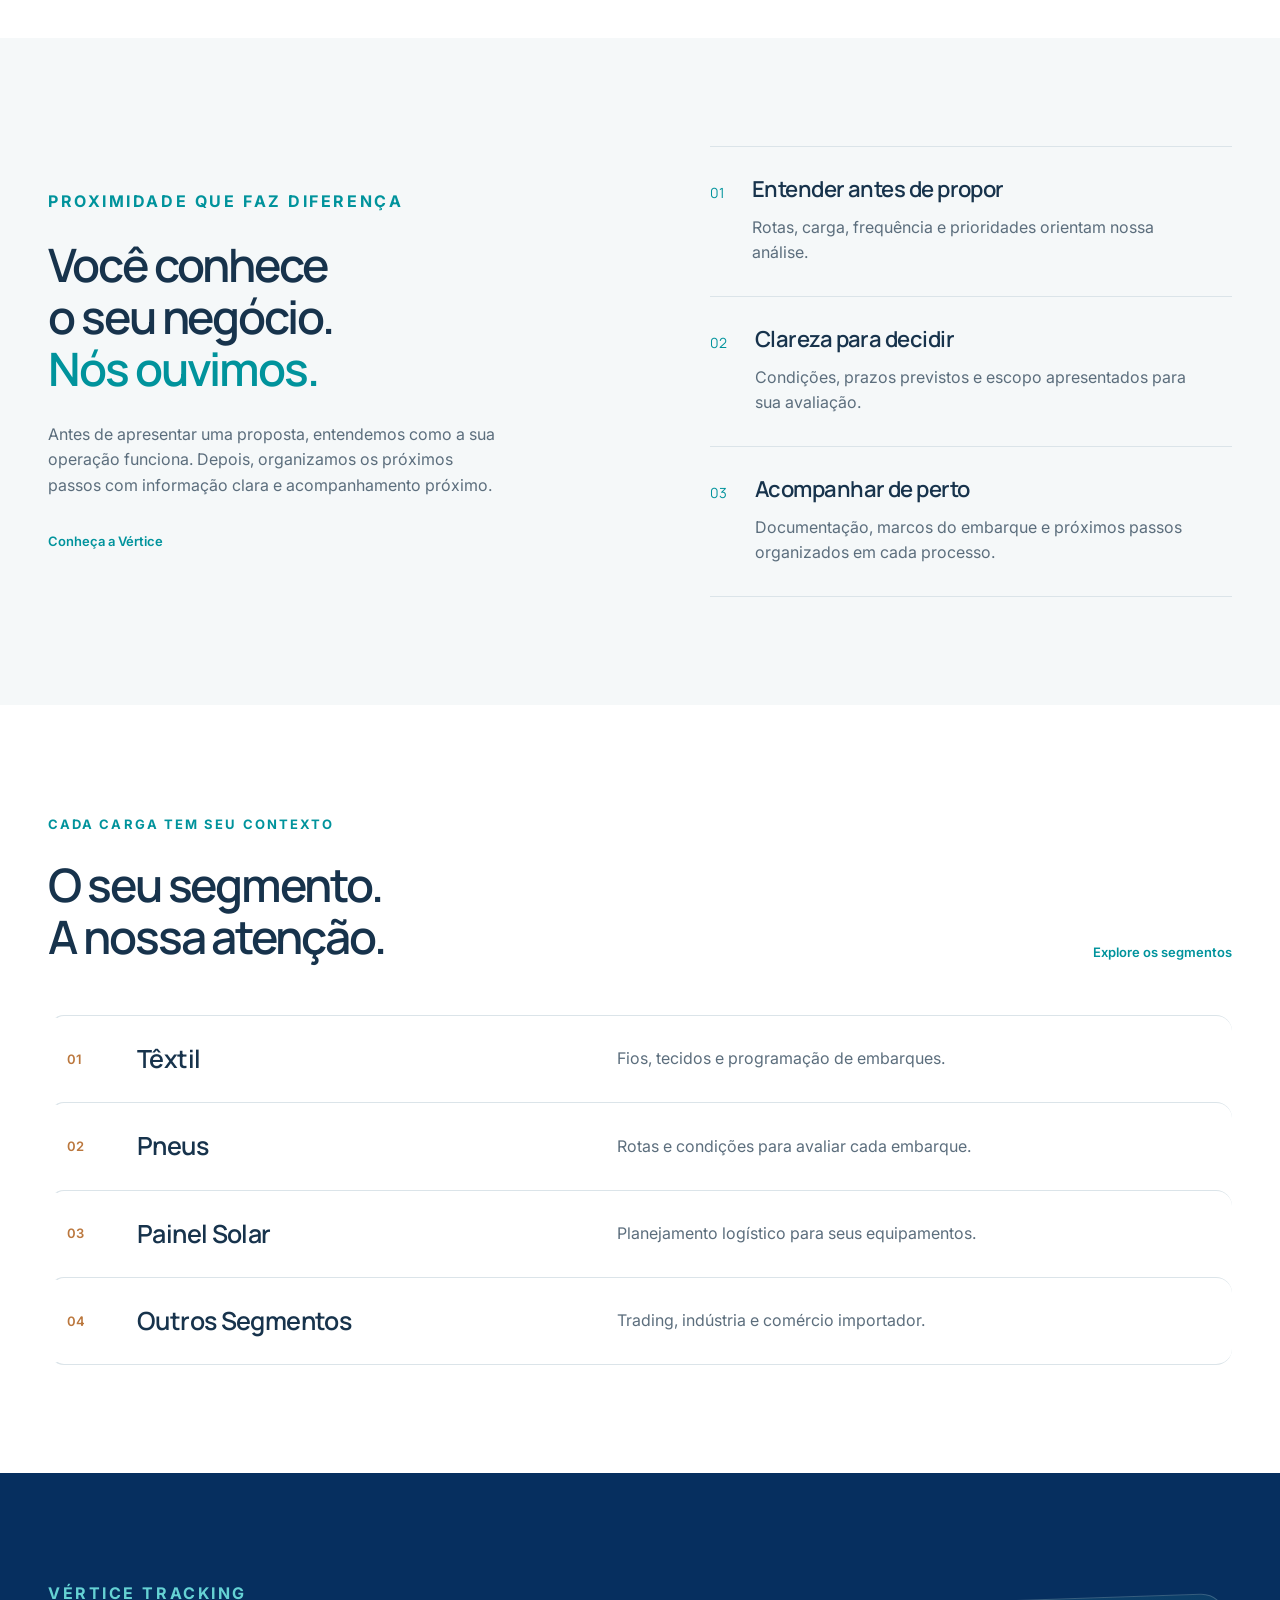
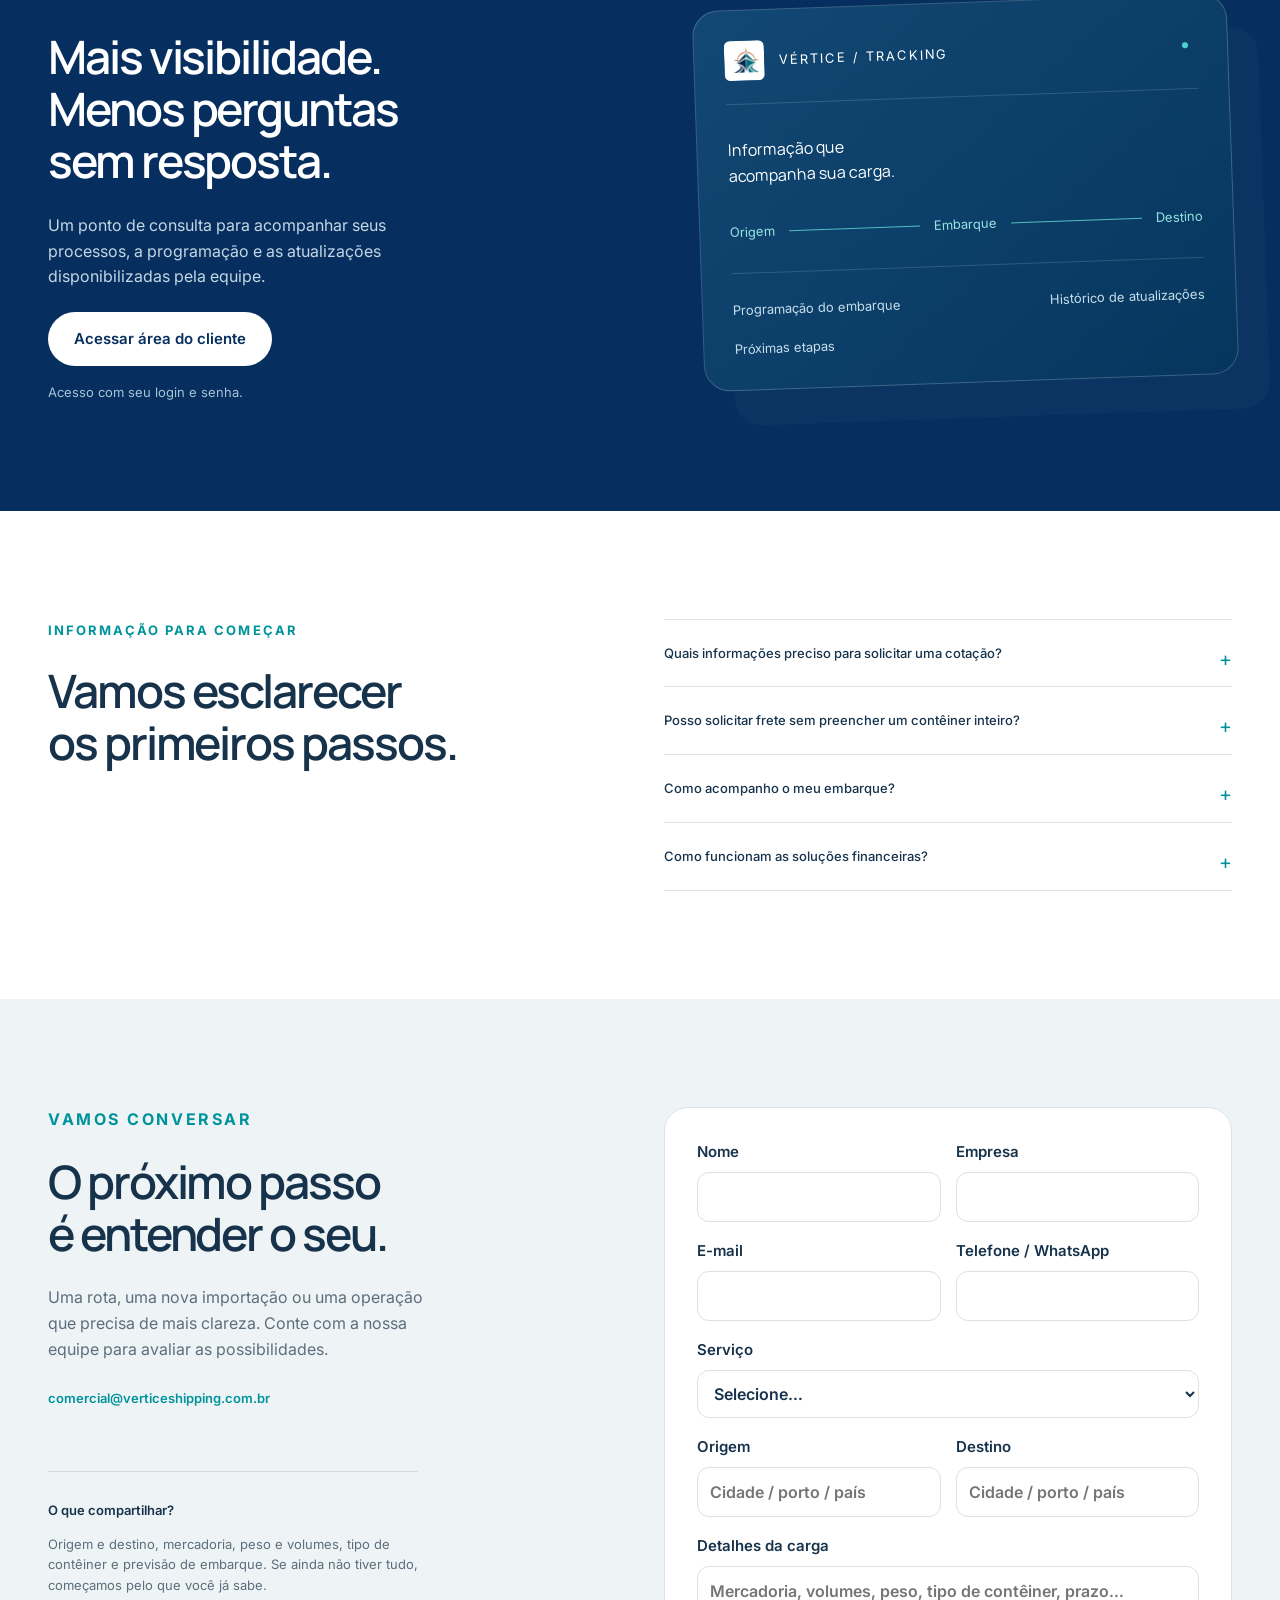
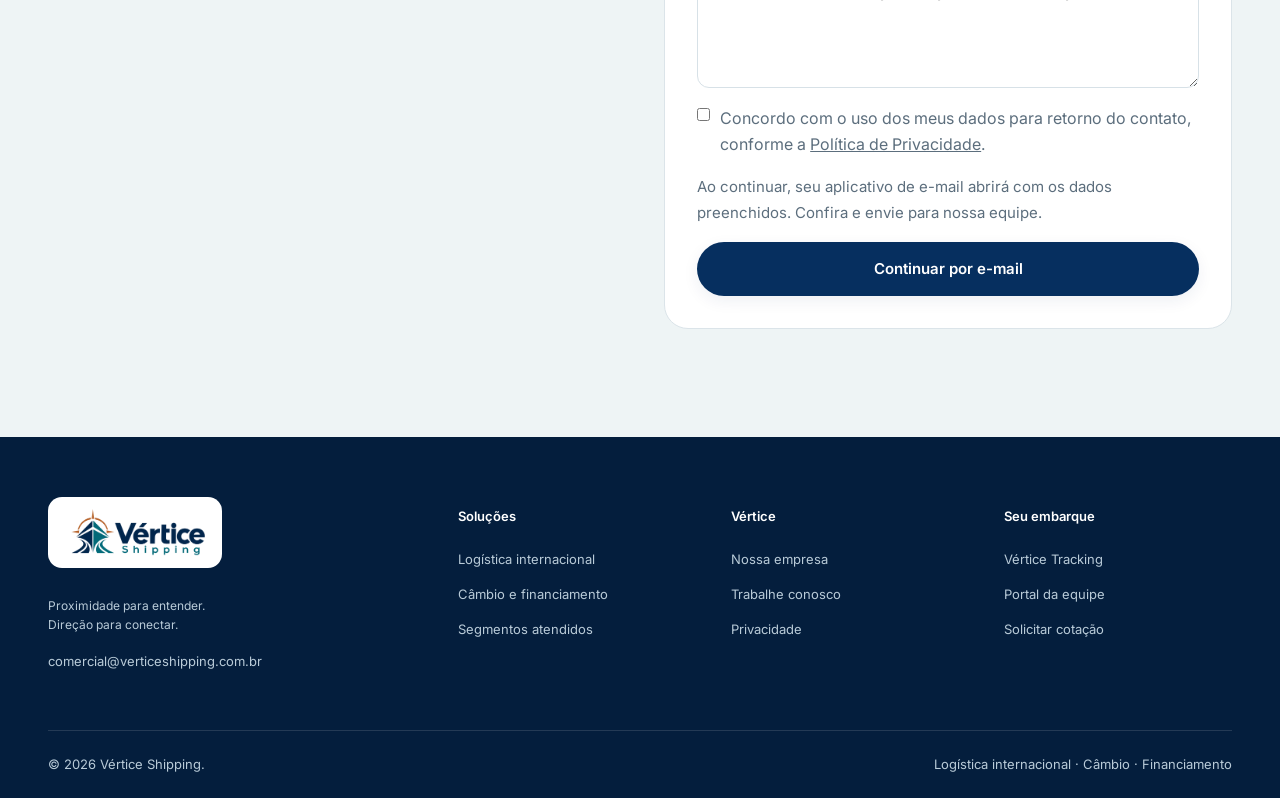
==== commit 3216feff: "Corrige aplicação da tipografia responsiva Co-authored-by: OpenBot <335604065+openbotgit[bot]@users." ====
--- a/index.html
+++ b/index.html
@@ -1,4 +1,4 @@
-<!doctype html><html lang="pt-BR"><head><meta charset="utf-8"><meta name="viewport" content="width=device-width, initial-scale=1"><meta name="theme-color" content="#062F5F"><title>Logística internacional com direção | Vértice Shipping</title><meta name="description" content="Frete marítimo FCL e LCL, aéreo, câmbio e financiamento de importações. Conheça a Vértice Shipping e converse sobre sua próxima operação."><link rel="canonical" href="https://verticeshipping.com.br/"><meta property="og:type" content="website"><meta property="og:locale" content="pt_BR"><meta property="og:title" content="Logística internacional com direção | Vértice Shipping"><meta property="og:description" content="Frete marítimo FCL e LCL, aéreo, câmbio e financiamento de importações. Conheça a Vértice Shipping e converse sobre sua próxima operação."><meta property="og:image" content="https://verticeshipping.com.br/assets/og-image.png"><meta property="og:url" content="https://verticeshipping.com.br/"><link rel="icon" href="/favicon.ico"><link rel="apple-touch-icon" href="/assets/icon-180.png"><link rel="preconnect" href="https://fonts.googleapis.com"><link rel="preconnect" href="https://fonts.gstatic.com" crossorigin><link href="https://fonts.googleapis.com/css2?family=Inter:wght@400;500;600;700&family=Manrope:wght@400;500;600;700;800&display=swap" rel="stylesheet"><link rel="stylesheet" href="/institucional.css?v=20261115-1"></head><body><a class="skip" href="#conteudo">Pular para o conteúdo</a><header class="site-header"><div class="container header-inner"><a class="brand" href="/" aria-label="Vértice Shipping — início"><img src="/assets/logo.webp" alt="Vértice Shipping" width="180" height="59"></a><nav class="nav" id="menu" aria-label="Menu principal"><a href="/">Início</a><a href="/sobre.html">A Vértice</a><a href="/#solucoes">Soluções</a><a href="/trabalhe-conosco.html">Trabalhe Conosco</a><a href="/#contato">Fale com a Vértice</a></nav><a class="btn btn-primary header-cta" href="https://portal.verticeshipping.com.br/tracking">Área do Cliente</a><button class="menu-toggle" aria-controls="menu" aria-expanded="false" aria-label="Abrir menu"><span></span><span></span><span></span></button></div></header><main id="conteudo">
+<!doctype html><html lang="pt-BR"><head><meta charset="utf-8"><meta name="viewport" content="width=device-width, initial-scale=1"><meta name="theme-color" content="#062F5F"><title>Logística internacional com direção | Vértice Shipping</title><meta name="description" content="Frete marítimo FCL e LCL, aéreo, câmbio e financiamento de importações. Conheça a Vértice Shipping e converse sobre sua próxima operação."><link rel="canonical" href="https://verticeshipping.com.br/"><meta property="og:type" content="website"><meta property="og:locale" content="pt_BR"><meta property="og:title" content="Logística internacional com direção | Vértice Shipping"><meta property="og:description" content="Frete marítimo FCL e LCL, aéreo, câmbio e financiamento de importações. Conheça a Vértice Shipping e converse sobre sua próxima operação."><meta property="og:image" content="https://verticeshipping.com.br/assets/og-image.png"><meta property="og:url" content="https://verticeshipping.com.br/"><link rel="icon" href="/favicon.ico"><link rel="apple-touch-icon" href="/assets/icon-180.png"><link rel="preconnect" href="https://fonts.googleapis.com"><link rel="preconnect" href="https://fonts.gstatic.com" crossorigin><link href="https://fonts.googleapis.com/css2?family=Inter:wght@400;500;600;700&family=Manrope:wght@400;500;600;700;800&display=swap" rel="stylesheet"><link rel="stylesheet" href="/institucional.css?v=20261115-2"></head><body><a class="skip" href="#conteudo">Pular para o conteúdo</a><header class="site-header"><div class="container header-inner"><a class="brand" href="/" aria-label="Vértice Shipping — início"><img src="/assets/logo.webp" alt="Vértice Shipping" width="180" height="59"></a><nav class="nav" id="menu" aria-label="Menu principal"><a href="/">Início</a><a href="/sobre.html">A Vértice</a><a href="/#solucoes">Soluções</a><a href="/trabalhe-conosco.html">Trabalhe Conosco</a><a href="/#contato">Fale com a Vértice</a></nav><a class="btn btn-primary header-cta" href="https://portal.verticeshipping.com.br/tracking">Área do Cliente</a><button class="menu-toggle" aria-controls="menu" aria-expanded="false" aria-label="Abrir menu"><span></span><span></span><span></span></button></div></header><main id="conteudo">
 <section class="hero"><picture class="hero-image"><source media="(max-width:700px)" srcset="/assets/hero-navio-sm.webp"><img src="/assets/hero-navio.webp" alt="Navio porta-contêineres em operação portuária" width="1600" height="1067" fetchpriority="high"></picture><div class="hero-shade"></div><div class="container hero-content"><p class="eyebrow light"><span class="signal"></span> LOGÍSTICA INTERNACIONAL, COM PROXIMIDADE</p><h1>O mundo abre caminhos.<br>A gente dá <em>direção.</em></h1><p class="hero-lead">Conectamos sua empresa aos mercados globais com logística internacional, câmbio e financiamento de importações. Uma operação conduzida de perto, do planejamento ao destino.</p><div class="hero-actions"><a class="btn btn-teal" href="#contato">Vamos falar sobre sua carga </a><a class="text-link" href="/logistica-internacional.html">Conheça nossas soluções </a></div><div class="hero-bottom"><span>VÉRTICE SHIPPING</span><span>Clareza em cada etapa. Proximidade em cada decisão.</span></div></div></section>
 <section class="intro section" id="solucoes"><div class="container"><div class="section-heading"><div><p class="eyebrow">UM OLHAR INTEGRADO PARA SUA OPERAÇÃO</p><h2>Da sua empresa<br>para novos horizontes.</h2></div><p>O frete é parte da jornada. Entender sua carga, sua programação e seus objetivos é o que nos permite construir uma solução para o seu negócio.</p></div><div class="solution-grid"><a href="/logistica-internacional.html" class="solution"><span class="number">01 / LOGÍSTICA</span><div class="solution-symbol" aria-hidden="true"><img src="/assets/simbolo.png" width="48" height="48" alt=""></div><h3>Conecte sua carga<br>ao destino certo.</h3><p>Transporte marítimo FCL e LCL e frete aéreo para suas importações e exportações.</p><span class="card-link">Logística internacional </span></a><a href="/solucoes-financeiras.html#cambio" class="solution"><span class="number">02 / CÂMBIO</span><div class="solution-symbol" aria-hidden="true"><img src="/assets/simbolo.png" width="48" height="48" alt=""></div><h3>Conduza suas<br>remessas ao exterior.</h3><p>Atendimento para avaliar as necessidades cambiais da sua operação de comércio exterior.</p><span class="card-link">Soluções de câmbio </span></a><a href="/solucoes-financeiras.html#financiamento" class="solution"><span class="number">03 / FINANCIAMENTO</span><div class="solution-symbol" aria-hidden="true"><img src="/assets/simbolo.png" width="48" height="48" alt=""></div><h3>Planeje o próximo<br>passo da importação.</h3><p>Converse sobre alternativas de financiamento, de acordo com o perfil e a análise da operação.</p><span class="card-link">Financiamento de importação </span></a></div></div></section>
 <section class="approach section"><div class="container approach-grid"><div><p class="eyebrow">PROXIMIDADE QUE FAZ DIFERENÇA</p><h2>Você conhece<br>o seu negócio.<br><em>Nós ouvimos.</em></h2><p>Antes de apresentar uma proposta, entendemos como a sua operação funciona. Depois, organizamos os próximos passos com informação clara e acompanhamento próximo.</p><a class="inline-link" href="/sobre.html">Conheça a Vértice</a></div><div class="steps"><article><span>01</span><div><h3>Entender antes de propor</h3><p>Rotas, carga, frequência e prioridades orientam nossa análise.</p></div></article><article><span>02</span><div><h3>Clareza para decidir</h3><p>Condições, prazos previstos e escopo apresentados para sua avaliação.</p></div></article><article><span>03</span><div><h3>Acompanhar de perto</h3><p>Documentação, marcos do embarque e próximos passos organizados em cada processo.</p></div></article></div></div></section>
--- a/institucional.css
+++ b/institucional.css
@@ -15,3 +15,20 @@
 @media(max-width:600px){.header-cta{padding-inline:17px}.solution,.form{border-radius:20px}}
 .whatsapp-float{position:fixed;right:24px;bottom:24px;z-index:40;display:flex;width:56px;height:56px;align-items:center;justify-content:center;border-radius:50%;background:#25d366;color:#fff;box-shadow:0 8px 24px #062f5f3d;transition:transform .2s,box-shadow .2s}.whatsapp-float:hover{transform:translateY(-2px);box-shadow:0 12px 30px #062f5f52}.whatsapp-float svg{width:30px;height:30px}@media(max-width:600px){.whatsapp-float{right:16px;bottom:16px;width:52px;height:52px}.whatsapp-float svg{width:28px;height:28px}}@media(prefers-reduced-motion:reduce){.whatsapp-float{transition:none}.whatsapp-float:hover{transform:none}}
 .utility{display:none}
+/* Tipografia responsiva: corpo 17px/1.6, navegação 15px e microcopy legível. */
+body{font-size:17px;line-height:1.6}
+p{font-size:17px;line-height:1.6}
+.nav>a{font-size:15px}
+.btn,.text-link,.inline-link,.card-link,.faq summary,.form label,.form input:not([type=checkbox]),.form select,.form textarea,.form-note,.form-status,.footer-grid>div>a:not(.footer-brand),.footer-grid h3,.footer-bottom,.eyebrow,.number,.segment-list span,.tracking small,.contact-help>span,.contact-help p,.hero-bottom,.visual-top>span,.journey,.visual-lines{font-size:13px}
+.solution p,.approach p,.steps p,.segment-list p,.tracking p,.faq details p,.contact-text>p,.detail-grid p,.form .check{font-size:16px}
+@media(max-width:1100px){.nav>a{font-size:14px}}
+@media(max-width:850px){.nav>a{font-size:16px}}
+@media(max-width:600px){body,p,.solution p,.approach p,.steps p,.segment-list p,.tracking p,.faq details p,.contact-text>p,.detail-grid p{font-size:16px;line-height:1.6}.nav>a{font-size:16px}.hero-lead{font-size:16px}.header-cta,.hero-actions .btn{font-size:14px}.eyebrow,.number,.hero-bottom,.visual-top>span,.journey,.visual-lines{font-size:12px}}
+
+/* Regras finais com especificidade suficiente para vencer os tamanhos locais antigos. */
+@media(min-width:601px){.nav>a{font-size:15px}}
+.form input:not([type=checkbox]),.form select,.form textarea{font-size:16px;line-height:1.5}
+.form label,.form-note,.form-status,.btn,.hero-actions .btn{font-size:15px}
+.hero .eyebrow,.eyebrow{font-size:13px}
+.solution p,.approach p,.steps p,.segment-list p,.tracking p,.faq details p,.contact-text>p,.detail-grid p,.hero .hero-lead{font-size:16px;line-height:1.6}
+@media(max-width:600px){.form input:not([type=checkbox]),.form select,.form textarea,.form label,.form-note,.form-status,.btn,.hero-actions .btn{font-size:15px}.hero .eyebrow,.eyebrow{font-size:12px}.solution p,.approach p,.steps p,.segment-list p,.tracking p,.faq details p,.contact-text>p,.detail-grid p,.hero .hero-lead{font-size:16px;line-height:1.6}}
